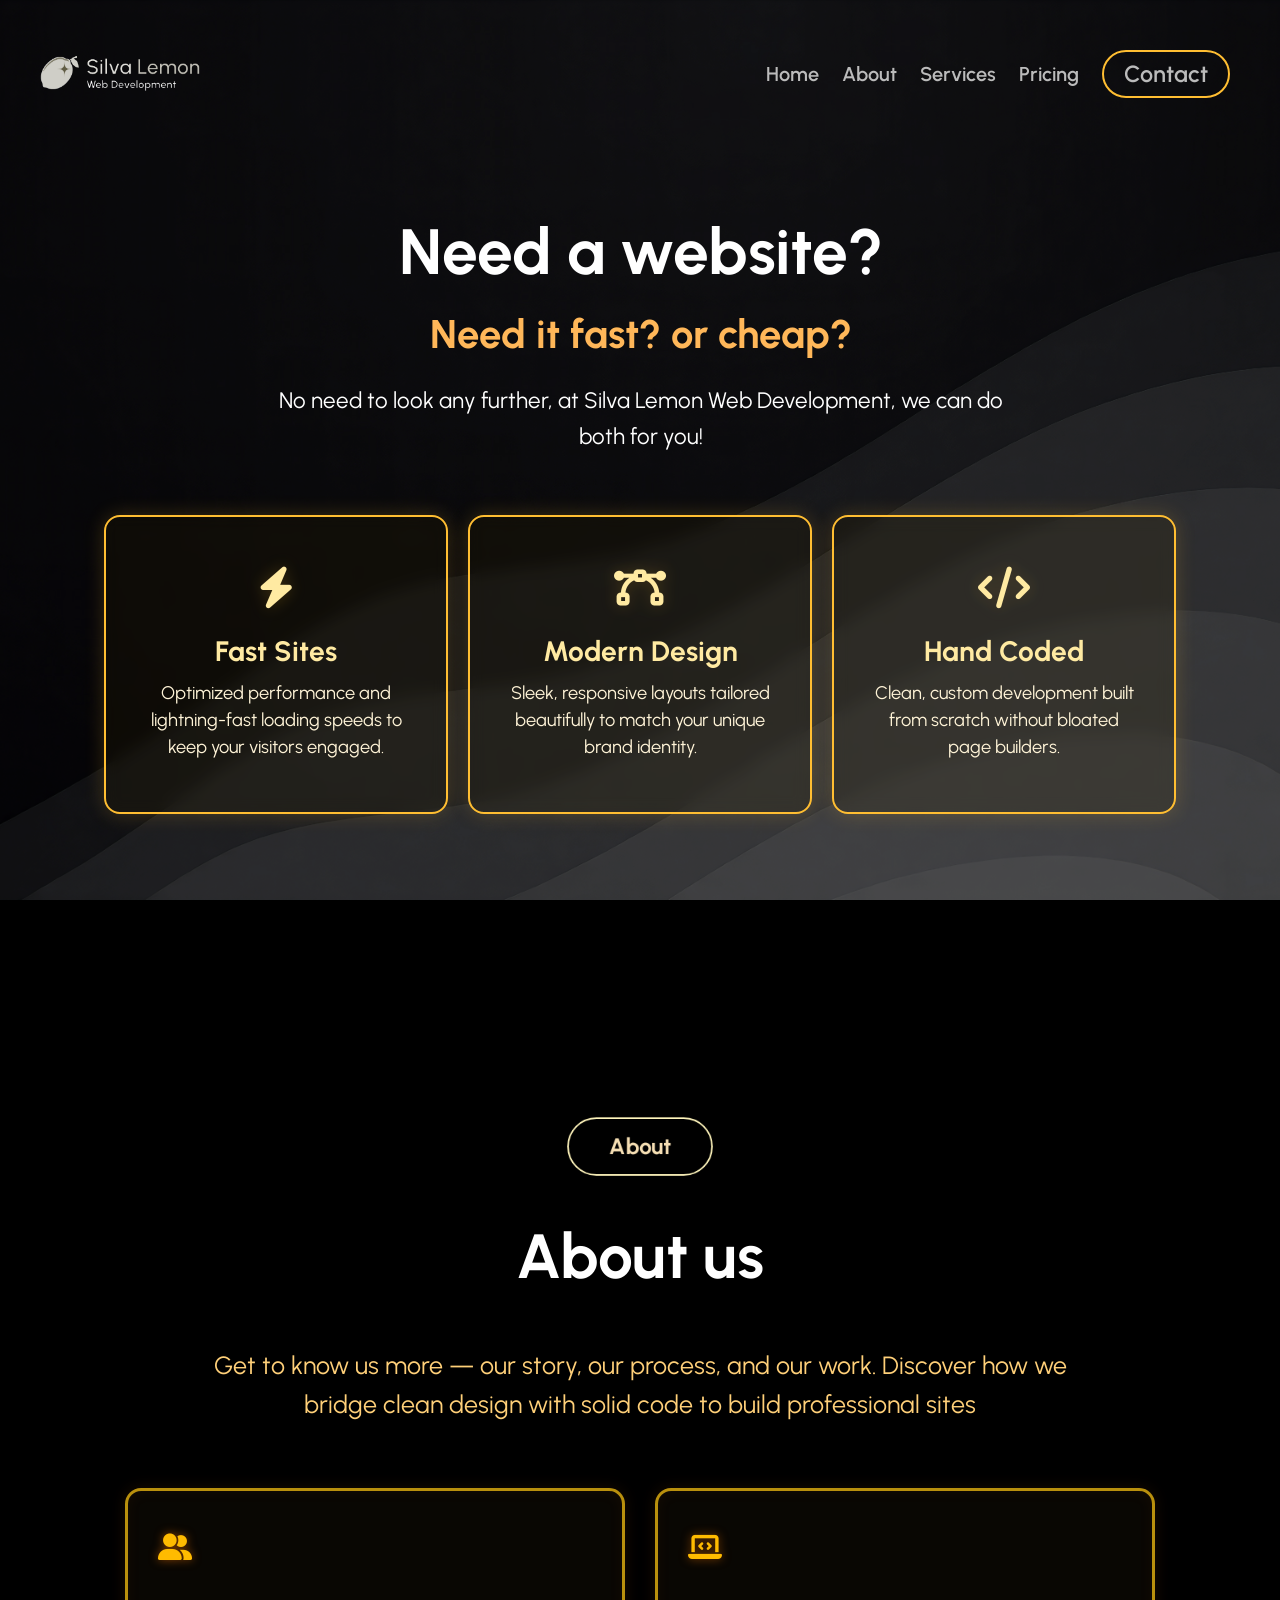
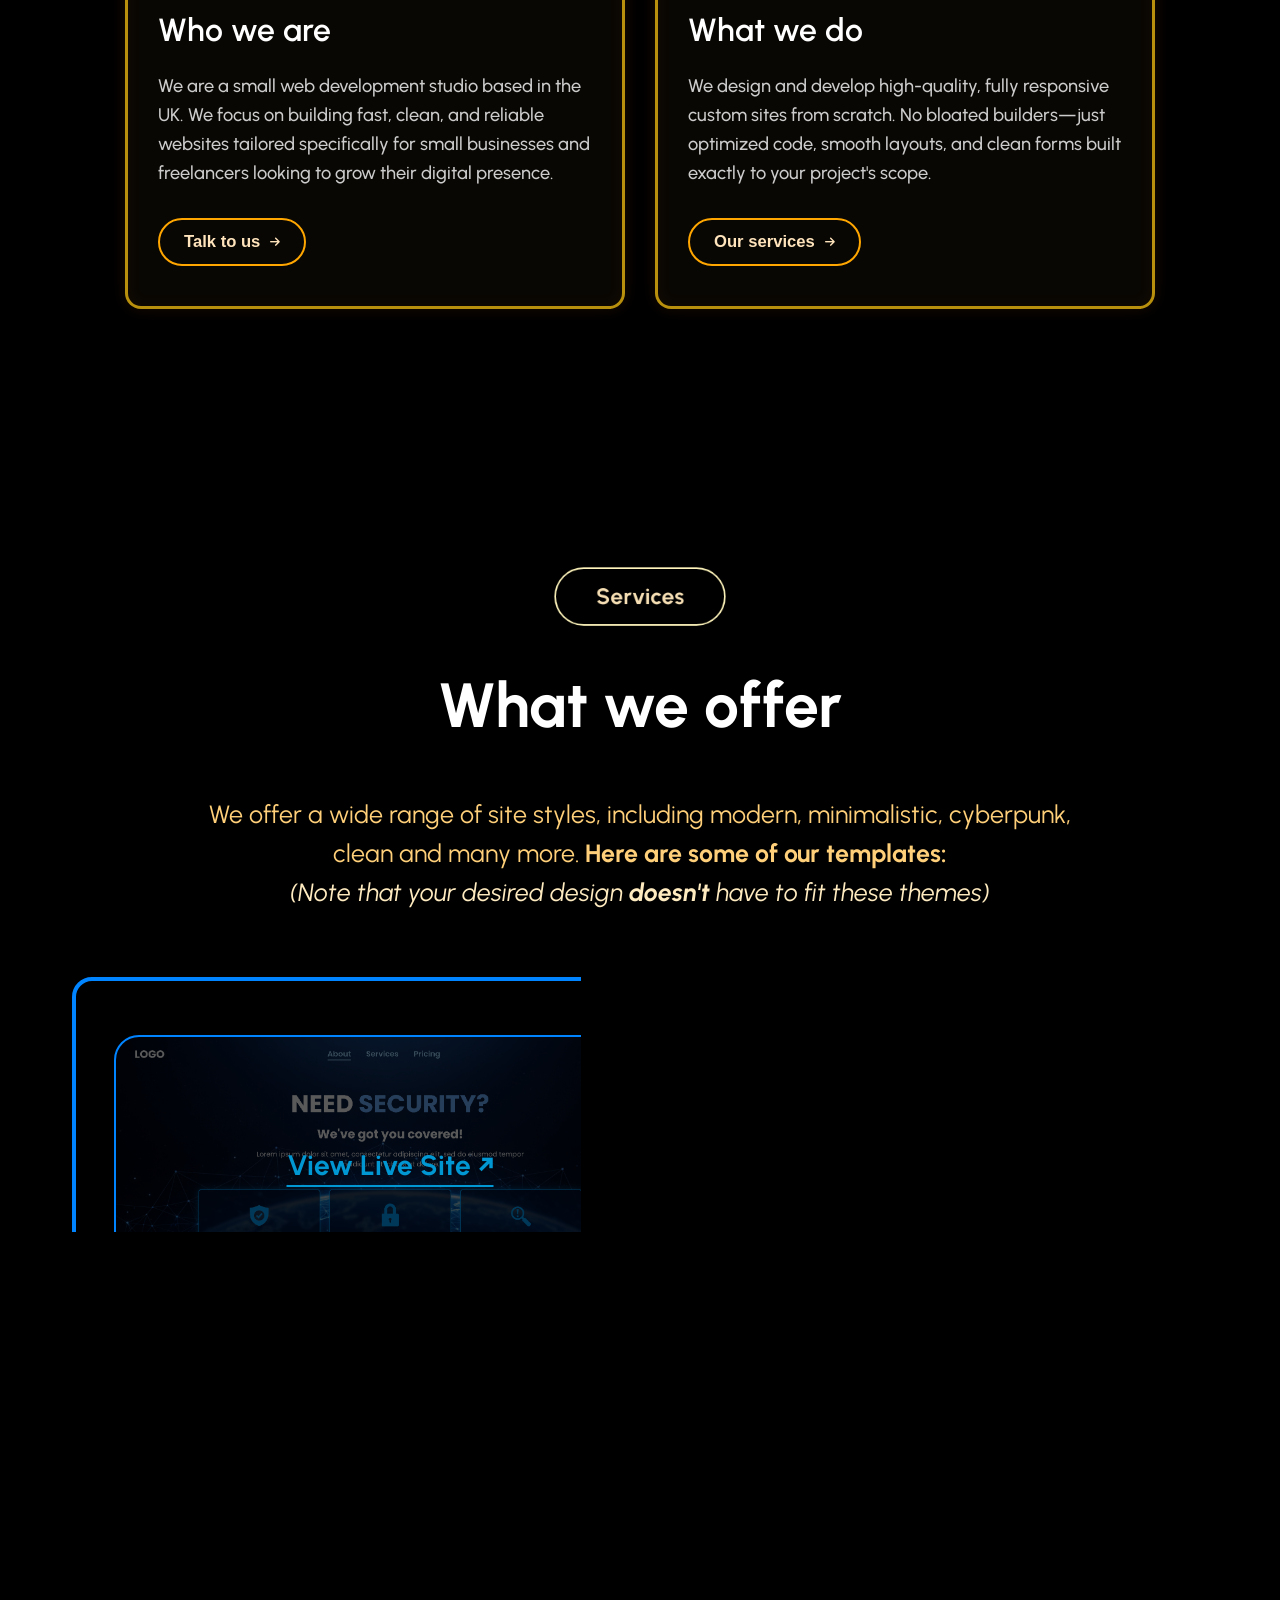
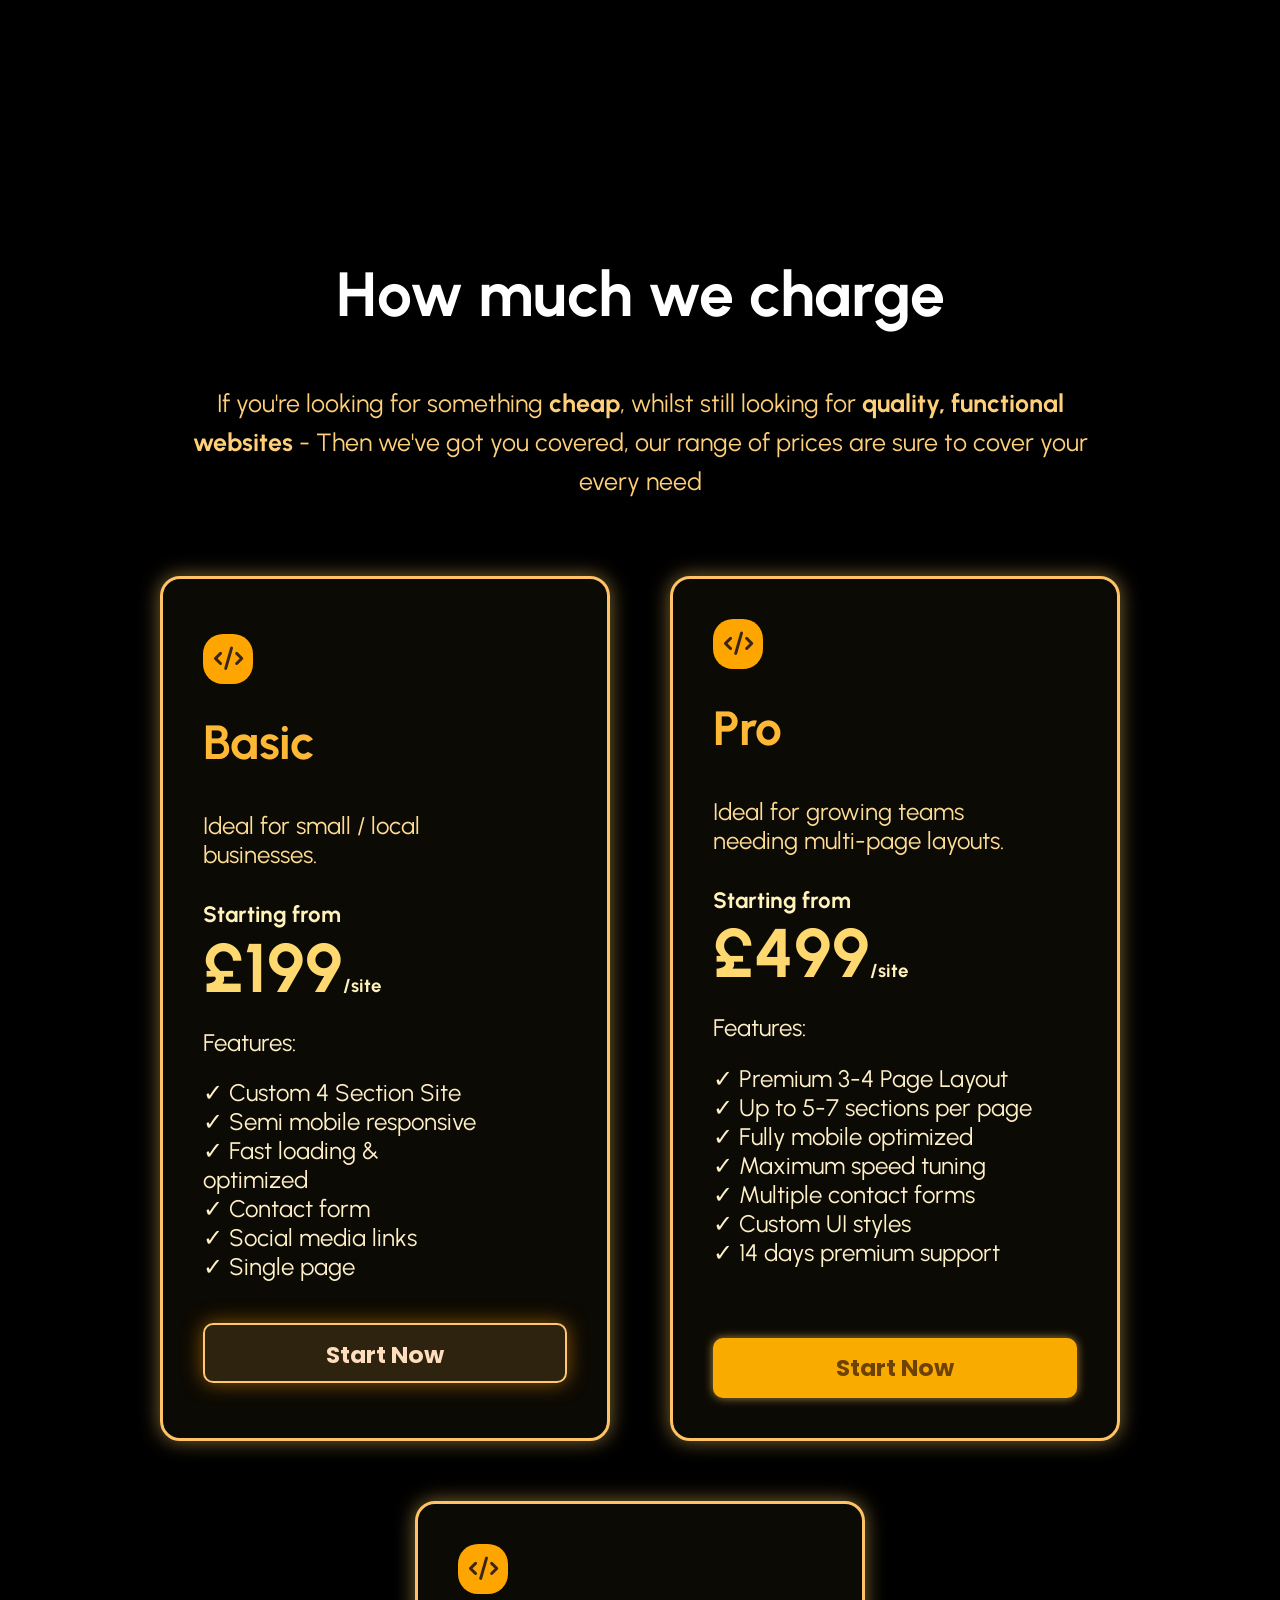
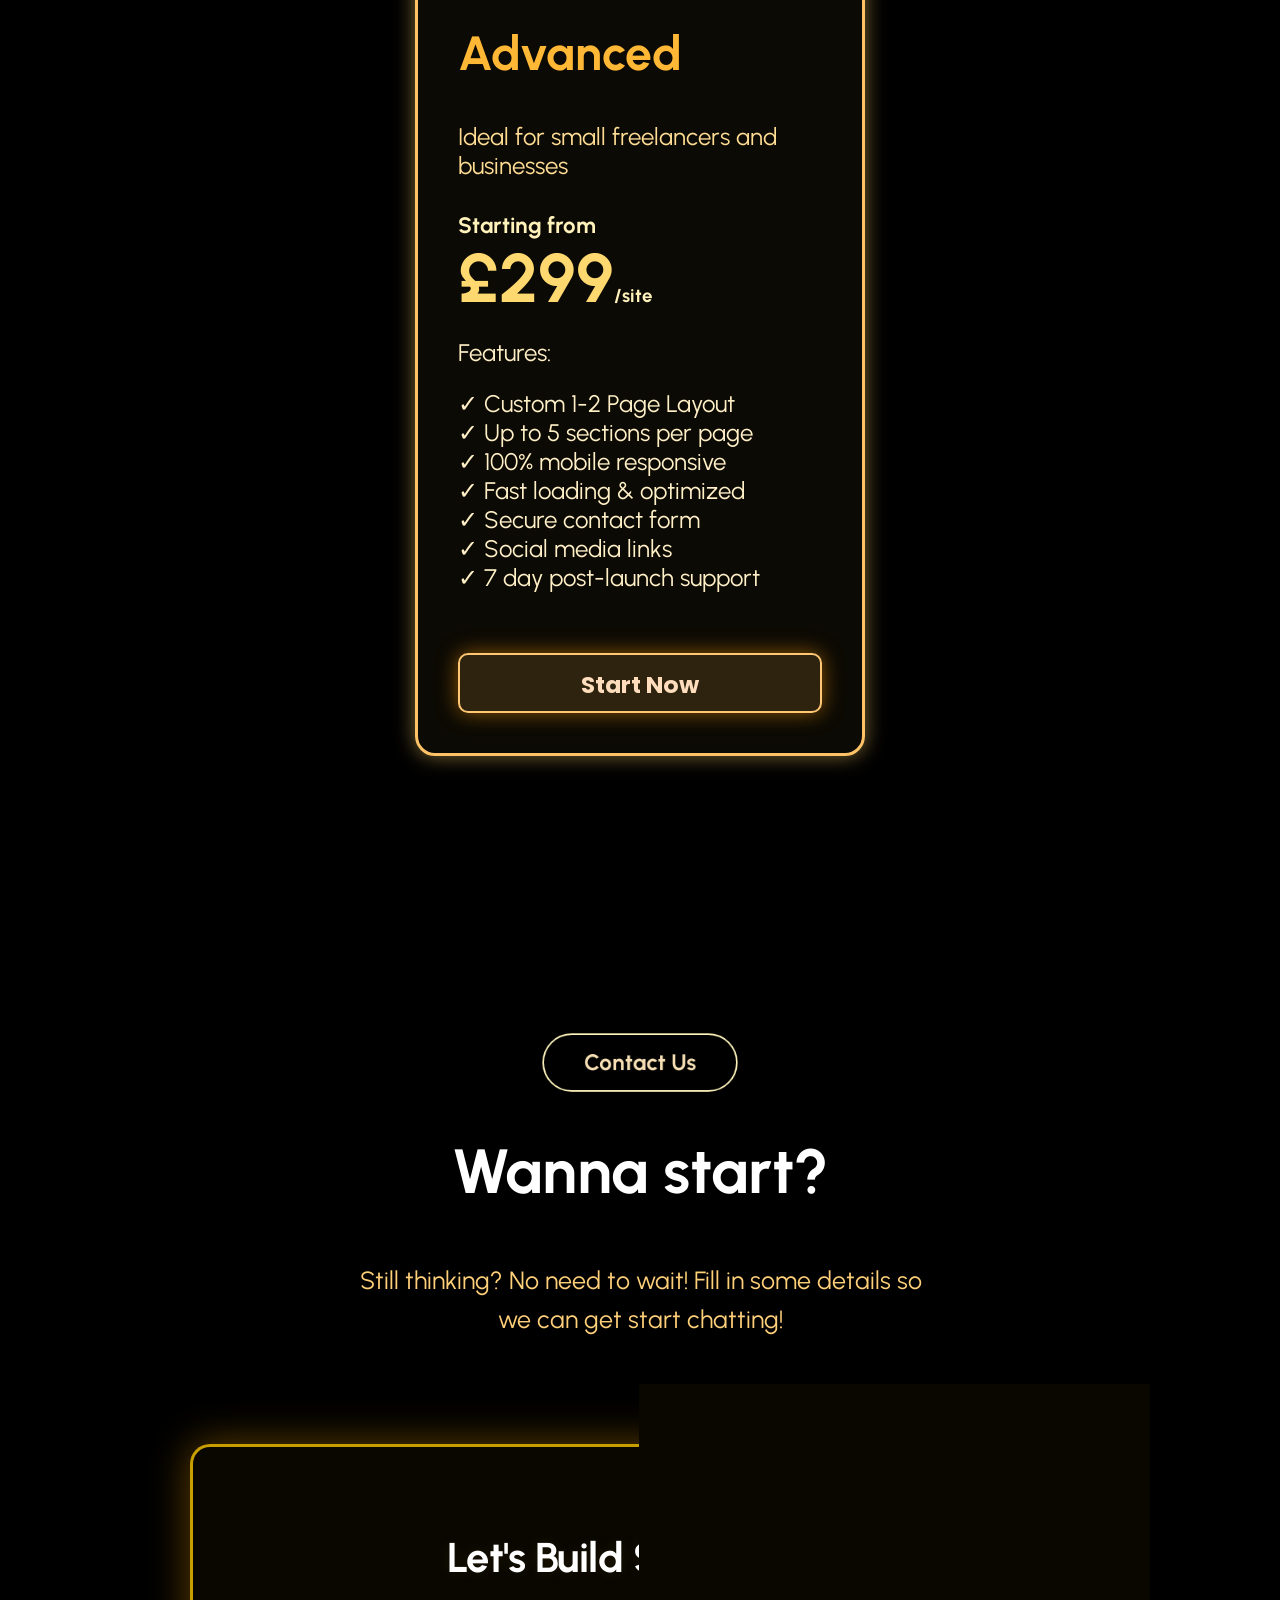
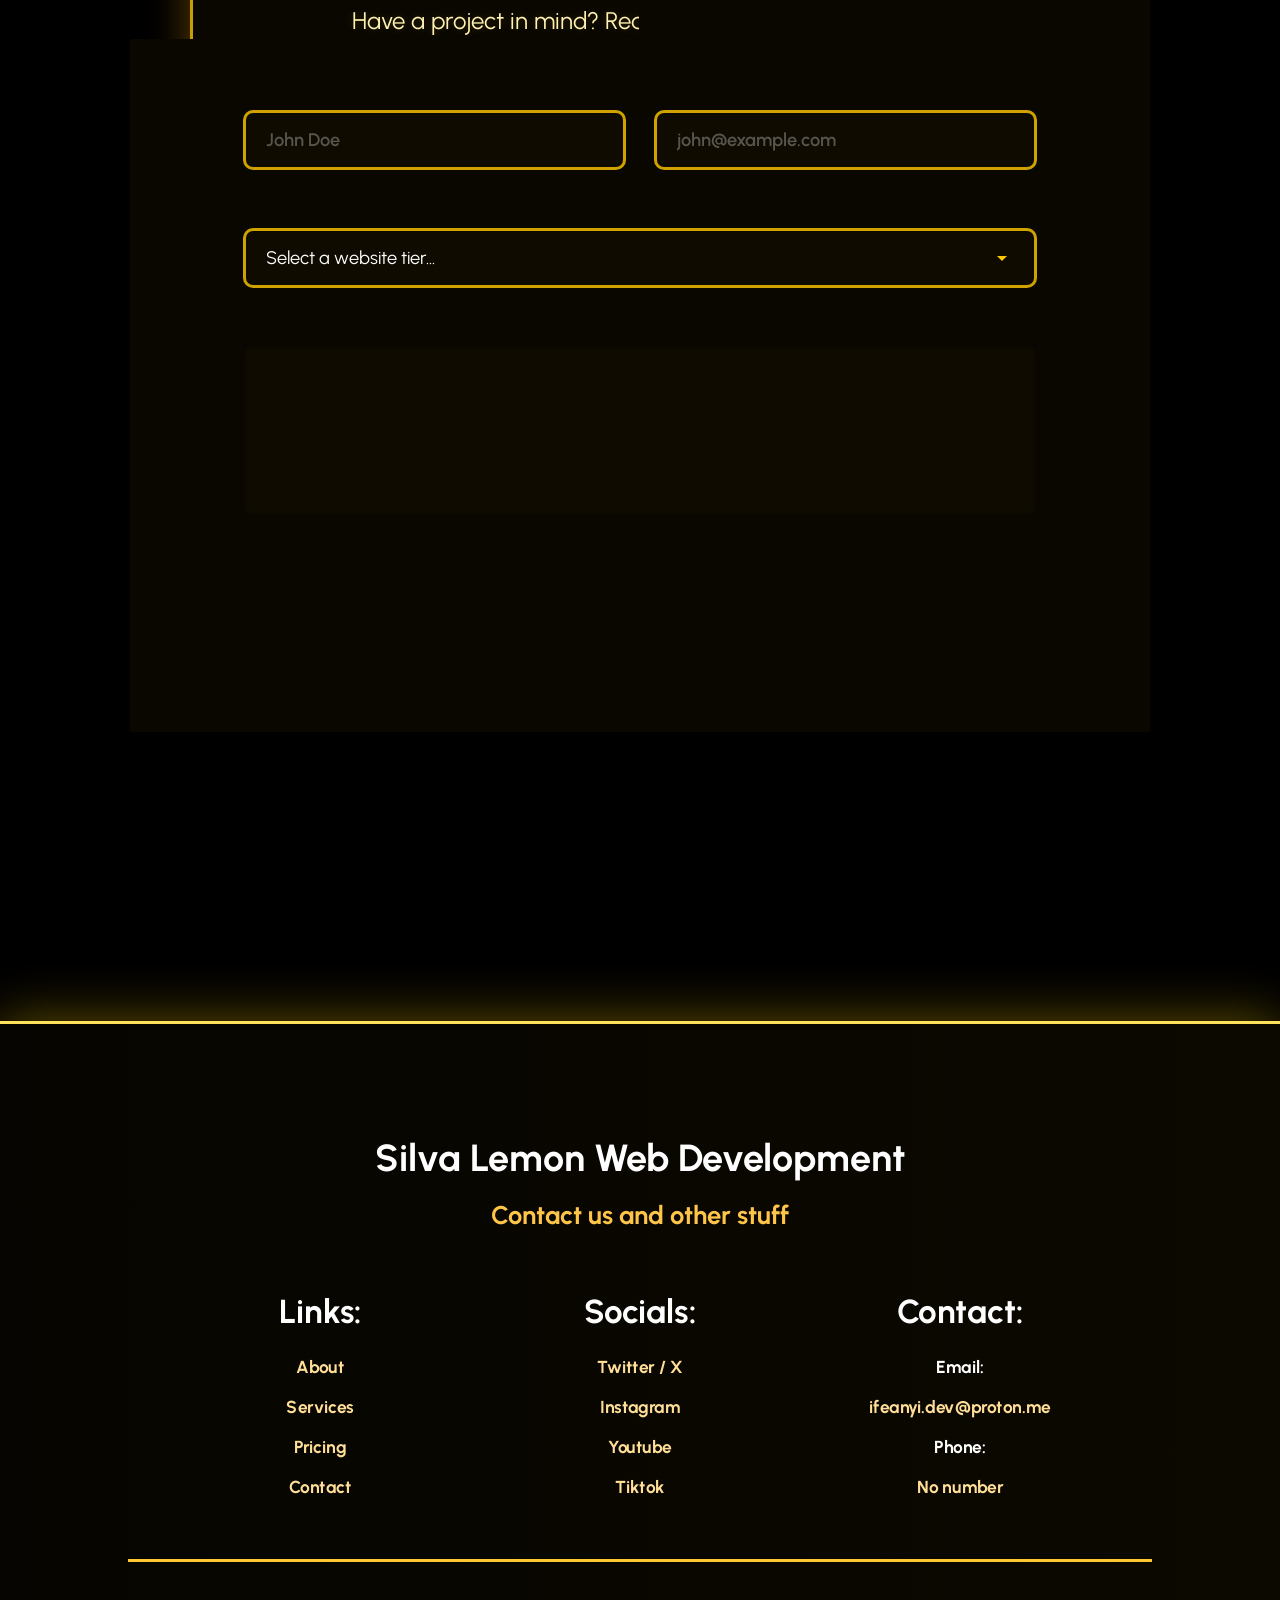
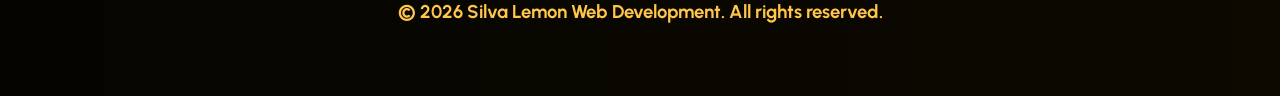
==== index.html @ b6ac13fd "Add files via upload" ====
<!DOCTYPE html>
<html>

<head>
    <meta charset="utf-8">
    <meta http-equiv="X-UA-Compatible" content="IE=edge">
    <title>Silva Lemon Web Development</title>
    <meta name="description" content="">
    <meta name="viewport" content="width=device-width, initial-scale=1">
    <link rel="stylesheet" href="styles.css">
    <link rel="stylesheet" href="https://cdnjs.cloudflare.com/ajax/libs/font-awesome/6.5.1/css/all.min.css">
        <!-- Light Mode Favicon -->
    <link rel="icon" href="icon.png" media="(prefers-color-scheme: light)">
    <!-- Dark Mode Favicon -->
    <link rel="icon" href="icondark.png" media="(prefers-color-scheme: dark)">



    <meta property="og:title" content="Silva Lemon Web Development | Professional Website Developers" />
<meta property="og:description" content="Converting Ideas into high quality, hand coded sites" />
<meta property="og:image" content="portfolio.png" />
<meta property="og:url" content="https://ifenti.github.io/silva-lemon-web-development-website/" />
</head>

<body>
    <section class="header" id="hero">
        <div class="navbar">
            <nav>
                <div class="Logo animate slide-right">
                    <img src="logowhite.png" class="logo">
                </div>
                <ul class="animate slide-left">
                    <li><a href="#hero" class="activeLink">Home</a></li>
                    <li><a href="#about">About</a></li>
                    <li><a href="#services">Services</a></li>
                    <li><a href="#prices">Pricing</a></li>
                    <div class="contactButton">
                        <a href="#contact" class="contact">Contact</a>
                    </div>
                </ul>

            </nav>
        </div>

        <div class="title">
            <div class="titleTextContent animate slide-up">
                <h1 class="mainTitle">Need a website?</h1>
                <h3 class="tagline">Need it fast? or cheap?</h3>
                <p class="description">No need to look any further, at Silva Lemon Web Development, we can do both for
                    you!</p>
            </div>

            <div class="boxes">
                <div class="box animate slide-up">
                    <i class="fa-solid fa-bolt shield"></i>
                    <h2>Fast Sites</h2>
                    <p>Optimized performance and lightning-fast loading speeds to keep your visitors engaged.</p>
                </div>
                <div class="box animate slide-up delay-1">
                    <i class="fa-solid fa-bezier-curve shield"></i>
                    <h2>Modern Design</h2>
                    <p>Sleek, responsive layouts tailored beautifully to match your unique brand identity.</p>
                </div>
                <div class="box animate slide-up delay-1">
                    <i class="fa-solid fa-code shield"></i>
                    <h2>Hand Coded</h2>
                    <p>Clean, custom development built from scratch without bloated page builders.</p>
                </div>
            </div>
        </div>
    </section>

    <section class="about" id="about">
        <div class="smallTitle animate fade-in">
            <p>About</p>
        </div>
        <div class="servicesTitle animate slide-up">
            <h1>About us</h1>
            <p>Get to know us more — our story, our process, and our work. Discover how we bridge clean design with
                solid code to build professional sites</p>
        </div>
        <div class="aboutBoxes">
            <!-- Box 1: Who We Are -->
            <div class="aboutBox animate slide-left">
                <div class="iconContainer">
                    <i class="fa-solid fa-user-group"></i>
                </div>
                <h1>Who we are</h1>
                <p>We are a small web development studio based in the UK. We focus on building fast, clean, and reliable
                    websites tailored specifically for small businesses and freelancers looking to grow their digital
                    presence.</p>
                <button class="aboutButton" onclick="document.location.href = '#contact'">Talk to us <i class="fa-solid fa-arrow-right"></i></button>
            </div>

            <!-- Box 2: What We Do -->
            <div class="aboutBox animate slide-right delay-1">
                <div class="iconContainer">
                    <i class="fa-solid fa-laptop-code"></i>
                </div>
                <h1>What we do</h1>
                <p>We design and develop high-quality, fully responsive custom sites from scratch. No bloated
                    builders—just optimized code, smooth layouts, and clean forms built exactly to your project's scope.
                </p>
                <button class="aboutButton" onclick="document.location.href='#services'">Our services <i class="fa-solid fa-arrow-right"></i></button>
            </div>
        </div>

    </section>


    <section class="services" id="services">
        <div class="smallTitle animate fade-in">
            <p>Services</p>
        </div>
        <div class="servicesTitle animate slide-up">
            <h1>What we offer</h1>
            <p>We offer a wide range of site styles, including modern, minimalistic, cyberpunk, clean and many more.
                <b>Here are some of our templates:</b> <br><span class="lighter">(Note that your desired design
                    <b>doesn't</b> have to fit these themes)</b></span></p>
        </div>

        <div class="slideshow-container animate scale-in">

            <div class="mySlides fade techTheme">
                <!--<div class="numbertext">1 / 3</div> -->
                <div class="slide-content">
                    <div class="slide-image">
                        <img src="cyberImage.png" alt="Template One" class="Tech">

                        <div class="projectOverlay">
                            <a href="techsite-template/index.html" class="viewButton">View Live Site ↗</a>
                        </div>
                    </div>
                    <div class="slide-info">
                        <h2>Tech Company Template</h2>
                        <p>A razor-sharp, high-voltage landing page design featuring neon terminal accents and dark-mode
                            styling built for advertising modern security platforms.</p>

                        <div class="slideButtons">
                            <button class="see-site-btn"
                                onclick="document.location.href = 'techsite-template/index.html';">View</button>
                            <button class="see-next-btn" onclick="plusSlides(1)">Next ></button>
                        </div>
                    </div>
                </div>
            </div>

            <div class="mySlides fade medicalTheme">
                <!--<div class="numbertext">2 / 3</div> -->
                <div class="slide-content">
                    <div class="slide-image">
                        <img src="healthCare.png" alt="Template Two" class="med">
                        <div class="projectOverlay2">
                            <a href="medical-template/index.html" class="viewButton">View Live Site ↗</a>
                        </div>
                    </div>
                    <div class="slide-info">
                        <h2>Medical Site Template</h2>
                        <p>A clean, modern medical website template designed to inspire trust and professionalism,
                            perfect for GP practices, clinics, and healthcare providers.</p>
                        <div class="slideButtons">
                            <button class="see-site-btn"
                                onclick="document.location.href = 'medical-template/index.html';">View</button>
                            <button class="see-next-btn" onclick="plusSlides(1)">Next ></button>
                        </div>
                    </div>
                </div>
            </div>

            <div class="mySlides fade handyTheme">
                <div class="numbertext">3 / 3</div>
                <div class="slide-content">
                    <div class="slide-image">
                        <img src="handyMan.png" alt="Template Three" class="med">
                        <div class="projectOverlay">
                            <a href="localfreelancer/index.html" class="viewButton">View Live Site ↗</a>
                        </div>
                    </div>
                    <div class="slide-info">
                        <h2 class="handiman">Local Handyman Template</h2>
                        <p class="handimanp">A modern design with vibrant showcases and an easy-to-navigate layout. It features a services section, perfect for a contractor trying to showcase their skills.</p>
                        <div class="slideButtons">
                            <button class="see-site-btn handy"
                                onclick="document.location.href = 'localfreelancer/index.html';">View</button>
                            <button class="see-next-btn handy" onclick="plusSlides(1)">Next ></button>
                        </div>
                    </div>
                </div>
            </div>


        </div>

        <br>

        <div style="text-align:center" class="animate fade-in delay-2">
            <span class="dot techDot" onclick="currentSlide(1)"></span>
            <span class="dot mediDot" onclick="currentSlide(2)"></span>
            <span class="dot handyDot" onclick="currentSlide(3)"></span>
        </div>

    </section>



    <section class="pricing" id="prices">
        <div class="smallTitle animate fade-in">
            <p>Pricing</p>
        </div>
        <div class="servicesTitle animate slide-up">
            <h1>How much we charge</h1>
            <p>If you're looking for something <b>cheap</b>, whilst still looking for <b>quality, functional
                    websites</b> - Then we've got you covered, our range of prices are sure to cover your every
                need</b></span></p>
        </div>

        <div class="pricingContainer animate-on-scroll pop-in">

            <!-- Basic Plan -->
            <div class="priceBox animate scale-in">
                <div class="textStuff">
                    <div class="icon-price">
                        <i class="fa-solid fa-code"></i>
                    </div>
                    <h1 class="priceTitle">Basic</h1>
                    <h4 class="describe">Ideal for small / local businesses.</h4>
                    <h3 class="starting">Starting from</h3>
                    <h3 class="price"><span class="boldPrice">£199</span>/site</h3>
                    <h4 class="feautures">Features:</h4>
                    <div class="linebreak"></div>
                    <h4 class="priceInfo">
                        ✓ Custom 4 Section Site<br>
                        ✓ Semi mobile responsive<br>
                        ✓ Fast loading & optimized<br>
                        ✓ Contact form<br>
                        ✓ Social media links<br>
                        ✓ Single page<br>
                    </h4>
                </div>
                <button class="priceButton" onclick="document.location.href='#contact'">Start Now</button>
            </div>

            <!-- Pro Plan (Best Value - Middle) -->
            <div class="priceBox animate scale-in delay-1">
                <div class="textStuff">
                    <div class="icon-price">
                        <i class="fa-solid fa-code"></i>
                    </div>
                    <h1 class="priceTitle">Pro</h1>
                    <h4 class="describe">Ideal for growing teams needing multi-page layouts.</h4>
                    <h3 class="starting">Starting from</h3>
                    <h3 class="price"><span class="boldPrice">£499</span>/site</h3>
                    <h4 class="feautures">Features:</h4>
                    <div class="linebreak"></div>
                    <h4 class="priceInfo">
                        ✓ Premium 3-4 Page Layout<br>
                        ✓ Up to 5-7 sections per page<br>
                        ✓ Fully mobile optimized<br>
                        ✓ Maximum speed tuning<br>
                        ✓ Multiple contact forms<br>
                        ✓ Custom UI styles<br>
                        ✓ 14 days premium support
                        <br>
                        <br>
                    </h4>
                </div>
                <button class="priceButtonSpecial" onclick="document.location.href='#contact'">Start Now</button>
            </div>

            <!-- Enterprise Plan -->
            <div class="priceBox animate scale-in delay-2">
                <div class="textStuff">
                    <div class="icon-price">
                        <i class="fa-solid fa-code"></i>
                    </div>
                    <h1 class="priceTitle">Advanced</h1>
                    <h4 class="describe">Ideal for small freelancers and businesses</h4>
                    <h3 class="starting">Starting from</h3>
                    <h3 class="price"><span class="boldPrice">£299</span>/site</h3>
                    <h4 class="feautures">Features:</h4>
                    <div class="linebreak"></div>
                    <h4 class="priceInfo">
                        ✓ Custom 1-2 Page Layout<br>
                        ✓ Up to 5 sections per page<br>
                        ✓ 100% mobile responsive<br>
                        ✓ Fast loading & optimized<br>
                        ✓ Secure contact form<br>
                        ✓ Social media links<br>
                        ✓ 7 day post-launch support
                    </h4>
                    <br>
                </div>
                <button class="priceButton" onclick="document.location.href='#contact'">Start Now</button>
            </div>

        </div>
    </section>

    <section class="contactParent" id="contact">
        <div class="smallTitle animate fade-in">
            <p>Contact Us</p>
        </div>
        <div class="servicesTitle animate slide-up">
            <h1>Wanna start?</h1>
            <p>Still thinking? No need to wait! Fill in some details so we can get start chatting!</p>
        </div>
        <div class="contactSection animate scale-in">
            <div class="contactContainer">
                <div class="contactHeader">
                    <h2>Let's Build Something</h2>
                    <p>Have a project in mind? Reach out and let's get started.</p>
                </div>

                <form class="contactForm" autocomplete="off" action="https://formspree.io/f/mykqeden" method="POST">
                    <div class="inputRow">
                        <div class="inputGroup">
                            <label for="name">Name</label>
                            <input type="text" id="name" name="name" required placeholder="John Doe">
                        </div>
                        <div class="inputGroup">
                            <label for="email">Email</label>
                            <input type="email" id="email" name="email" required placeholder="john@example.com">
                        </div>
                    </div>

                    <div class="inputGroup">
                        <label for="subject">Project Type</label>
                        <select id="subject" name="subject" required>
                            <option value="" disabled selected hidden>Select a website tier...</option>
                            <option value="basic">Basic (Single Page)</option>
                            <option value="advanced">Advanced (1-2 Pages)</option>
                            <option value="pro">Pro (3-4 Pages)</option>
                        </select>
                    </div>

                    <div class="inputGroup">
                        <label for="message">Message</label>
                        <textarea id="message" name="message" rows="6" required
                            placeholder="Tell us a bit about your project goals..."></textarea>
                    </div>

                    <button type="submit" class="submitButton">
                        Send Message <i class="fa-solid fa-paper-plane"></i>
                    </button>
                </form>
            </div>
        </div>
    </section>
    <footer id="footer" class="animate fade-in">

        <div class="footerHead">
            <h1 class="footerTitle">Silva Lemon Web Development</h>
                <h3 class="footerSubtitle">Contact us and other stuff</h3>
        </div>

        <div class="contentFooter">
            <div class="footerPart">
                <h2 class="linksTitle">Links:</h>
                    <div class="links">
                        <h3 class="linksAbout"><a href="#about">About</a></h>
                            <h3 class="linksServices"><a href="#services">Services</a></h>
                                <h3 class="linksPricing"><a href="#pricing">Pricing</a></h>
                                    <h3 class="linksContact"><a href="#footer">Contact</a></h>
                    </div>
            </div>

            <div class="footerPart">
                <h2 class="linksTitle">Socials:</h>
                    <div class="links">
                        <h3 class="linksTwitter"><a href="https://www.x.com">Twitter / X</a></h>
                            <h3 class="linksInstagram"><a href="https://www.instagram.com">Instagram</a></h>
                                <h3 class="linksYoutube"><a href="https://www.youtube.com">Youtube</a></h>
                                    <h3 class="linksTiktok"><a href="https://www.tiktok.com">Tiktok</a></h>
                    </div>
            </div>

            <div class="footerPart">
                <h2 class="linksTitle">Contact:</h>
                    <div class="links">
                        <h3 class="linksEmailTitle">Email:</h>
                            <h3 class="linksEmail"><a href=mailto:>ifeanyi.dev@proton.me</a></h>
                                <h3 class="linksPhoneTitle">Phone:</h>
                                    <h3 class="linksPhone"><a href=mailto:>No number</a></h>
                    </div>
            </div>
        </div>
        <div class="line">
            <h6>line</h6>
        </div>


        <div class="footerCopyright">
            <h3 class="copyright">© 2026 Silva Lemon Web Development. All rights reserved.</h>
        </div>
    </footer>




<script>
document.addEventListener("DOMContentLoaded", () => {

    let slideIndex = 1;

    window.plusSlides = function(n) {
        showSlides(slideIndex += n);
    }

    window.currentSlide = function(n) {
        showSlides(slideIndex = n);
    }

    function showSlides(n) {

        let i;
        let slides = document.getElementsByClassName("mySlides");
        let dots = document.getElementsByClassName("dot");

        if (n > slides.length) {
            slideIndex = 1;
        }

        if (n < 1) {
            slideIndex = slides.length;
        }

        for (i = 0; i < slides.length; i++) {
            slides[i].style.display = "none";
        }

        for (i = 0; i < dots.length; i++) {
            dots[i].classList.remove(
                "active",
                "activeTech",
                "activeMedical",
                "activeHandy"
            );
        }

        slides[slideIndex - 1].style.display = "block";

        if (dots.length >= 3) {

            if (slideIndex === 1) {
                dots[0].classList.add("active", "activeTech");
            }

            if (slideIndex === 2) {
                dots[1].classList.add("active", "activeMedical");
            }

            if (slideIndex === 3) {
                dots[2].classList.add("active", "activeHandy");
            }

        }
    }

    showSlides(slideIndex);

});
</script>
    <script src="script.js"></script>
</body>

</html>
---- styles.css ----
@import url('https://fonts.googleapis.com/css2?family=Poppins:wght@400;500;600;700;900&family=Urbanist:wght@400;600;700;900&display=swap');

* {
  box-sizing: border-box;
}

html {
  scroll-behavior: smooth;
}

:root {
  --navbar-height: 12vh;
}

body {
  font-family: 'Urbanist', sans-serif;
  margin: 0;
  padding: 0;
  min-height: 100vh;
  background-color: black;
}

body::before {
  content: "";
  position: fixed;
  top: 0;
  left: 0;
  width: 100%;
  height: 100%;
  background-image: url("hqbgimg.jpg");
  background-size: cover;
  background-position: center;
  background-repeat: no-repeat;
  opacity: 0.7;
  z-index: -1;
  pointer-events: none;
}

.navbar {
  width: 100%;
  display: flex;
  align-items: center; 
  height: var(--navbar-height);
  position: absolute;
  top: 0;
  left: 0;
  z-index: 10; 
  margin-top: 20px;
}

nav {
  display: flex;
  justify-content: space-between;
  align-items: center; 
  width: 100%; 
  padding: 0 50px;
}

.Logo, .contactButton {
  flex: 1; 
}

.logo {
  display: block;
  width: 250px;
}

.contactButton {
  display: flex;
  justify-content: flex-end;
  margin-right: 30px;
}

.contact {
  text-decoration: none;
  color: rgb(187, 187, 187);
  font-weight: 600;
  font-size: clamp(1.1rem, 1.2vw + 0.8rem, 2rem);
  transition: scale 0.3s ease-in-out, color 0.3s ease-in-out;
  border: #ffbe32 solid 2px;
  padding: 10px 30px;
  border-radius: 100px;
}

.contact:hover {
  scale: 1.05;
  color: #ffffff;
  text-decoration: none;
}

nav ul {
  display: flex;
  gap: 60px;
  font-size: clamp(1.1rem, 1vw + 0.8rem, 1.4rem);
  list-style: none;
  padding-left: 0px;
  margin: 0;
  flex: 0 0 auto; 
}

nav ul li {
  display: flex;
  align-items: center;
  justify-content: center;
}

nav ul a {
  text-decoration: none;
  color: rgb(187, 187, 187);
  font-weight: 600;
  display: inline-block;
  transition: scale 0.3s ease-in-out, color 0.3s ease-in-out, text-decoration 0.3s ease-in-out;
}

nav ul a:hover {
  scale: 1.1;
  color: #fffebb;
  text-decoration: underline;
  text-underline-offset: 10px;
}

.title {
  display: flex;
  flex-direction: column;
  align-items: center;
  justify-content: center;
  height: 100vh;
  width: 100%;
  max-width: 1400px; 
  margin-left: auto;
  margin-right: auto;
  padding-top: calc(var(--navbar-height) + 2vh); 
  text-align: center;
  gap: 60px;
}

.titleTextContent {
  display: flex;
  flex-direction: column;
  align-items: center;
  justify-content: center;
}

.mainTitle {
  font-size: clamp(3rem, 5vw + 1rem, 5rem);
  color: white;
  margin: 0 0 20px 0 !important;
  max-width: 100%; 
}

.tagline {
  font-size: clamp(1.5rem, 2vw + 1rem, 3rem);
  color: #ffb759;
  font-weight: bold;
  margin: 0 0 25px 0;
  max-width: 90%; 
}

.description {
  font-size: clamp(1rem, 1vw + 0.6rem, 1.5rem);
  max-width: 895px; 
  width: 90%;      
  color: white;
  margin: 0 0 0 0;
  line-height: 1.6;
}

.learnmore {
  padding: 15px 45px;
  font-size: clamp(1rem, 1vw + 0.6rem, 1.5rem);
  font-weight: bold;
  font-family: 'Urbanist', sans-serif;
  color: white;
  background: rgba(255, 187, 0, 0.2);
  border: 2px solid #ffc400;
  border-radius: 50px;
  cursor: pointer;
  box-shadow: 0 0 15px rgba(255, 230, 0, 0.4);
  transition: transform 0.3s ease, background 0.3s ease, box-shadow 0.3s ease;
}

.learnmore:hover {
  transform: scale(1.05);
  background: #ffae00;
  box-shadow: 0 0 25px rgba(255, 153, 0, 0.8);
}

.active {
  text-decoration: underline;
  text-underline-offset: 10px;
  color: #ffcb5b;
}

.boxes {
  display: flex;
  flex-direction: row;
  align-items: stretch;
  justify-content: center;
  gap: 3vw;
  width: 100%;
  max-width: 1200px;
  padding: 0 5%;
  margin-top: 0;
  margin-bottom: 0;
}

.box {
  background-color: rgba(48, 35, 0, 0.2);
  border-radius: 16px;
  border: #ffbe32 2px solid;
  box-shadow: 0 0 20px rgba(255, 190, 50, 0.2);
  -webkit-backdrop-filter: blur(8px);
  backdrop-filter: blur(8px);
  display: flex;
  flex-direction: column;
  align-items: center;
  justify-content: center;
  padding: 50px 35px;
  flex: 1;
  min-width: calc(70vw / 3);
  max-width: 360px;
  transition: transform 0.3s ease, box-shadow 0.3s ease !important;
}

.box:hover {
  transform: translateY(-5px);
  box-shadow: 0 0 30px rgba(255, 190, 50, 0.26);
}

.shield {
  font-size: clamp(1.5rem, 2vw + 1rem, 3rem);
  color: #ffeaa2;
  margin-bottom: 25px;
  display: inline-block;
  filter: drop-shadow(0 0 8px rgba(255, 190, 50, 0.2));
}

.box h2 {
  font-size: clamp(1.2rem, 1.2vw + 0.8rem, 2rem);
  color: #ffeaa2;
  margin: 0 0 12px 0;
  font-weight: 700;
  text-align: center;
}

.box p {
  font-size: clamp(0.875rem, 0.8vw + 0.5rem, 1.25rem);
  line-height: 1.5;
  color: #fff4d7;
  margin: 0;
  text-align: center;
}

.services {
  min-height: 100vh;
  margin-top: 20vh;
  display: flex;
  flex-direction: column;
  align-items: center;
  justify-content: center;
}

.smallTitle {
  font-size: clamp(1.1rem, 1.2vw + 0.8rem, 2rem);
  color: wheat;
  border: #fff5bc 2px solid;
  padding: 0px 50px;
  line-height: 13px;
  border-radius: 100px;
  font-weight: bold;
  scale: 0.8;
}

.servicesTitle h1 {
  margin-top: 35px;
  color: rgb(255, 255, 255);
  font-size: clamp(2rem, 3vw + 1.5rem, 4.5rem);
}

.servicesTitle p {
  color: rgb(255, 208, 121);
  font-size: clamp(0.9rem, 1.2vw + 0.6rem, 1.7rem);
  line-height: 39px;
  max-width: 70%;
  margin-left: auto;
  margin-right: auto;
}

.servicesTitle {
  text-align: center;
}

.slideshow-container {
  max-width: 1200px;
  position: relative;
  margin: 40px auto 40px auto;
  padding: 0 60px;
}

.mySlides {
  display: none;
}

.slide-content, .slide-info-row {
  display: flex;
  align-items: center;
  gap: 40px;
  background: rgba(0, 0, 0, 0.1);
  border: 3px solid rgba(255, 190, 50, 0.9);
  border-radius: 20px;
  padding: 60px 50px;
  backdrop-filter: blur(8px);
  -webkit-backdrop-filter: blur(8px);
  min-height: 400px;
}

.slide-image {
  flex: 1.2;
  position: relative;
  overflow: hidden;
}

.slide-image img {
  width: 100%;
  height: auto;
  display: block;
  object-fit: cover;
  border-radius: 25px;
}

.projectOverlay {
  position: absolute;
  inset: 0;
  background: rgba(0, 0, 0, 0.65);
  display: flex;
  justify-content: center;
  align-items: center;
  opacity: 1;
  transition: opacity 0.3s ease;
  border-radius: 25px;
}

.projectOverlay2 {
  position: absolute;
  inset: 0;
  background: rgba(0, 0, 0, 0.75);
  display: flex;
  justify-content: center;
  align-items: center;
  opacity: 1;
  transition: opacity 0.3s ease;
  border-radius: 25px;
}

.projectOverlay2 a, .projectOverlay a {
  color: #ffc400;
  font-weight: bold;
  text-underline-offset: 10px;
  font-size: clamp(1.1rem, 1.2vw + 0.8rem, 2rem);
}

.slide-info {
  flex: 1;
  display: flex;
  flex-direction: column;
  align-items: center;
  justify-content: center;
  text-align: center;
  gap: 20px;
  height: 100%;
  width: 90%;
  margin-right: 2vh;
  margin-top: 1vh;
  margin-bottom: 1vh;
}

.slide-image{
  margin-left: 2vh;
}

.slide-info h2 {
  font-size: clamp(1.2rem, 2vw + 0.6rem, 2.2rem);
  color: #ffeaa2;
  margin: 0 !important;
  font-weight: 700;
}

.slide-info p {
  font-size: clamp(0.75rem, 0.8vw + 0.3rem, 1.1rem);
  line-height: 1.6;
  color: #fff4d7;
  margin: 0 !important;
}

.slideButtons {
  display: flex;
  justify-content: center;
  align-items: center;
  gap: 20px;
  margin: 0 !important;
}

.see-site-btn {
  padding: 12px 35px;
  font-size: clamp(1rem, 1vw + 0.5rem, 1.5rem);
  font-weight: bold;
  font-family: inherit;
  color: white;
  background: rgba(255, 187, 0, 0.2);
  border: 2px solid #ffc400;
  border-radius: 50px;
  cursor: pointer;
  box-shadow: 0 0 15px rgba(255, 230, 0, 0.3);
  transition: transform 0.3s ease, background 0.3s ease, box-shadow 0.3s ease;
}

.see-site-btn:hover {
  transform: scale(1.05);
  background: #442f009d;
  box-shadow: 0 0 15px rgba(255, 153, 0, 0.2);
}

.see-next-btn {
  padding: 12px 35px;
  font-size: clamp(0.9rem, 1vw + 0.3rem, 1.2rem);
  font-weight: bold;
  font-family: inherit;
  color: white;
  background: rgba(255, 187, 0, 0.1);
  border: 2px solid #ac8400;
  border-radius: 50px;
  cursor: pointer;
  box-shadow: 0 0 15px rgba(255, 230, 0, 0.3);
  transition: transform 0.3s ease, background 0.3s ease, box-shadow 0.3s ease;
}

.lighter {
  color: #ffebc0;
  font-style: italic;
}

.see-next-btn:hover {
  transform: scale(1.05);
  background: #442f009d;
  box-shadow: 0 0 15px rgba(255, 153, 0, 0.2);
}

.numbertext {
  color: #717171;
  font-size: clamp(0.75rem, 0.5vw + 0.5rem, 1rem);
  padding: 8px 12px;
  position: absolute;
  top: 10px;
  left: 70px;
}

.dot {
  cursor: pointer;
  height: 12px;
  width: 12px;
  margin: 0 5px;
  background-color: #444;
  border-radius: 50%;
  display: inline-block;
  transition: background-color 0.4s ease;
  margin-bottom: 50px;
}

.active, .dot:hover {
  background-color: #ffbe32;
  box-shadow: 0 0 10px rgba(255, 190, 50, 0.6);
}

.fade {
  animation-name: fade;
  animation-duration: 1s;
}

.techTheme .slide-content {
  border: 4px solid rgb(0, 132, 255);
}

.techTheme h2 {
  color: #0084ff;
}

.techTheme .projectOverlay {
  border: hsl(209, 100%, 50%) 2px solid;
  z-index: 2;
}

.medicalTheme .projectOverlay2 {
  border: hsl(172, 100%, 50%) 2px solid;
  border-radius: 20px;
  z-index: 2;
}

.handyTheme .projectOverlay {
  border: hsl(41, 100%, 50%) 2px solid;
  border-radius: 20px;
  z-index: 2;
}

.techTheme .see-site-btn,
.techTheme .see-next-btn {
  background: #002a5a73;
  border-color: rgb(166, 202, 255);
  box-shadow: #00b7ff20 0 0 20px;
}

.techTheme .viewButton {
  color: #0097d3;
}

.techTheme .numbertext {
  color: #00638a;
  font-weight: bold;
}

.medicalTheme .slide-content {
  border: 4px solid rgba(76, 209, 164, 1);
}

.medicalTheme h2 {
  color: #4cd1a4;
}

.medicalTheme .see-site-btn,
.medicalTheme .see-next-btn {
  background: #28866760;
  border: 2px solid #00bd9d;
  box-shadow: #00bd9d20 0 0 20px;
}

.medicalTheme .viewButton {
  color: #4cd1a4;
}

.medicalTheme .numbertext {
  color: #4cd1a4;
}

.handyTheme .slide-content {
  border: 4px solid rgb(255, 149, 0);
}

.handyTheme h2 {
  color: #ff9500;
}

.handyTheme .see-site-btn,
.handyTheme .see-next-btn {
  background: #ff950046;
  border: 2px solid #ff9500;
  box-shadow: #ff950030 0 0 20px;
}

.handyTheme .viewButton {
  color: #ff9500;
}

.handyTheme .numbertext {
  color: #ff9500;
}

.activeTech {
  background: #00b7ff;
  box-shadow: 0 0 15px rgba(0,183,255,.6);
}

.activeMedical {
  background: #4cd1a4;
  box-shadow: 0 0 15px rgba(76,209,164,.6);
}

.activeHandy {
  background: #ff9500;
  box-shadow: 0 0 15px rgba(255,149,0,.6);
}

@keyframes fade {
  from {opacity: .4} 
  to {opacity: 1}
}

@media only screen and (max-width: 850px) {
  .slide-content, .slide-info-row {
    flex-direction: column;
    gap: 20px;
    padding: 20px;
  }
  .slide-info {
    align-items: center;
    text-align: center;
    margin-right: 0px;
  }
  .prev, .next {
    font-size: clamp(1rem, 1.2vw + 0.5rem, 1.5rem);
  }

  .slide-image{
    margin-left: 0px;
    width: 80%;
    margin-top: 1.5vh;
  }
}

.about {
  min-height: 100vh;
  margin-top: 20vh;
  display: flex;
  flex-direction: column;
  align-items: center;
  justify-content: center;
}

.aboutBoxes {
  display: flex;
  gap: 50px;
  justify-content: center;
  align-items: stretch;
  flex-wrap: wrap;
  padding: 40px 20px;
  max-width: 1200px;
  margin: 0 auto;
}

.aboutBox {
  flex: 1;
  min-width: 300px;
  max-width: 500px;
  background-color: rgba(255, 187, 86, 0.034);
  backdrop-filter: blur(6px);
  -webkit-backdrop-filter: blur(6px);
  border: 3px solid rgba(255, 199, 17, 0.712);
  box-shadow: 0 0 15px rgba(255, 122, 0, 0.1), inset 0 0 15px rgba(255, 122, 0, 0.05);
  border-radius: 16px;
  padding: 40px 30px;
  display: flex;
  flex-direction: column;
  align-items: flex-start;
  text-align: left;
  transition: all 0.4s ease-in-out;
}

.aboutBox:hover {
  transform: translateY(-5px);
  border-color: rgba(255, 217, 0, 0.9);
  box-shadow: 0 0 25px rgba(255, 122, 0, 0.2), inset 0 0 20px rgba(255, 122, 0, 0.15);
}

.iconContainer {
  color: #ffbb00;
  font-size: clamp(1.2rem, 1.5vw + 0.5rem, 2rem);
  margin-bottom: 20px;
  text-shadow: 0 0 10px rgba(255, 122, 0, 0.5);
}

.aboutBox h1 {
  color: #ffffff;
  font-size: clamp(1.4rem, 1.5vw + 0.8rem, 2.2rem);
  margin-bottom: 5px;
  font-weight: 600;
}

.aboutBox p {
  color: #cccccc;
  font-size: clamp(0.9rem, 0.8vw + 0.5rem, 1.2rem);
  line-height: 1.6;
  margin-bottom: 30px;
  flex-grow: 1;
  font-weight: 500;
}

.aboutButton {
  background: transparent;
  color: #ffe4bc;
  border: 2px solid #ffa600;
  padding: 12px 24px;
  font-size: clamp(0.875rem, 0.8vw + 0.4rem, 1.2rem);
  font-weight: 500;
  border-radius: 100px;
  cursor: pointer;
  display: inline-flex;
  align-items: center;
  gap: 10px;
  transition: all 0.3s ease;
  font-weight: 600;
}

.aboutButton:hover {
  color: #ffe4d5;
  box-shadow: 0 0 15px rgba(255, 123, 0, 0.274);
  font-weight: 600;
}

.aboutButton i {
  font-size: clamp(0.6rem, 0.5vw + 0.3rem, 0.9rem);
  transition: transform 0.2s ease;
}

.aboutButton:hover i {
  transform: translateX(4px);
}

.pricing {
  min-height: 100vh;
  margin-top: 30vh;
  display: flex;
  flex-direction: column;
  align-items: center;
  justify-content: center;
}

.pricingContainer {
  width: 100%;              
  max-width: 90%;
  display: flex;
  gap: 60px;               
  margin: 50px auto 0 auto;
  padding: 0 20px;         
  box-sizing: border-box;
  flex-wrap: wrap;         
  justify-content: center;
}

.priceBox {
  background-color: #ffd45d0c;
  align-items: baseline;
  display: flex;
  flex-direction: column;
  justify-content: center;
  padding: 20px;
  width: 450px;
  max-width: 100%;
  backdrop-filter: blur(5px);
  -webkit-backdrop-filter: blur(5px);
  box-sizing: border-box;
  border-radius: 20px;
  border: solid 3px #ffc266;
  box-shadow: #ffcf6681 0 0 20px;
}

.priceMain {
  background-color: #ffd35a0a;
  align-items: center;
  display: flex;
  flex-direction: column;
  justify-content: center;
  padding: 20px;
  width: 450px;
  max-width: 100%;
  min-height: 700px;
  scale: 1;
  border: solid 3px #ffd000;
  box-shadow: #ffd000a4 0 0 20px;
  box-sizing: border-box;
  border-radius: 20px;
}

@media (max-width: 900px) {
  .pricingContainer {
    flex-direction: column;
    align-items: center;
    gap: 30px;
  }

  .priceBox, .priceMain {
    width: 100%;
    max-width: 400px;
    min-height: auto;
  }
}

.textStuff {
  padding-left: 20px
}

.iconPic {
  width: 70px;
  border-radius: 20px;
}

.icon-price {
  margin-top: 20px;
  margin-bottom: -10px;
  background-color: #FFA500;
  color: #3b2517;
  width: 50px;
  height: 50px;
  display: flex;
  align-items: center;
  justify-content: center;
  border-radius: 20px;
  font-size: clamp(1rem, 1.2vw + 0.5rem, 1.5rem);
  font-weight: bold;
}

.priceBox h1, .priceMain h1 {
  font-size: clamp(1.8rem, 2.5vw + 1rem, 3.5rem);
}

.priceBox h4, .priceMain h4 {
  text-align: left;
  font-size: clamp(1rem, 1.2vw + 0.6rem, 1.5rem);
  max-width: 85%;
  color: #fff0c7;
  font-weight: normal;
}

.priceTitle{
  color: rgb(255, 184, 53);
}

.starting, .price{
  color: rgb(255, 242, 186);
}
.priceInfo {
  font-weight: normal;
  margin-top: -10px;
}

.boldPriceMain {
  color: #ffd000;
  font-size: clamp(1.8rem, 2.5vw + 1rem, 3.5rem);
}

.priceButton, .priceButtonSpecial {
  display: block;       
  width: 90%;
  height: 60px;
  margin-left: auto;  
  margin-right: auto;
  margin-top: 10px;
  margin-bottom: 20px;
  border-radius: 10px;
  font-size: clamp(0.8rem, 1.2vw + 0.5rem, 1.5rem);
  font-weight: bold;
  text-align: center;    
  box-sizing: border-box; 
  padding: 0px 20px;       
  line-height: 60px;   
  font-family: 'Poppins', sans-serif;
  transition: all 0.3s ease-in-out;
}

.priceButtonSpecial {
  background-color: #faab00;
  color: #6e4200;
  font-weight: bold;
  box-shadow: #ffc966a2 0 0 10px;
  border-width: 0px;
}

.priceButton:hover,
.priceButtonSpecial:hover {
  transform: translateY(-5px);
  cursor: pointer;
}

.priceButtonSpecial:hover {
  box-shadow: 0 0 15px rgba(255, 201, 102, 0.5);
  filter: brightness(1.01);
}

.priceMain h1 {
  color: #ffec95;
  text-shadow: #ffe6779a 0 0 20px;
}

.boldPrice {
  color: rgb(255, 217, 111);
  font-size: clamp(2.5rem, 3.5vw + 1.5rem, 5rem);
  margin-bottom: 0px;
}

.priceButton {
  background-color: rgba(255, 187, 86, 0.137);
  color: rgb(255, 221, 189);
  box-shadow: #ff990085 0 0 20px;
  border-width: 0px;
  border: 2px solid #ffc774;
}

.describe {
  font-size: clamp(1rem, 1vw + 0.6rem, 1.5rem);
  color: rgb(255, 221, 148) !important;
  margin-top: 0px;
}

.feautures {
  margin-top: 10px;
}

.starting {
  font-size: clamp(1rem, 1vw + 0.6rem, 1.5rem);
  margin-bottom: -20px;
}

.contactParent {
  min-height: 100vh;
  margin-top: 30vh;
  display: flex;
  flex-direction: column;
  align-items: center;
  justify-content: center;
}

.contactSection {
  padding: 80px 20px;
  display: flex;
  justify-content: center;
  align-items: center;
  width: 100%;
}

.contactContainer {
  width: 100%;
  max-width: 900px;
  background-color: rgba(255, 200, 0, 0.035);
  backdrop-filter: blur(6px);
  -webkit-backdrop-filter: blur(6px);
  border: 3px solid #ffc800c7;
  box-shadow:  rgba(255, 166, 0, 0.384) 0 0 40px;
  border-radius: 20px;
  padding: 50px;
}

.contactHeader {
  text-align: center;
  margin-bottom: 45px;
}

.contactHeader h2 {
  color: #ffffff;
  font-size: clamp(1.8rem, 2vw + 1rem, 3rem);
  margin-bottom: 12px;
  font-weight: 700;
  letter-spacing: -0.5px;
  text-shadow: 0 0 15px rgba(255, 200, 0, 0.103);
}

.contactHeader p {
  color: #fff1b1;
  font-size: clamp(1rem, 1.2vw + 0.6rem, 1.5rem);
  text-shadow: 0 0 10px rgba(255, 200, 0, 0.2);
}

.contactForm {
  display: flex;
  flex-direction: column;
  gap: 28px;
}

.inputRow {
  display: flex;
  gap: 28px;
}

.inputGroup {
  flex: 1;
  display: flex;
  flex-direction: column;
  gap: 10px;
}

.inputGroup label {
  color: #ffc800;
  font-size: clamp(0.875rem, 0.8vw + 0.4rem, 1.2rem);
  font-weight: 600;
  text-transform: uppercase;
  letter-spacing: 1.5px;
  text-shadow: 0 0 8px rgba(255, 200, 0, 0.3);
}

.contactForm input,
.contactForm select,
.contactForm textarea {
  background-color: rgba(0, 0, 0, 0.11);
  backdrop-filter: blur(4px);
  -webkit-backdrop-filter: blur(4px);
  border: 3px solid rgba(255, 200, 0, 0.808);
  border-radius: 10px;
  padding: 16px 20px;
  color: #ffffff;
  font-size: clamp(0.9rem, 0.8vw + 0.5rem, 1.2rem);
  outline: none;
  font-family: inherit;
  transition: all 0.3s ease;
}

.contactForm select {
  appearance: none;
  -webkit-appearance: none;
  background-image: url("data:image/svg+xml;utf8,<svg fill='%23ffc800' height='24' viewBox='0 0 24 24' width='24' xmlns='http://www.w3.org/2000/svg'><path d='M7 10l5 5 5-5z'/><path d='M0 0h24v24H0z' fill='none'/></svg>");
  background-repeat: no-repeat;
  background-position: right 20px center;
  padding-right: 50px;
}

.contactForm select option {
  background-color: #423400;
  color: #ffffff;
  padding: 10px;
}

.contactForm input:focus,
.contactForm select:focus,
.contactForm textarea:focus {
  border-color: #ffc800;
  box-shadow: 0 0 20px rgba(255, 200, 0, 0.1);
  background-color: rgba(255, 200, 0, 0.12);
}

.contactForm input::placeholder,
.contactForm textarea::placeholder
{
  color: #ffffff;
  opacity: 0.3;
  font-weight: 600;
}

.contactForm input:-webkit-autofill,
.contactForm input:-webkit-autofill:hover, 
.contactForm input:-webkit-autofill:focus,
.contactForm select:-webkit-autofill,
.contactForm select:-webkit-autofill:hover,
.contactForm select:-webkit-autofill:focus,
.contactForm textarea:-webkit-autofill,
.contactForm textarea:-webkit-autofill:hover,
.contactForm textarea:-webkit-autofill:focus {
  -webkit-text-fill-color: #ffffff;
  box-shadow: 0 0 0px 1000px #1a1500 inset, 0 0 20px rgba(255, 200, 0, 0.4);
  border-color: #ffc800;
  transition: background-color 5000s ease-in-out 0s;
}

.contactForm textarea {
  resize: vertical;
}

.submitButton {
  background: transparent;
  color: #ffffff;
  border: 2px solid #ffc800;
  padding: 16px 36px;
  font-size: clamp(1rem, 1vw + 0.5rem, 1.5rem);
  font-weight: 700;
  border-radius: 10px;
  cursor: pointer;
  display: inline-flex;
  align-items: center;
  justify-content: center;
  gap: 12px;
  margin-top: 15px;
  letter-spacing: 0.5px;
  transition: all 0.3s ease;
}

.submitButton:hover {
  color: #fff6d3;
  box-shadow: 0 0 10px #ffc80031;
  scale: 1.05;
}

.submitButton i {
  font-size: clamp(0.875rem, 0.8vw + 0.4rem, 1.2rem);
  transition: transform 0.3s ease;
}

.submitButton:hover i {
  transform: translate(4px, -4px);
}

footer {
  background: linear-gradient(90deg, #ffc50706, #c28e0010);
  display: flex;
  flex-direction: column;
  justify-content: center;
  position: relative;
  overflow: hidden;
  min-height: 75vh; 
  margin-top: 30vh;   
  backdrop-filter: blur(5px);
  -webkit-backdrop-filter: blur(5px);
  border-top: rgb(255, 225, 90) 3px solid;
  box-shadow: rgba(255, 208, 0, 0.39) 0 0 50px;
}

footer > * {
  position: relative;
  z-index: 2;
}

footer h1 {
  font-size: clamp(1.8rem, 1.7vw + 1rem, 2.5rem);
  text-align: center;
  margin-top: 40px;
  color: white;
  margin-bottom: 7px;
  margin-top: 3rem;
}

.footerSubtitle {
  font-size: clamp(1.4rem, 1vw + 0.8rem, 2.5rem);
  text-align: center;
  margin-top: 20px;
  color: rgb(255, 197, 73);
  margin-bottom: 0px;
}

.contentFooter {
  display: flex;
  width: 100%;
  justify-content: center;
  gap: 200px;
  scale: 0.8;
}

.footerPart {
  width: 200px;
  display: flex;
  flex-direction: column;
  align-items: center;
  justify-content: center;
}

.footerPart h2 {
  color: white;
  font-size: clamp(1.8rem, 2vw + 1rem, 3.5rem);
  text-align: center;
}

.footerPart h3 {
  font-size: clamp(1rem, 0.7vw + 0.8rem, 2rem);
  margin: 12px;
}

.links {
  display: flex;
  flex-direction: column;
  justify-content: center;
  align-items: center;
  margin-top: 20px;
  margin-bottom: -10px;
}

footer a, footer a:active, footer a:visited {
  color: rgb(255, 222, 151);
  text-decoration: none;
}

.line {
  width: 80%;
  background-color: #ffc830;
  height: 3px;
  margin-right: auto;
  margin-left: auto;
  margin-top: 0px;
  margin-bottom: 20px;
}

.line h6 {
  font-size: 0;
}

.pricetextMain {
  color: rgb(255, 220, 123) !important;
}

.copyright {
  text-align: center;
  margin-bottom: 10px;
}

.footerCopyright h3 {
  font-size: clamp(0.9rem, 0.7vw + 0.6rem, 1.3rem);
  color: #ffc64a;
}

footer a {
  display: inline-block;
  text-decoration: none; 
  transition: transform 0.3s ease-in-out; 
}

footer a:hover {
  transform: scale(1.1);
}

.animate {
  opacity: 0;
  transition: opacity 0.8s ease, transform 0.8s ease;
  will-change: opacity, transform;
}

.animate.show {
  opacity: 1;
  transform: translate(0,0) scale(1);
}

.slide-up {
  transform: translateY(80px);
}

.slide-down {
  transform: translateY(-80px);
}

.slide-left {
  transform: translateX(-80px);
}

.slide-right {
  transform: translateX(80px);
}

.scale-in {
  transform: scale(0.8);
}

.fade-in {
  transform: translateY(0);
}

.delay-1 {
  transition-delay: 0.1s;
}

.delay-2 {
  transition-delay: 0.2s;
}

.delay-3 {
  transition-delay: 0.3s;
}

.delay-4 {
  transition-delay: 0.4s;
}

.delay-5 {
  transition-delay: 0.5s;
}

@media screen and (max-width: 1333px) {
  body {
    overflow-x: hidden;
  }

  .mainTitle {
    font-size: clamp(2.5rem, 4vw + 1rem, 4rem);
  }

  .tagline {
    font-size: clamp(1.5rem, 2vw + 1rem, 2.5rem);
  }
  
  nav {
    padding: 0 20px;
  }

  nav ul {
    gap: 23px;
    font-size: clamp(1rem, 1.2vw + 0.5rem, 1.25rem);
  }

  .contact {
    font-size: clamp(1rem, 1.2vw + 0.5rem, 1.5rem);
    padding: 8px 20px;
  }

  .logo {
    width: 200px;
  }

  .slideshow-container {
    max-width: 95%;
    padding: 0 40px;
  }

  .aboutBoxes {
    gap: 30px;
  }

  .slide-content, .slide-info-row {
    min-height: auto;
    padding: 40px 20px;
  }
  
  .boxes {
    flex-wrap: wrap;
    gap: 20px;
  }

  .box {
    max-width: 45%;
  }

  .slide-image{
    margin-top: 1.5vh;
    margin-bottom: 1.5vh;
  }
}

@media screen and (max-width: 768px) {
  nav {
    flex-direction: column;
    gap: 15px;
    padding: 10px;
  }

  nav ul {
    flex-direction: row;
    flex-wrap: wrap;
    justify-content: center;
    gap: 15px;
    font-size: clamp(0.875rem, 1vw + 0.5rem, 1.125rem);
  }

  .contactButton {
    justify-content: center;
    margin-right: 0;
  }

  .contact {
    font-size: clamp(0.875rem, 1vw + 0.5rem, 1.125rem);
    padding: 6px 16px;
  }

  .logo {
    width: 180px;
    margin-top: 50px;
    margin-bottom: 0px;
  }

  .mainTitle {
    font-size: clamp(2rem, 3vw + 0.5rem, 3rem);
    margin-top: 50px !important;
  }

  .tagline {
    font-size: clamp(1.25rem, 1.5vw + 0.5rem, 1.75rem);
  }

  .description {
    font-size: clamp(0.875rem, 1vw + 0.5rem, 1.125rem);
  }

  .title {
    height: auto;
    padding-top: 180px;
    gap: 40px;
  }

  .box {
    max-width: 100%;
    flex: 1 1 100%;
  }

  .slide-content, .slide-info-row {
    flex-direction: column;
    min-height: auto;
    padding: 20px;
    gap: 15px;
  }



  .slide-info {
    align-items: center;
    text-align: center;
  }

  .slide-info h2 {
    font-size: clamp(1.25rem, 1.5vw + 0.5rem, 1.75rem);
  }

  .inputRow {
    flex-direction: column;
    gap: 28px;
  }
    
  .contactContainer {
    padding: 35px 25px;
  }
    
  .contactHeader h2 {
    font-size: clamp(1.5rem, 2vw + 0.8rem, 2rem);
  }

  .contentFooter {
    flex-direction: column;
    gap: 40px;
    align-items: center;
    scale: 1; 
  }

  footer h1 {
    font-size: clamp(1.5rem, 2vw + 0.5rem, 2rem);
  }

  .footerSubtitle {
    font-size: clamp(1rem, 1.2vw + 0.5rem, 1.5rem);
  }
}
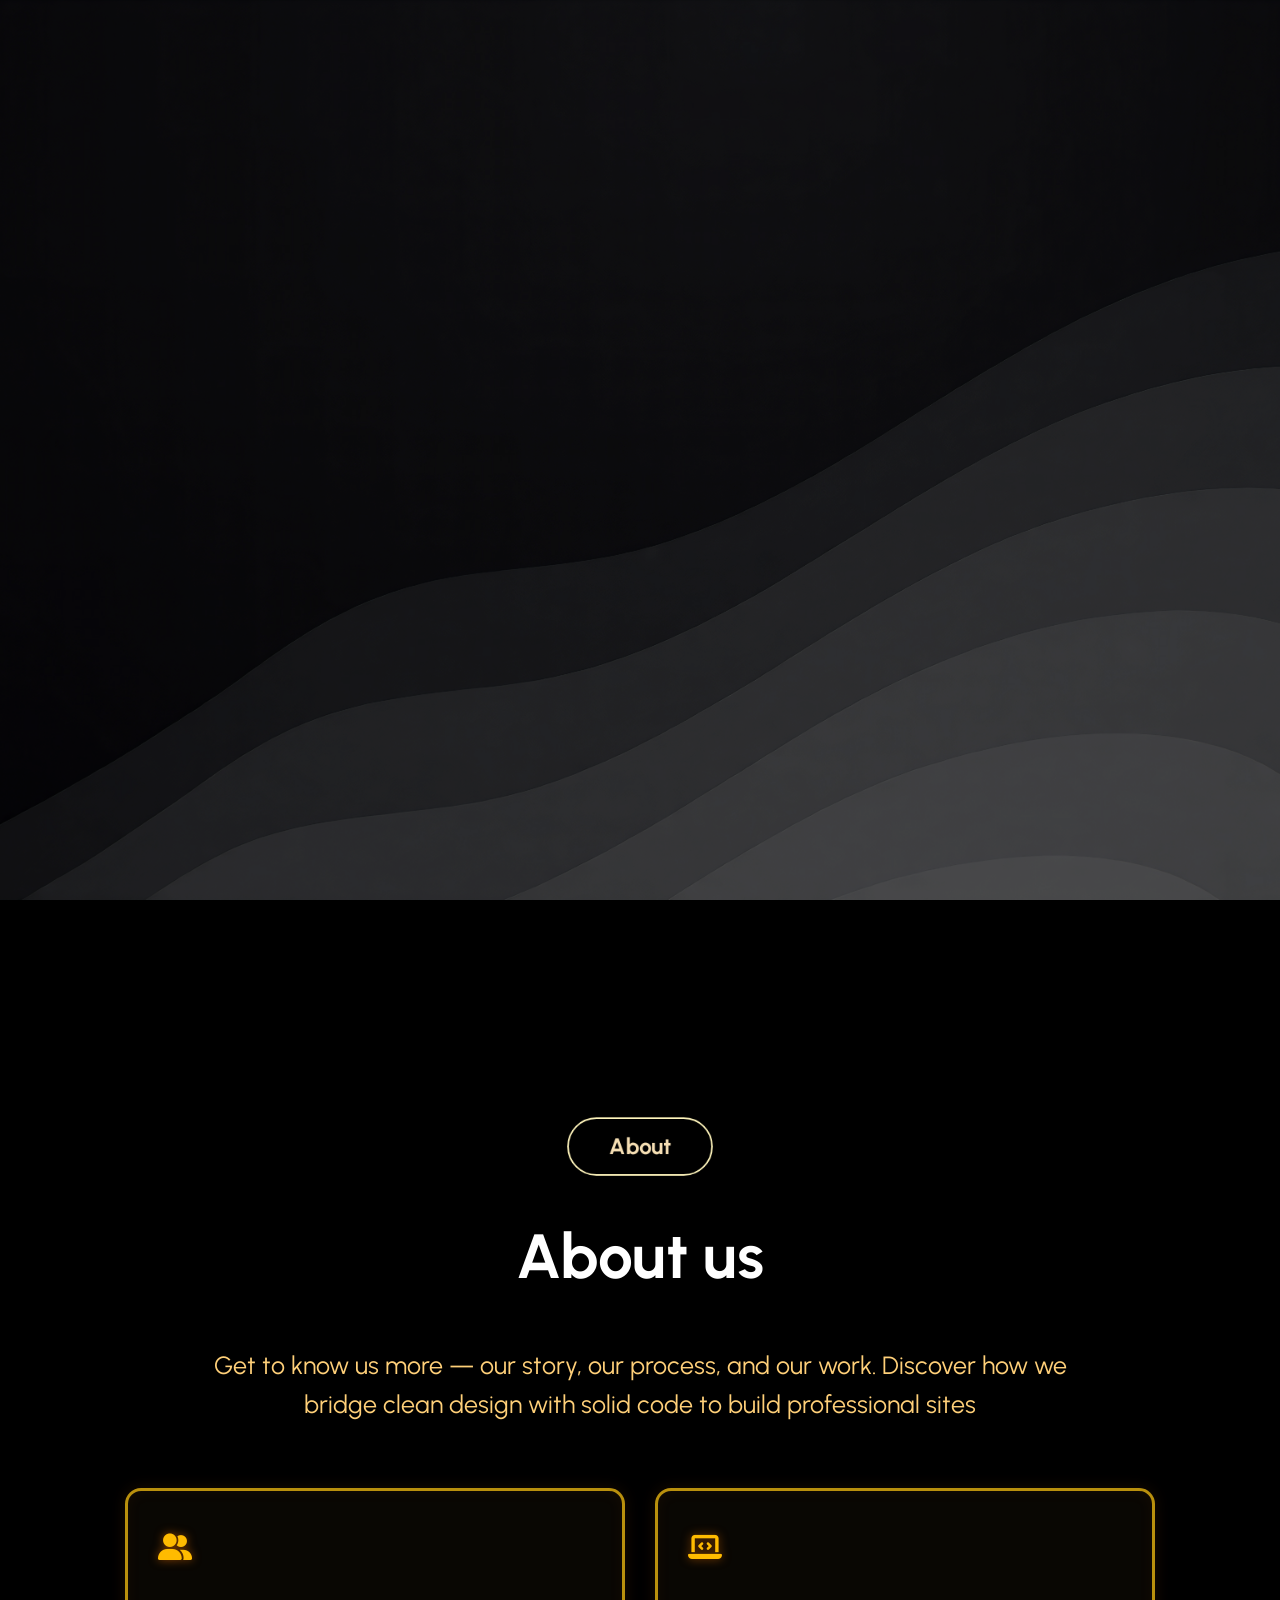
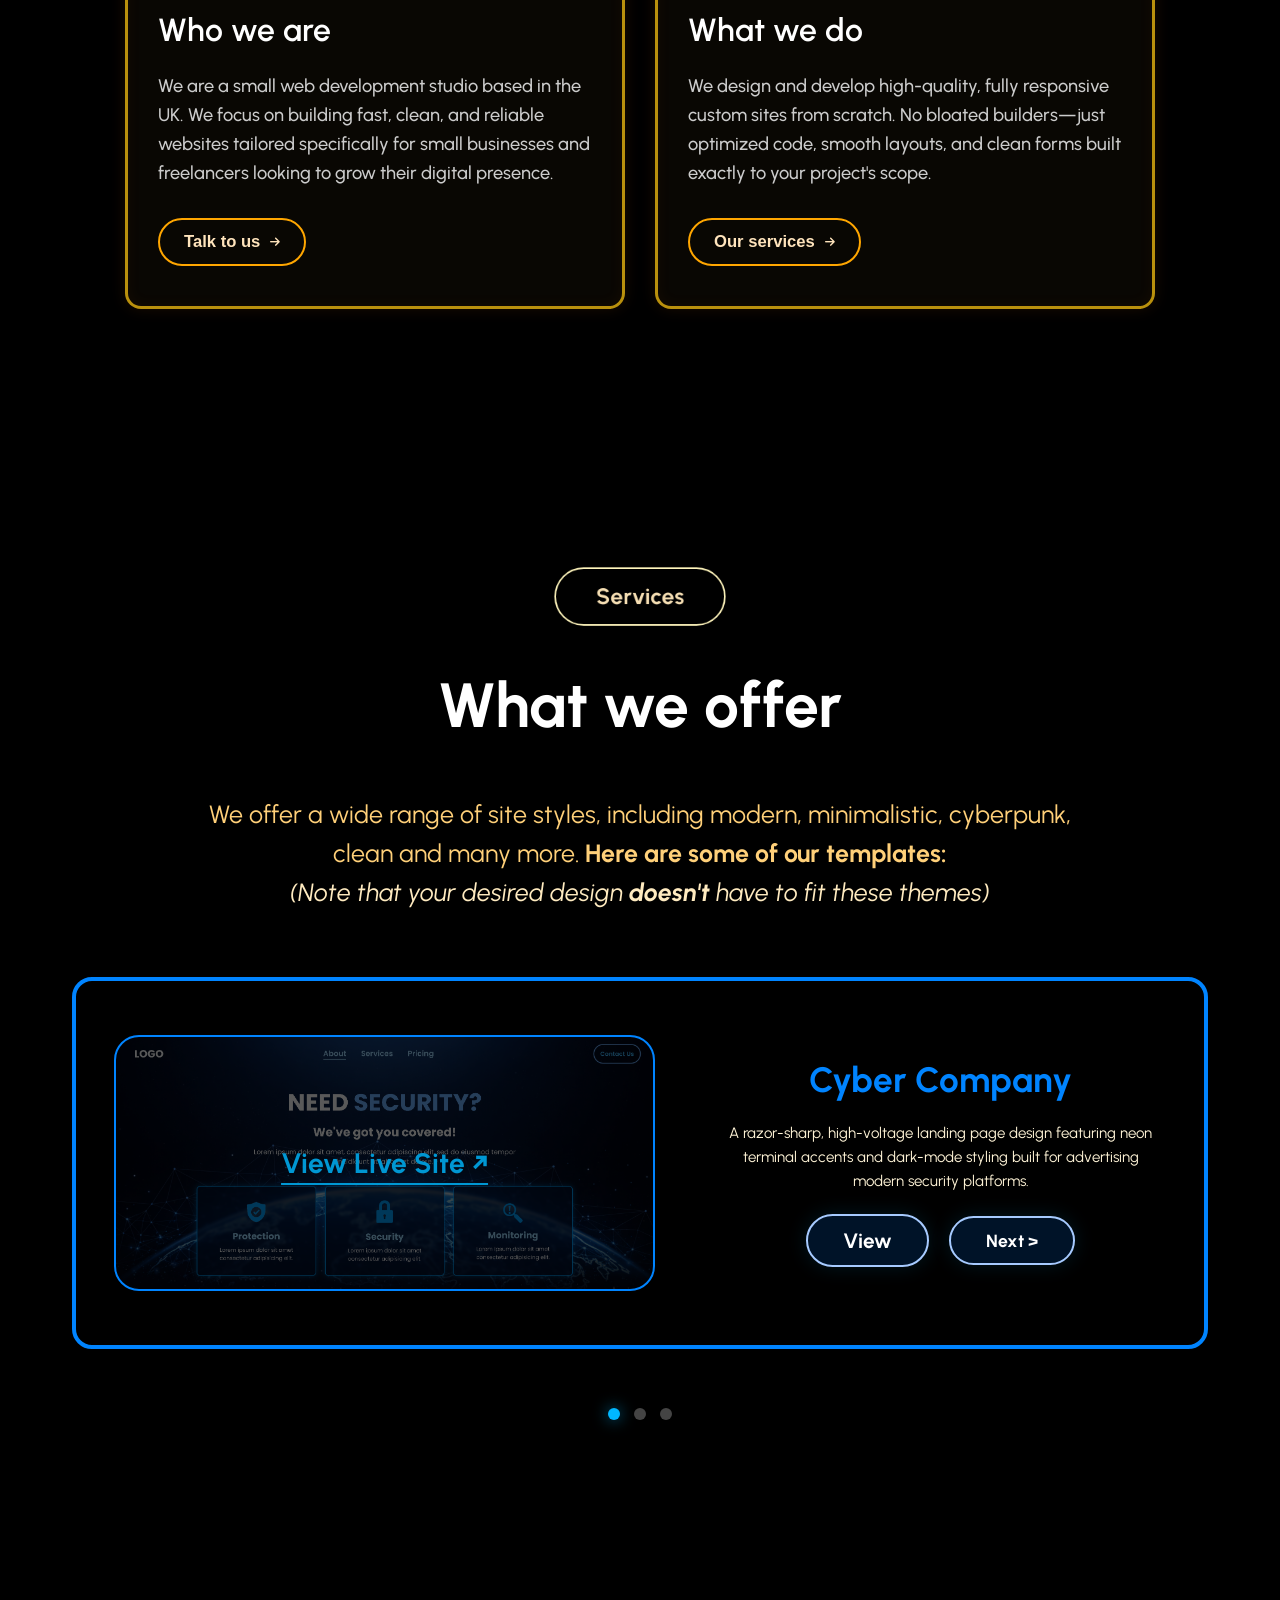
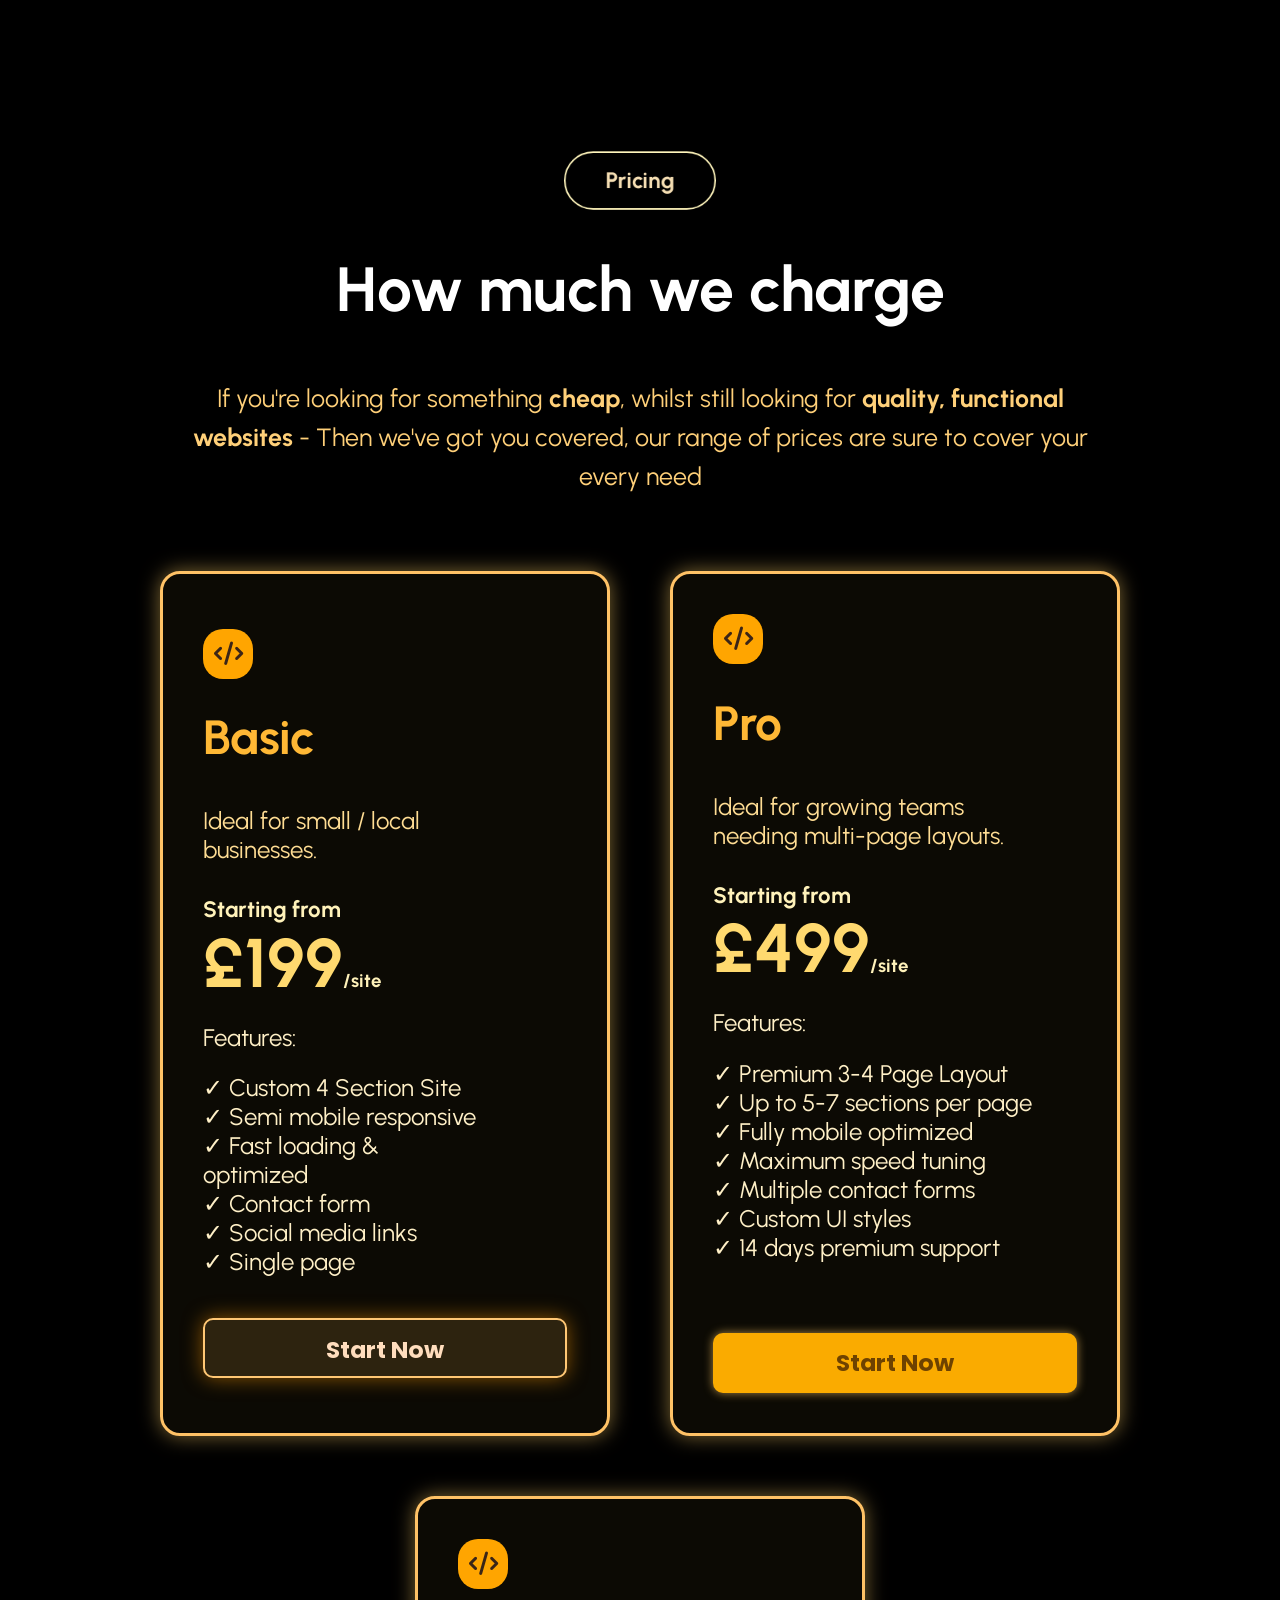
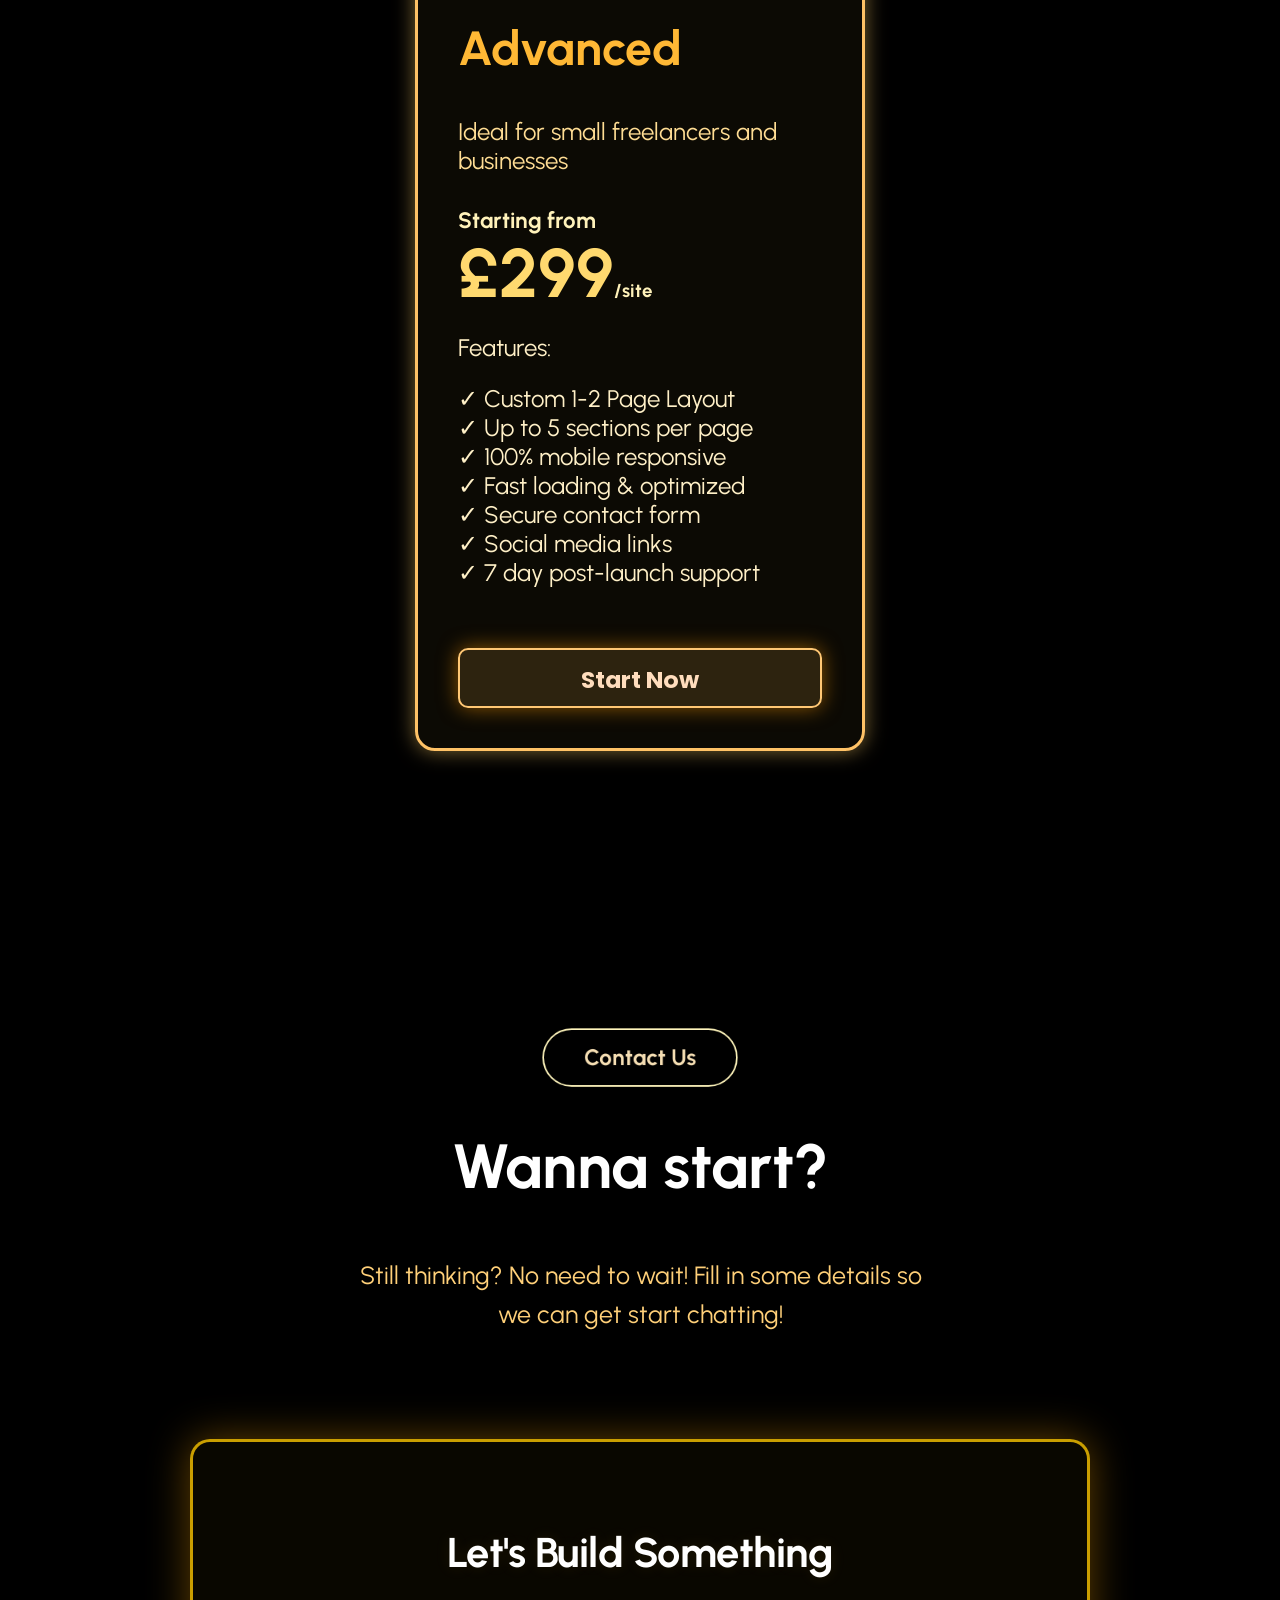
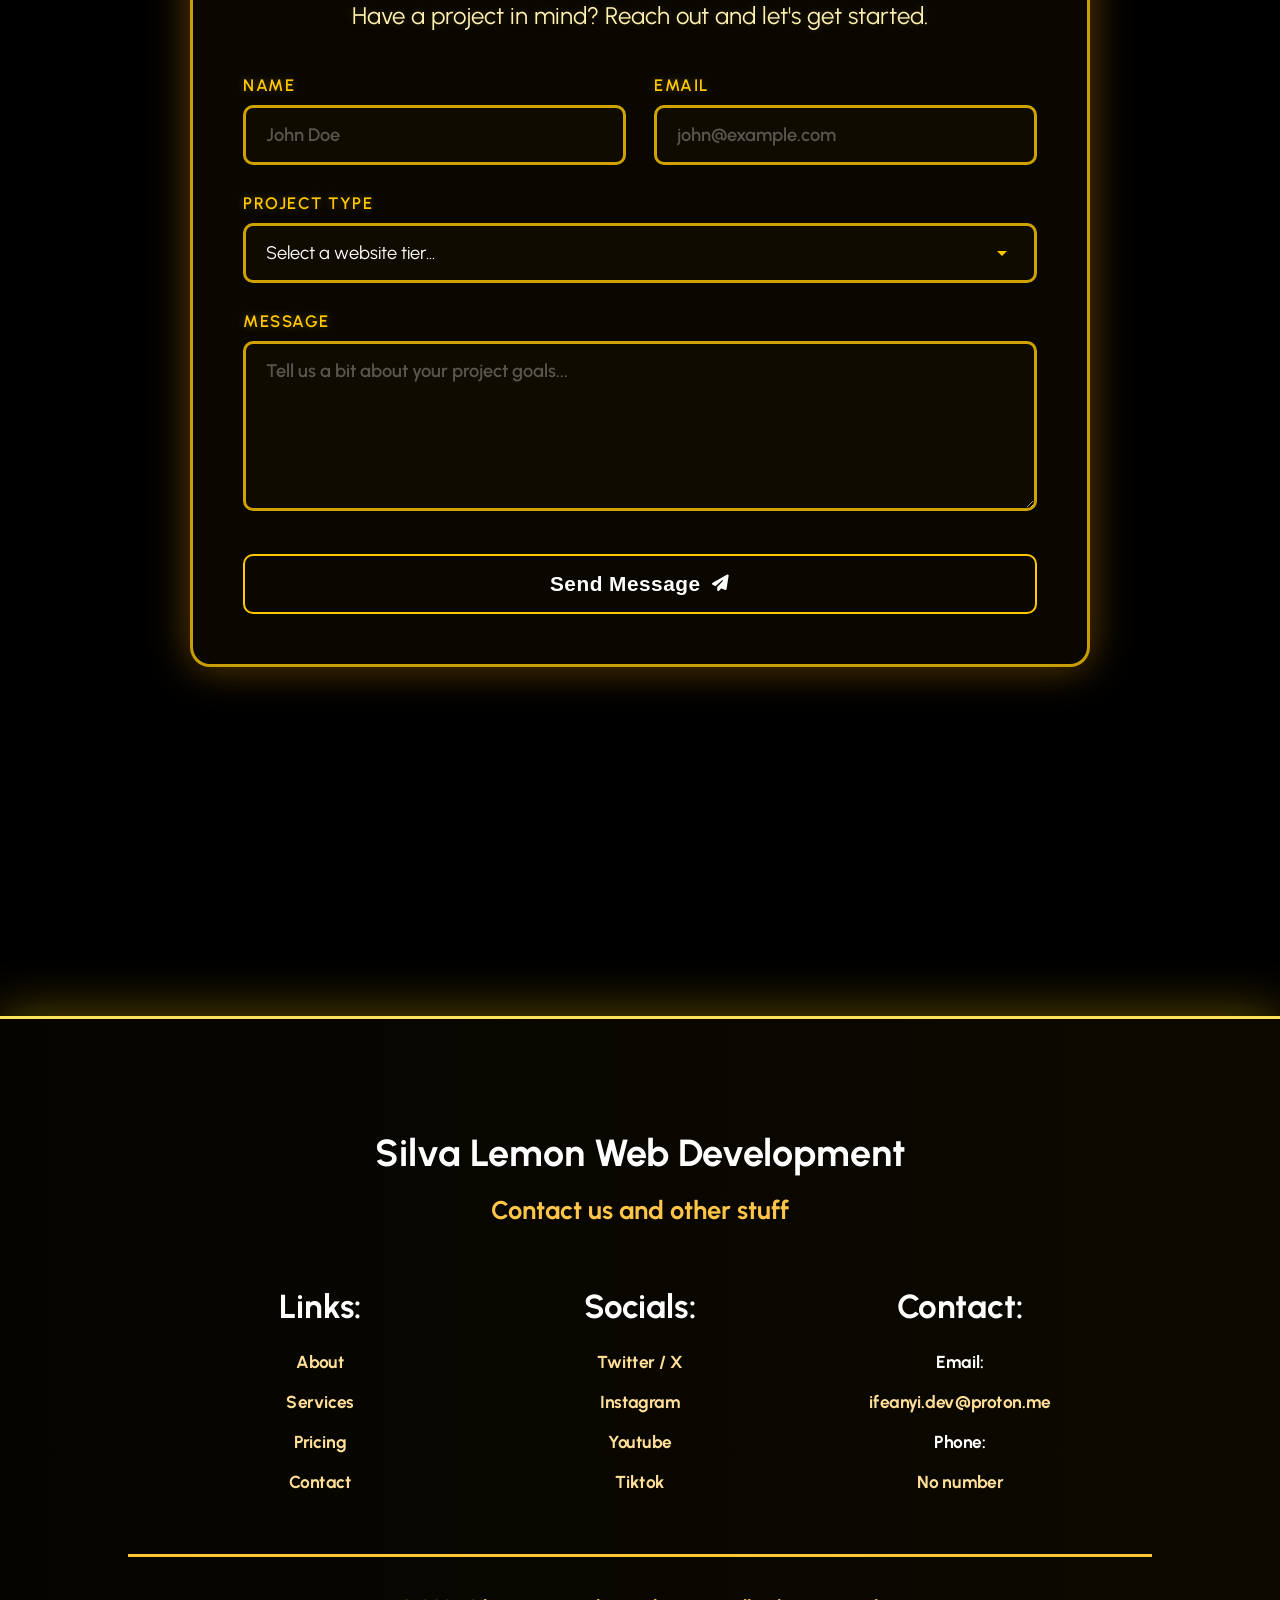
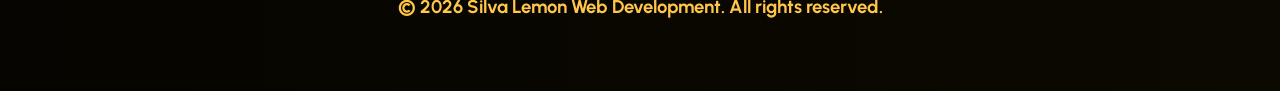
==== commit f83676f9: "Add files via upload" ====
--- a/index.html
+++ b/index.html
@@ -132,7 +132,7 @@
                         </div>
                     </div>
                     <div class="slide-info">
-                        <h2>Tech Company Template</h2>
+                        <h2>Cyber Company</h2>
                         <p>A razor-sharp, high-voltage landing page design featuring neon terminal accents and dark-mode
                             styling built for advertising modern security platforms.</p>
 
@@ -155,7 +155,7 @@
                         </div>
                     </div>
                     <div class="slide-info">
-                        <h2>Medical Site Template</h2>
+                        <h2>Medical Site</h2>
                         <p>A clean, modern medical website template designed to inspire trust and professionalism,
                             perfect for GP practices, clinics, and healthcare providers.</p>
                         <div class="slideButtons">
@@ -177,7 +177,7 @@
                         </div>
                     </div>
                     <div class="slide-info">
-                        <h2 class="handiman">Local Handyman Template</h2>
+                        <h2 class="handiman">Handyman Site</h2>
                         <p class="handimanp">A modern design with vibrant showcases and an easy-to-navigate layout. It features a services section, perfect for a contractor trying to showcase their skills.</p>
                         <div class="slideButtons">
                             <button class="see-site-btn handy"
--- a/styles.css
+++ b/styles.css
@@ -304,7 +304,7 @@
 .slide-content, .slide-info-row {
   display: flex;
   align-items: center;
-  gap: 40px;
+  gap: 60px;
   background: rgba(0, 0, 0, 0.1);
   border: 3px solid rgba(255, 190, 50, 0.9);
   border-radius: 20px;
@@ -550,7 +550,7 @@
 
 .handyTheme .see-site-btn,
 .handyTheme .see-next-btn {
-  background: #ff950046;
+  background: #ff950036;
   border: 2px solid #ff9500;
   box-shadow: #ff950030 0 0 20px;
 }
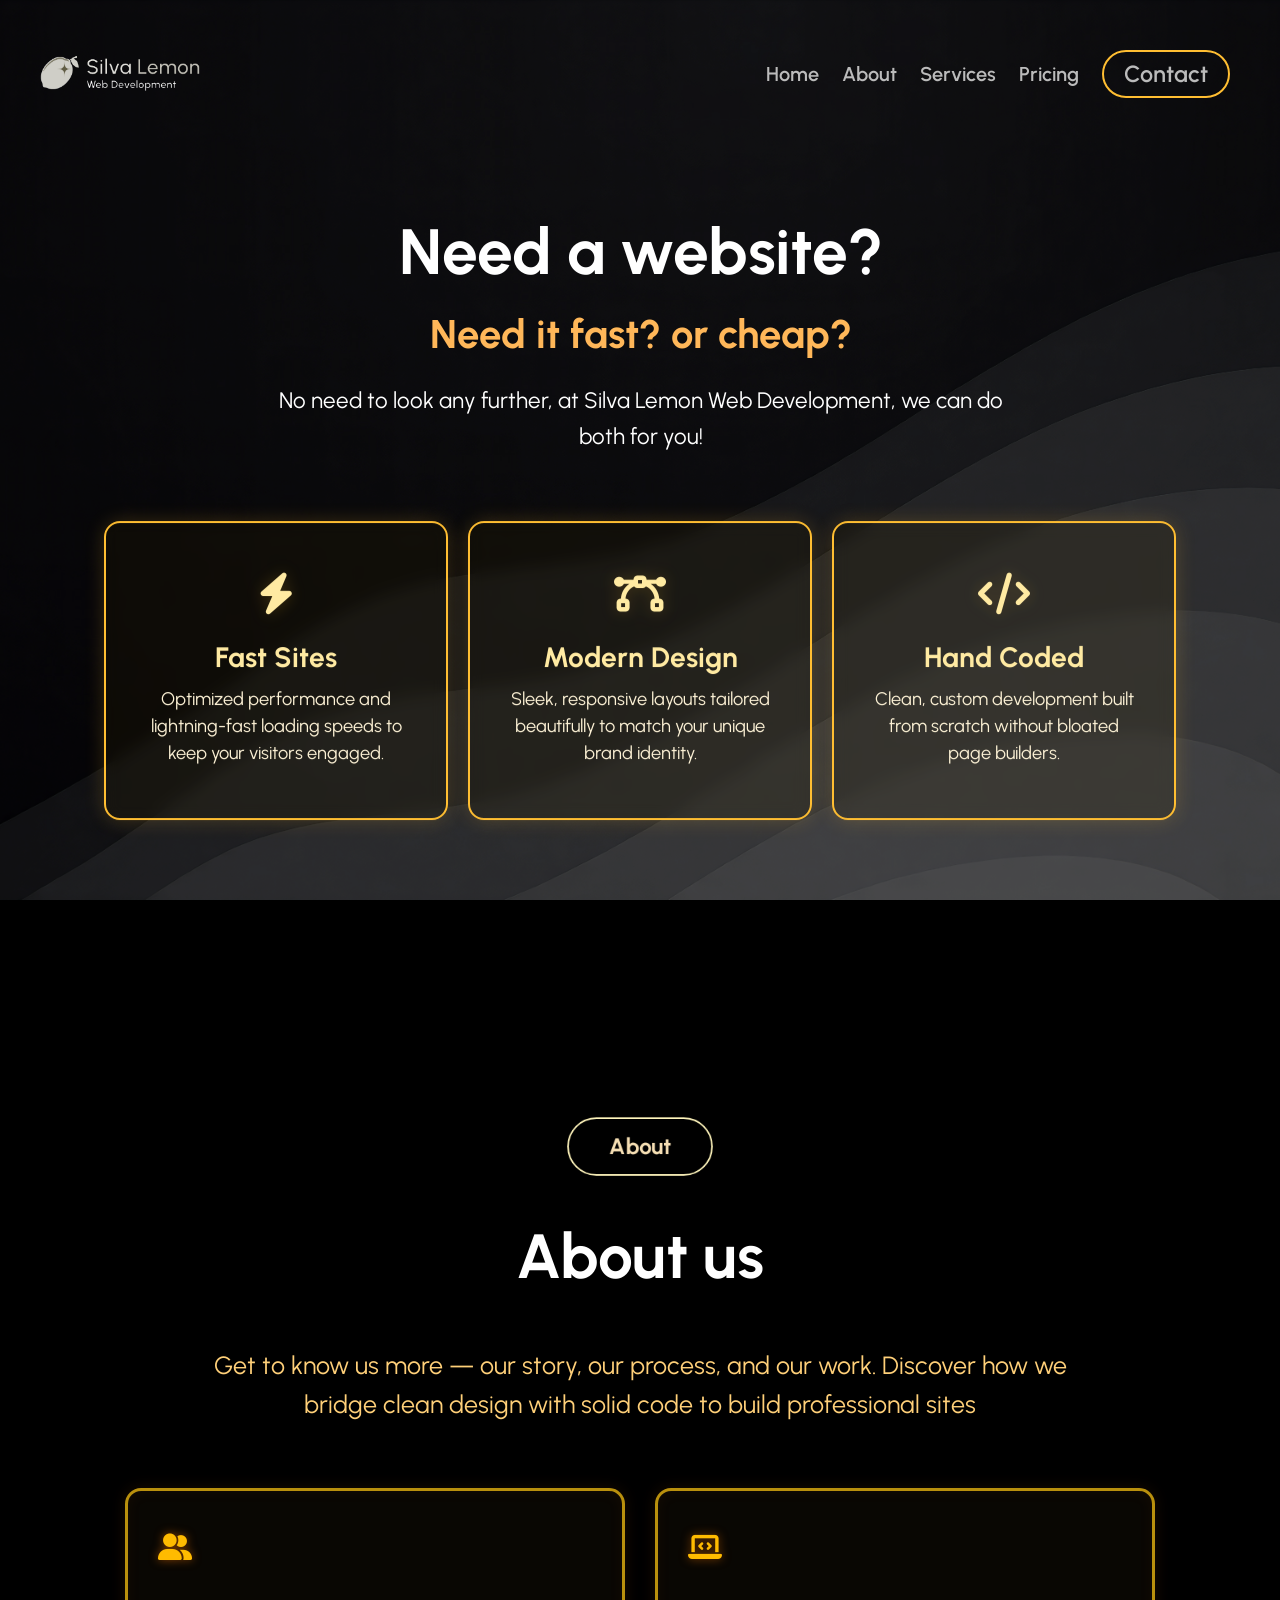
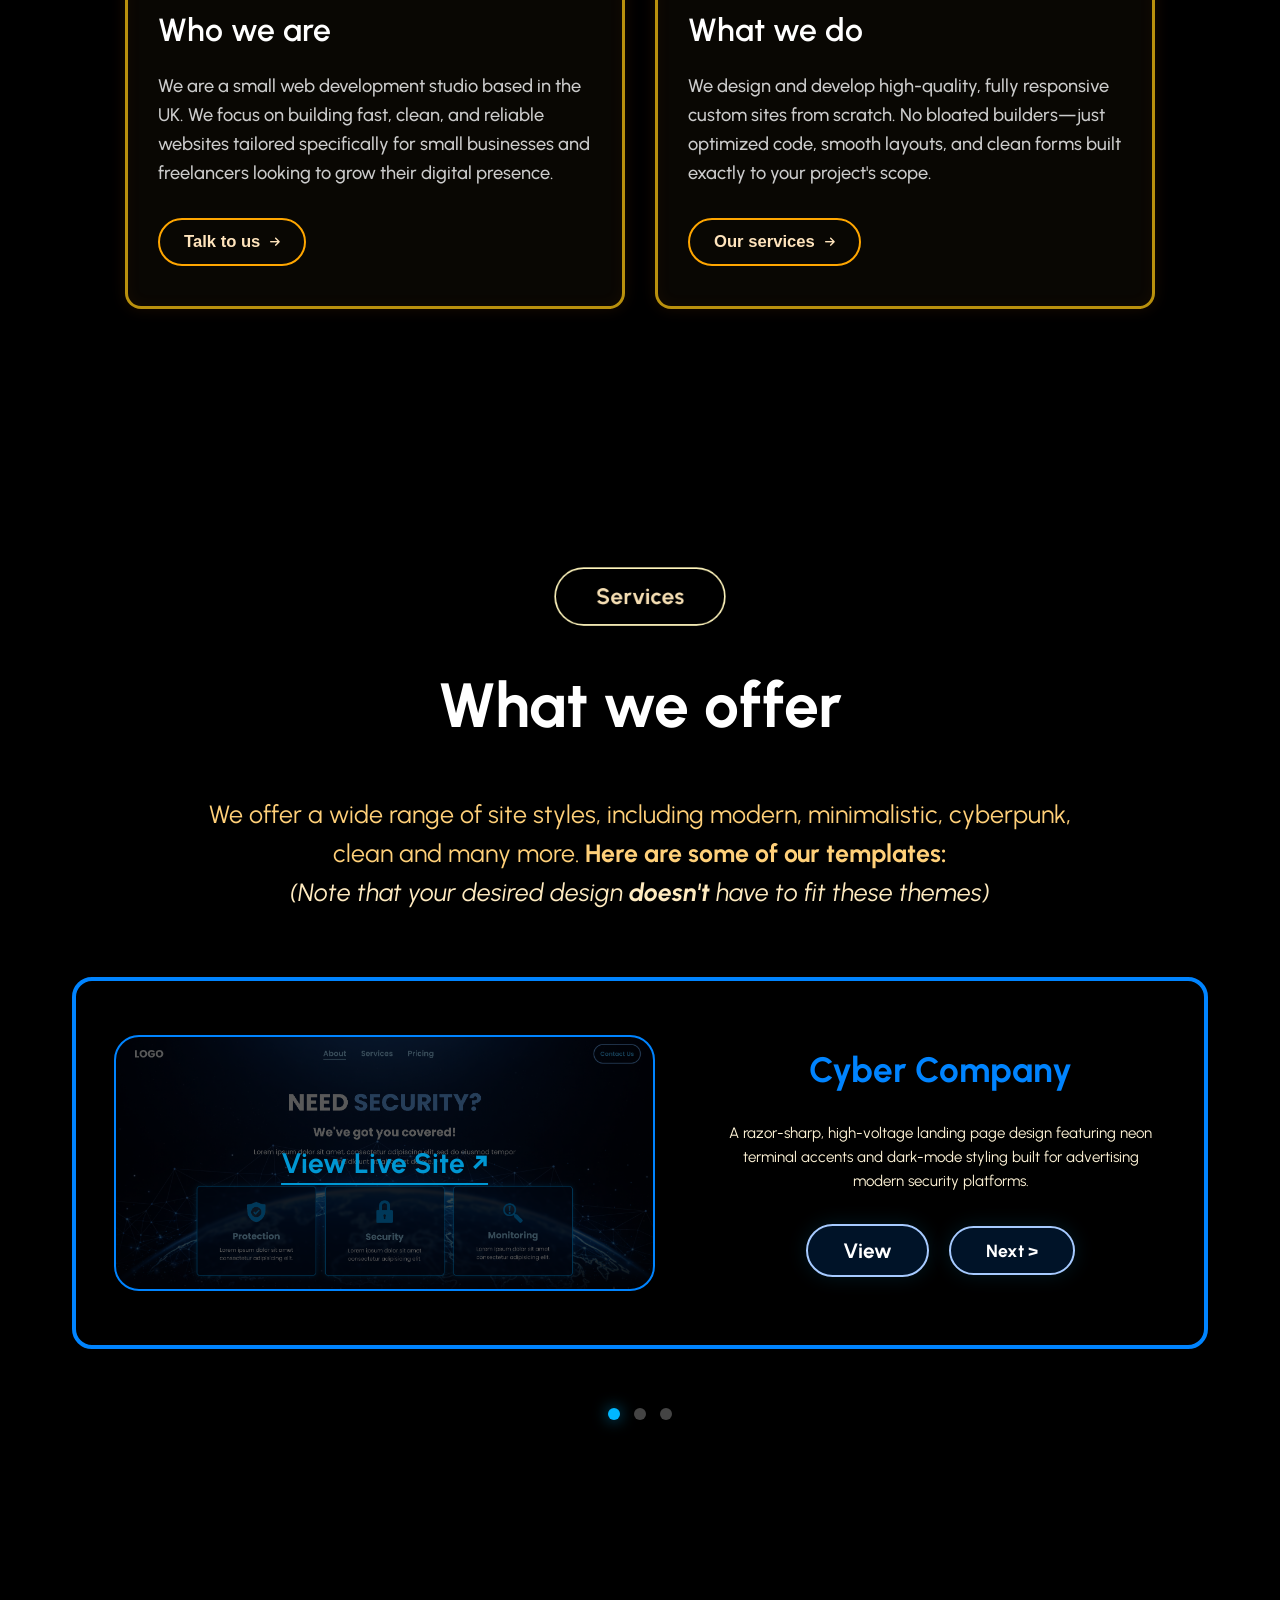
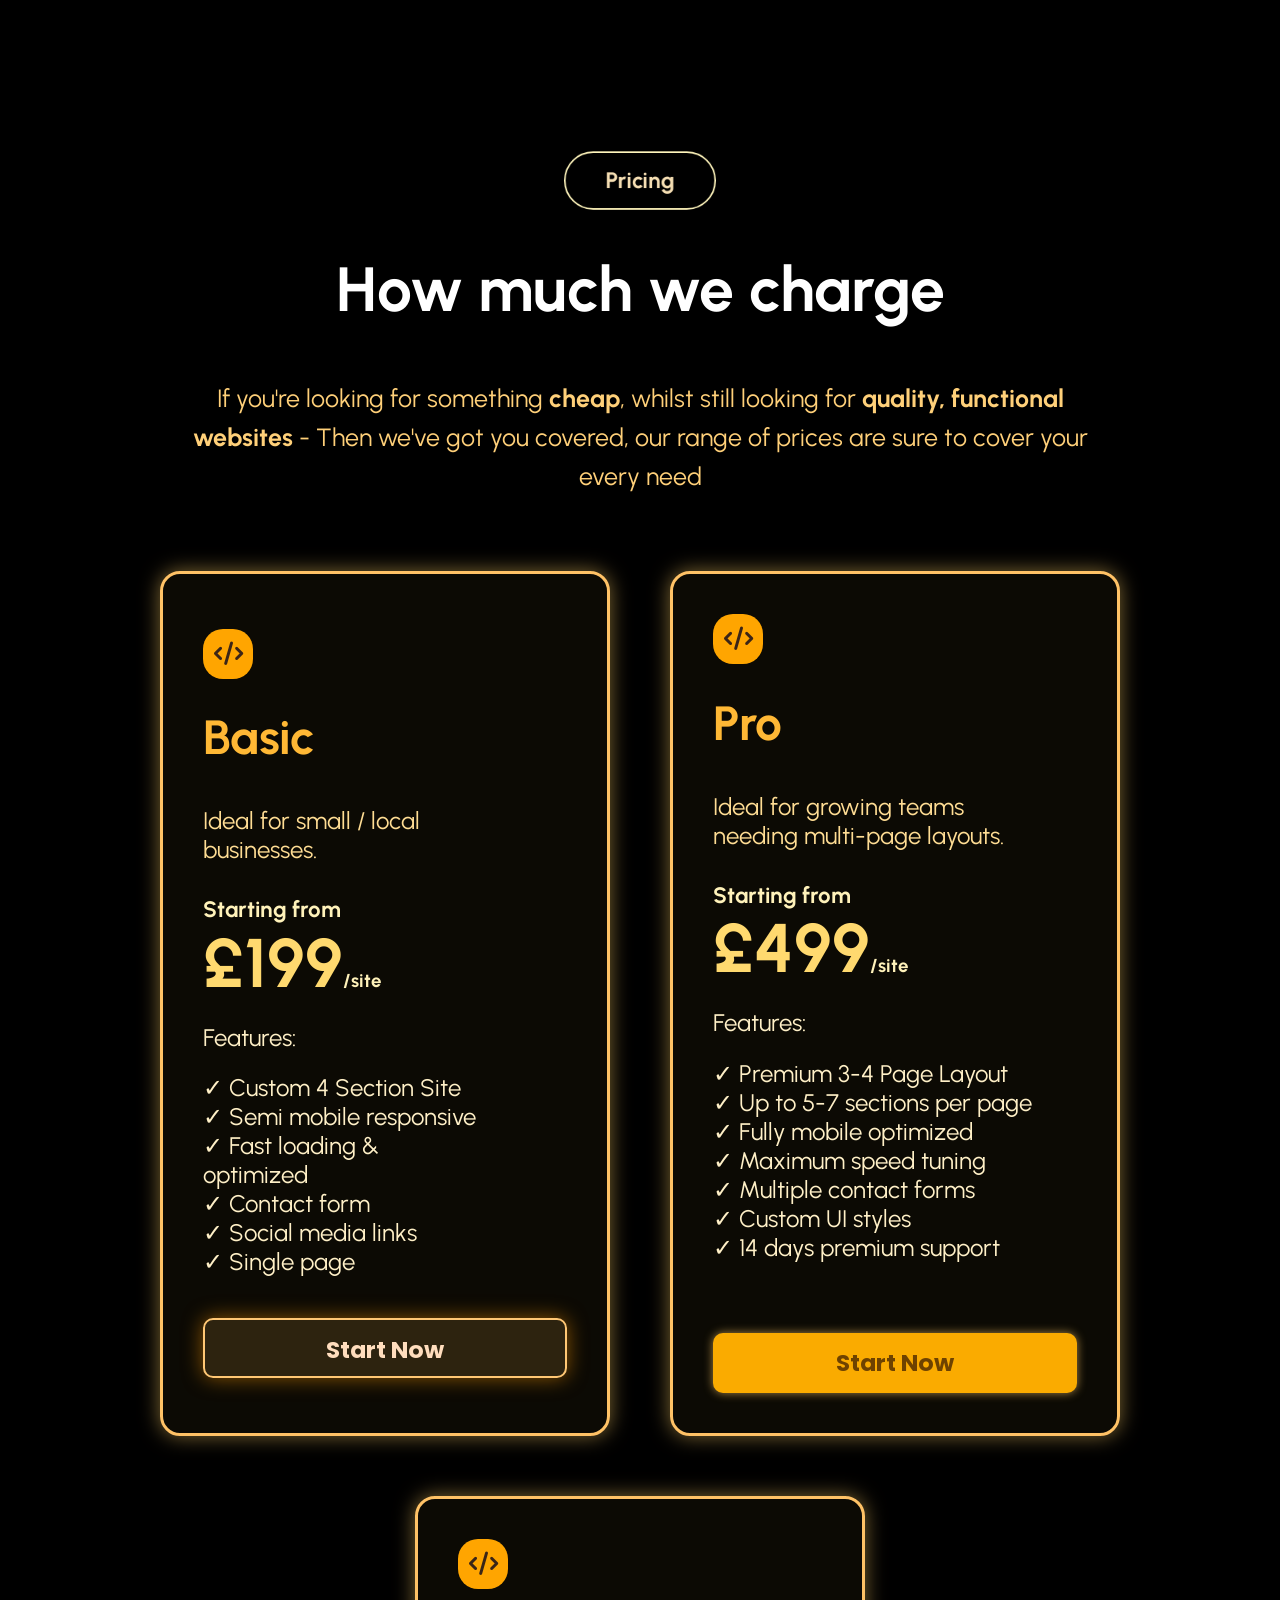
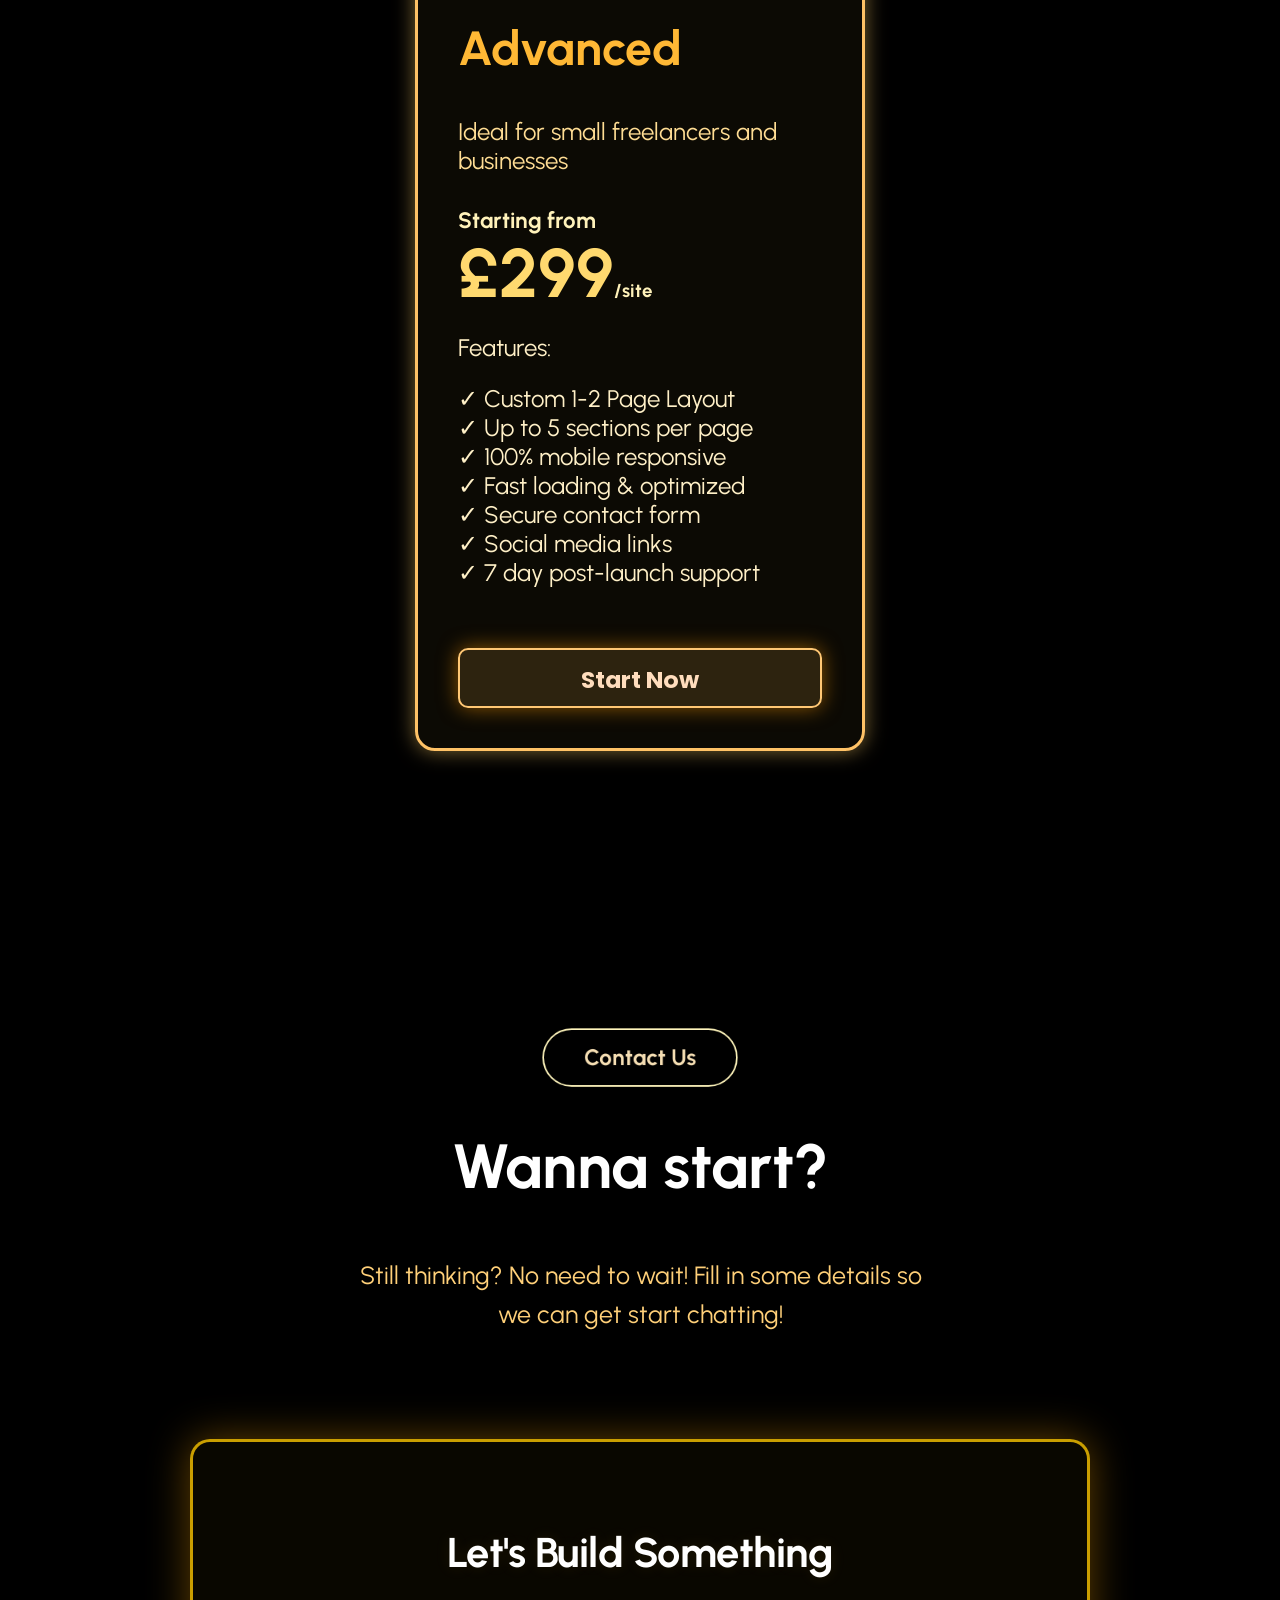
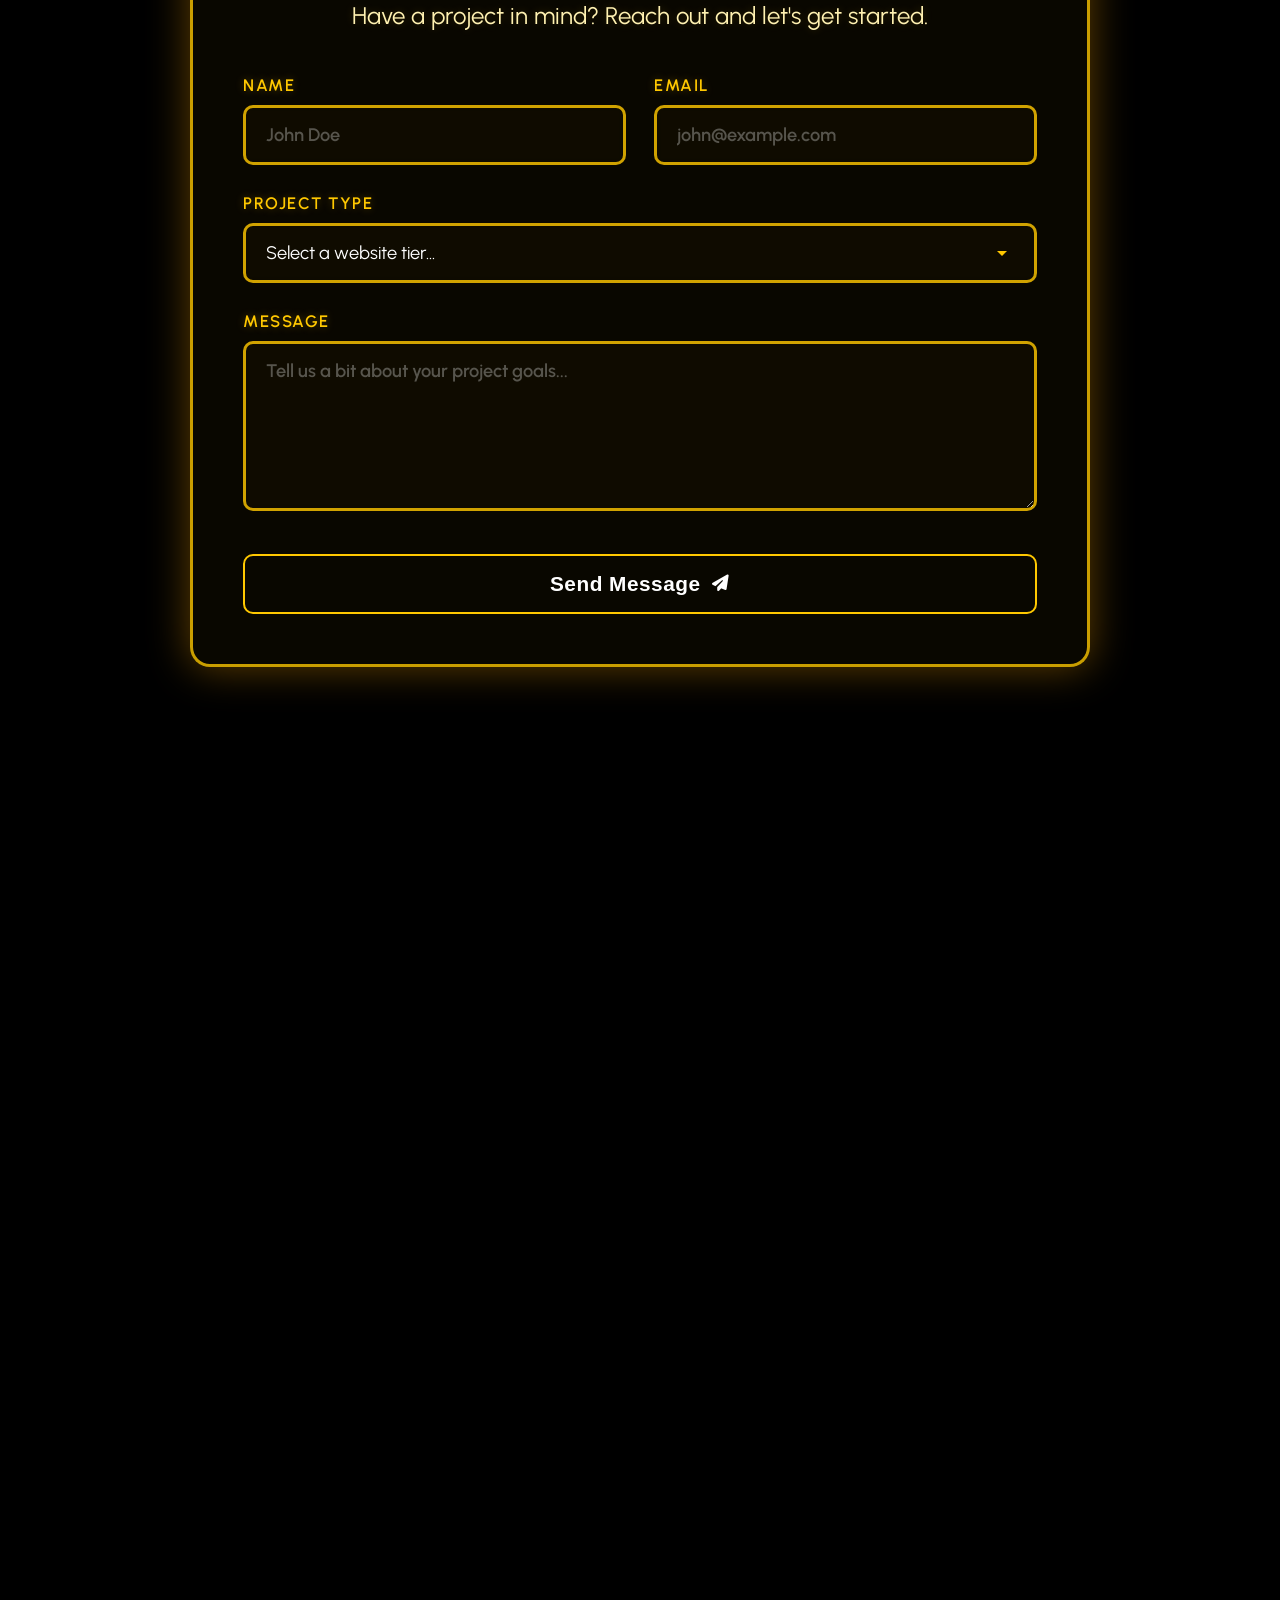
==== commit 1235502c: "Update index.html" ====
--- a/index.html
+++ b/index.html
@@ -168,7 +168,7 @@
             </div>
 
             <div class="mySlides fade handyTheme">
-                <div class="numbertext">3 / 3</div>
+                <!--<div class="numbertext">3 / 3</div> -->
                 <div class="slide-content">
                     <div class="slide-image">
                         <img src="handyMan.png" alt="Template Three" class="med">
@@ -463,4 +463,4 @@
     <script src="script.js"></script>
 </body>
 
-</html>+</html>
--- a/styles.css
+++ b/styles.css
@@ -366,7 +366,7 @@
   align-items: center;
   justify-content: center;
   text-align: center;
-  gap: 20px;
+  gap: 30px;
   height: 100%;
   width: 90%;
   margin-right: 2vh;
@@ -1403,4 +1403,4 @@
   .footerSubtitle {
     font-size: clamp(1rem, 1.2vw + 0.5rem, 1.5rem);
   }
-}+}
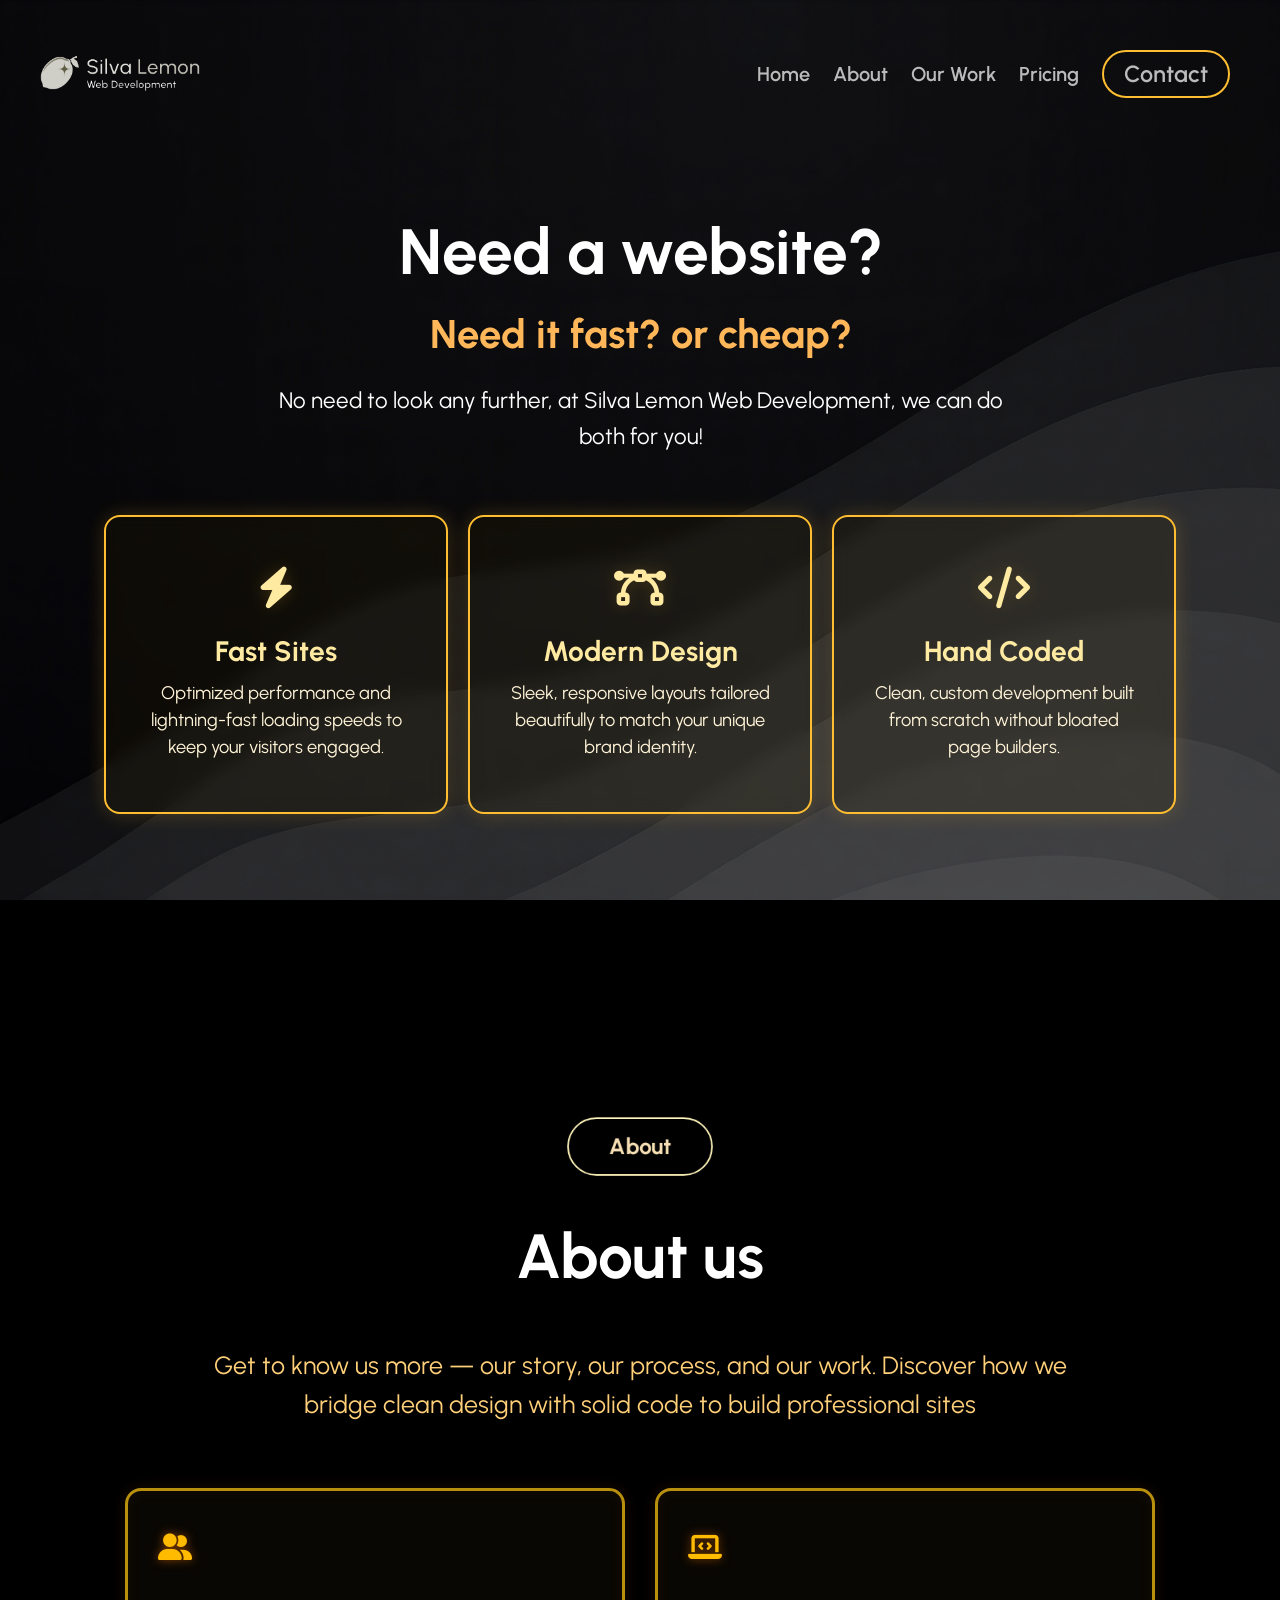
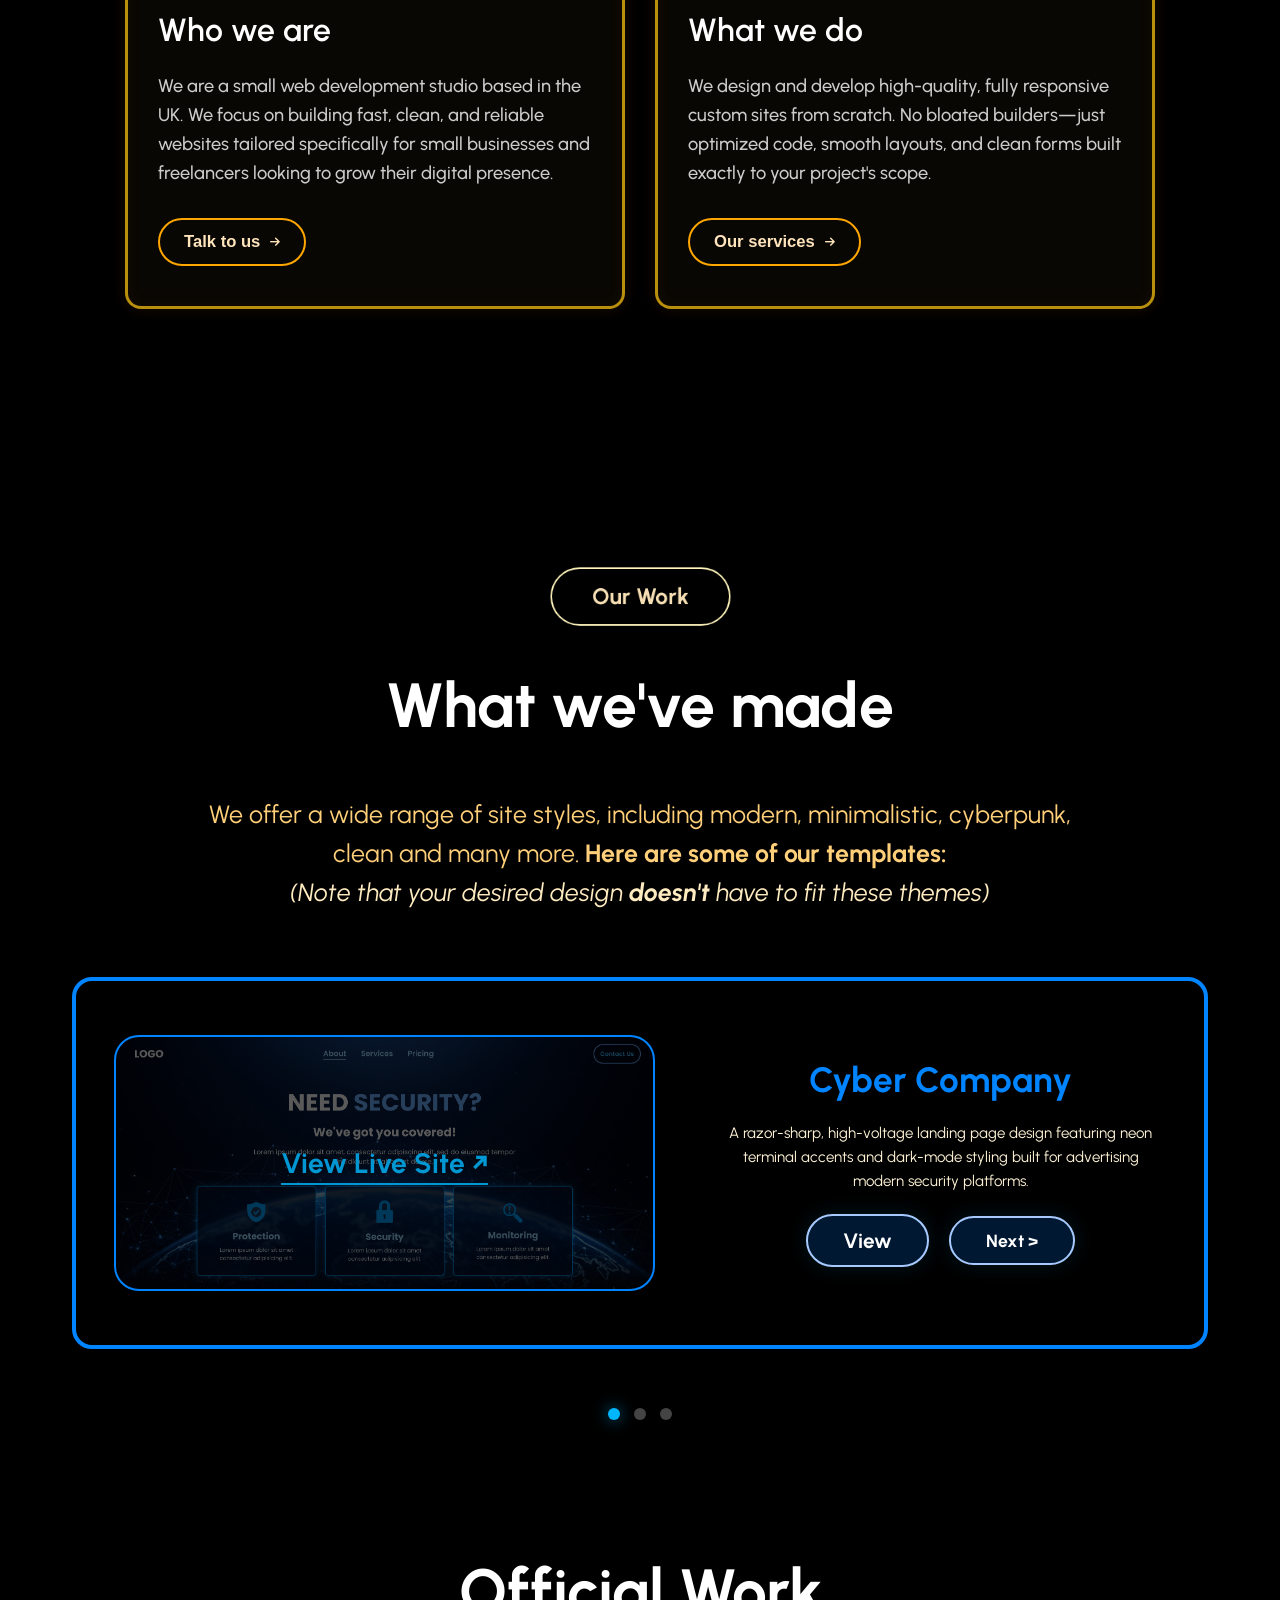
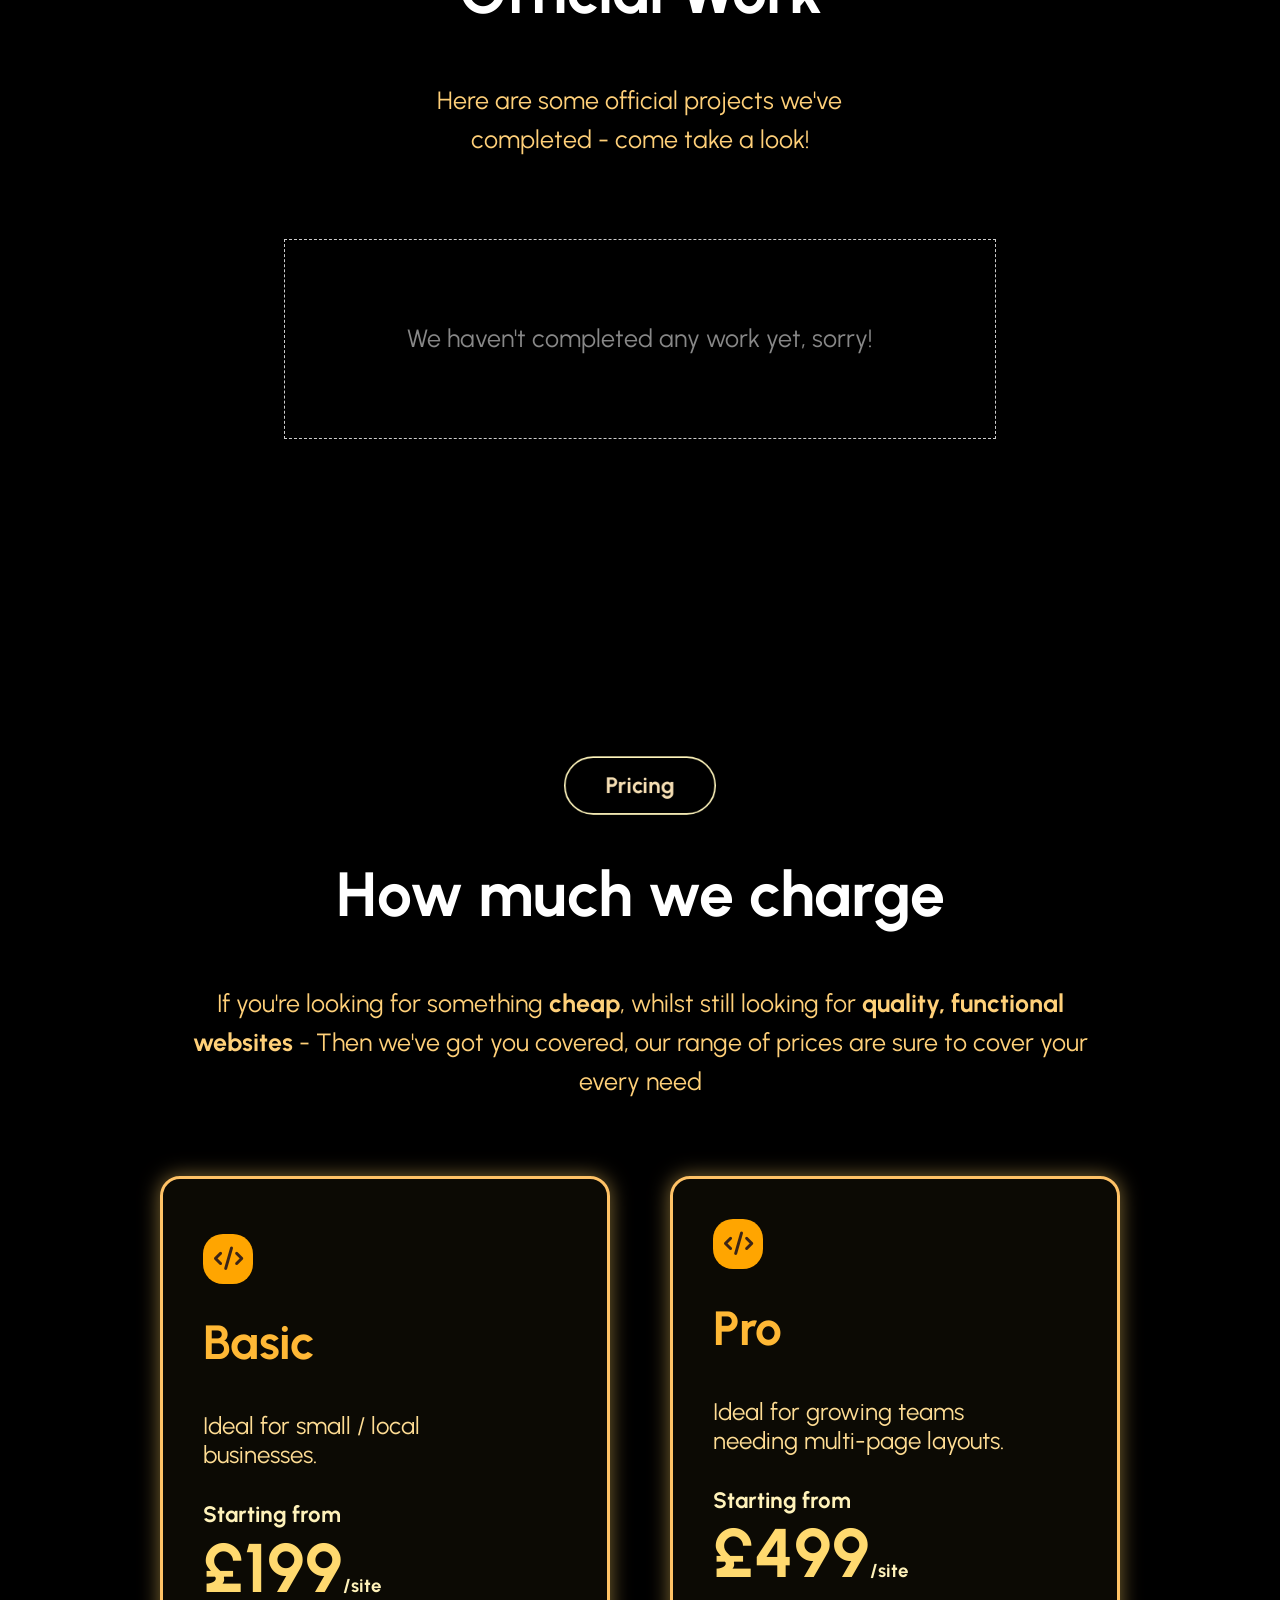
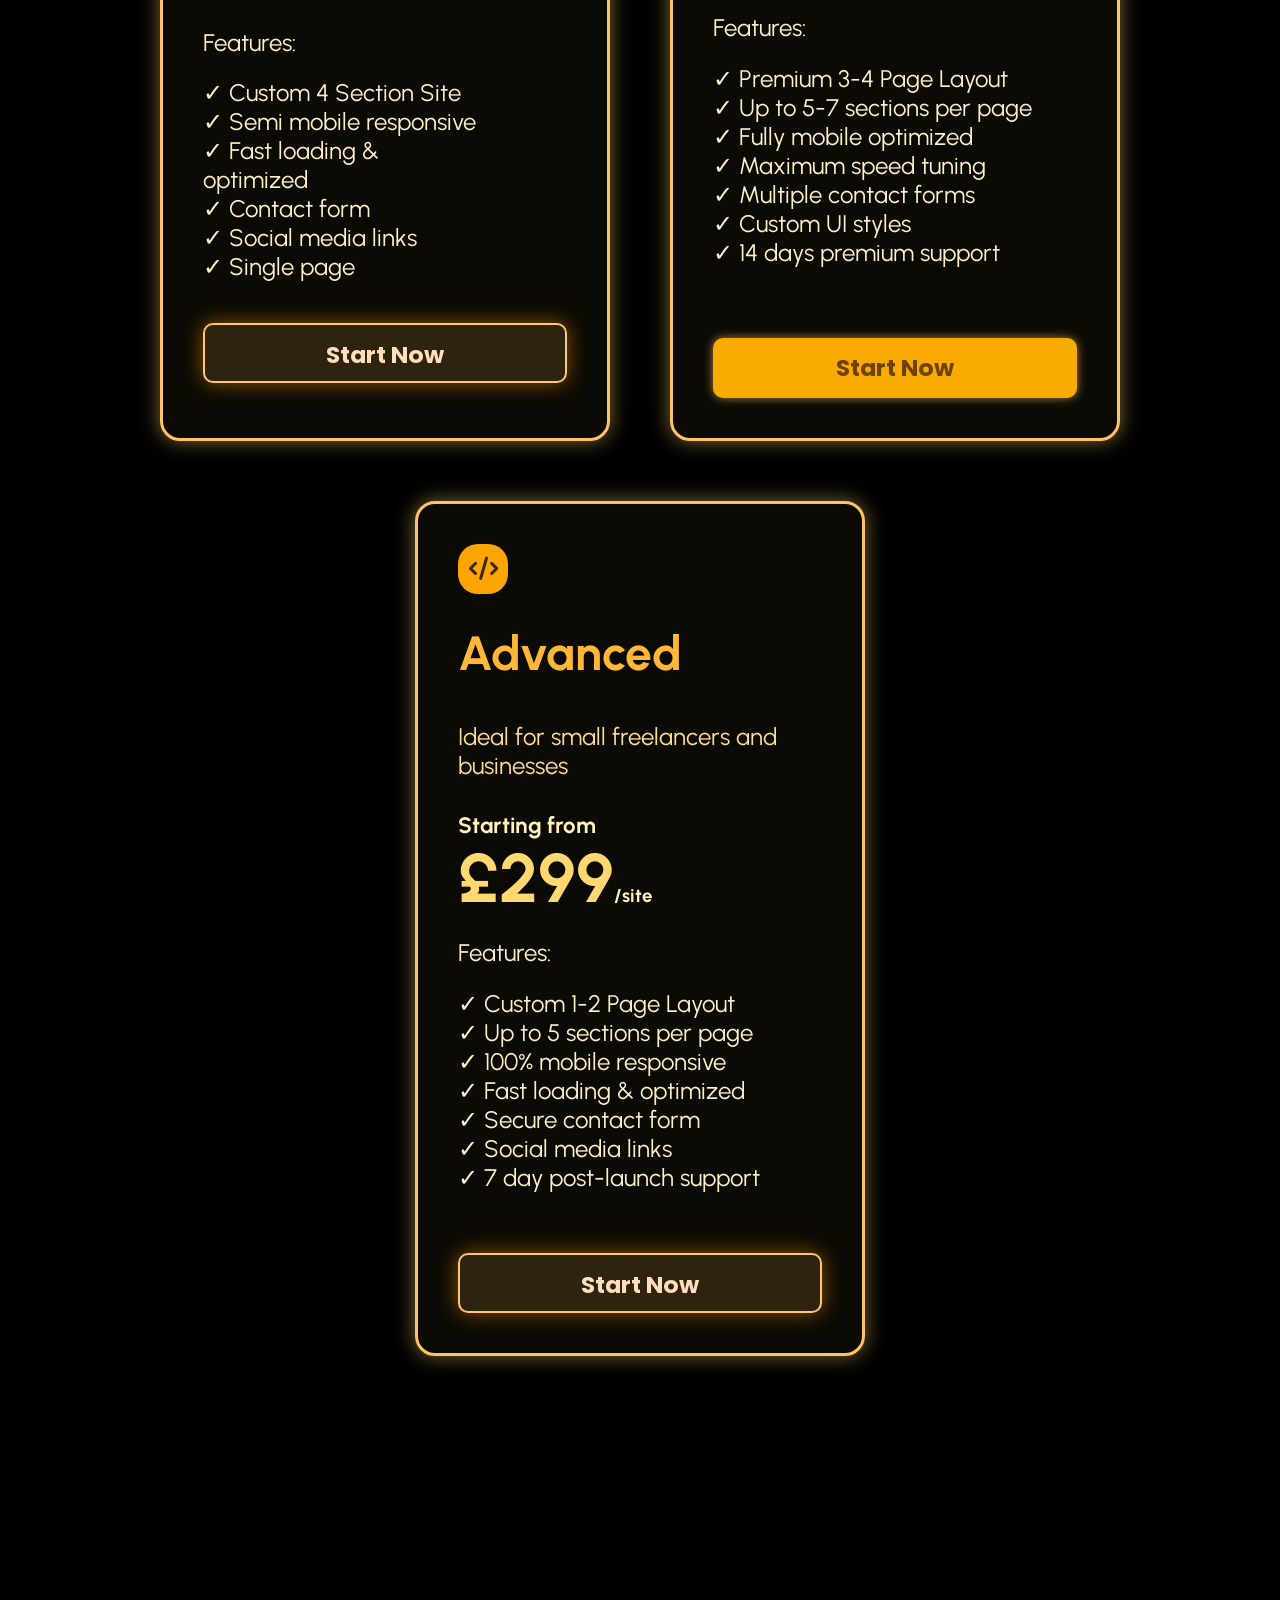
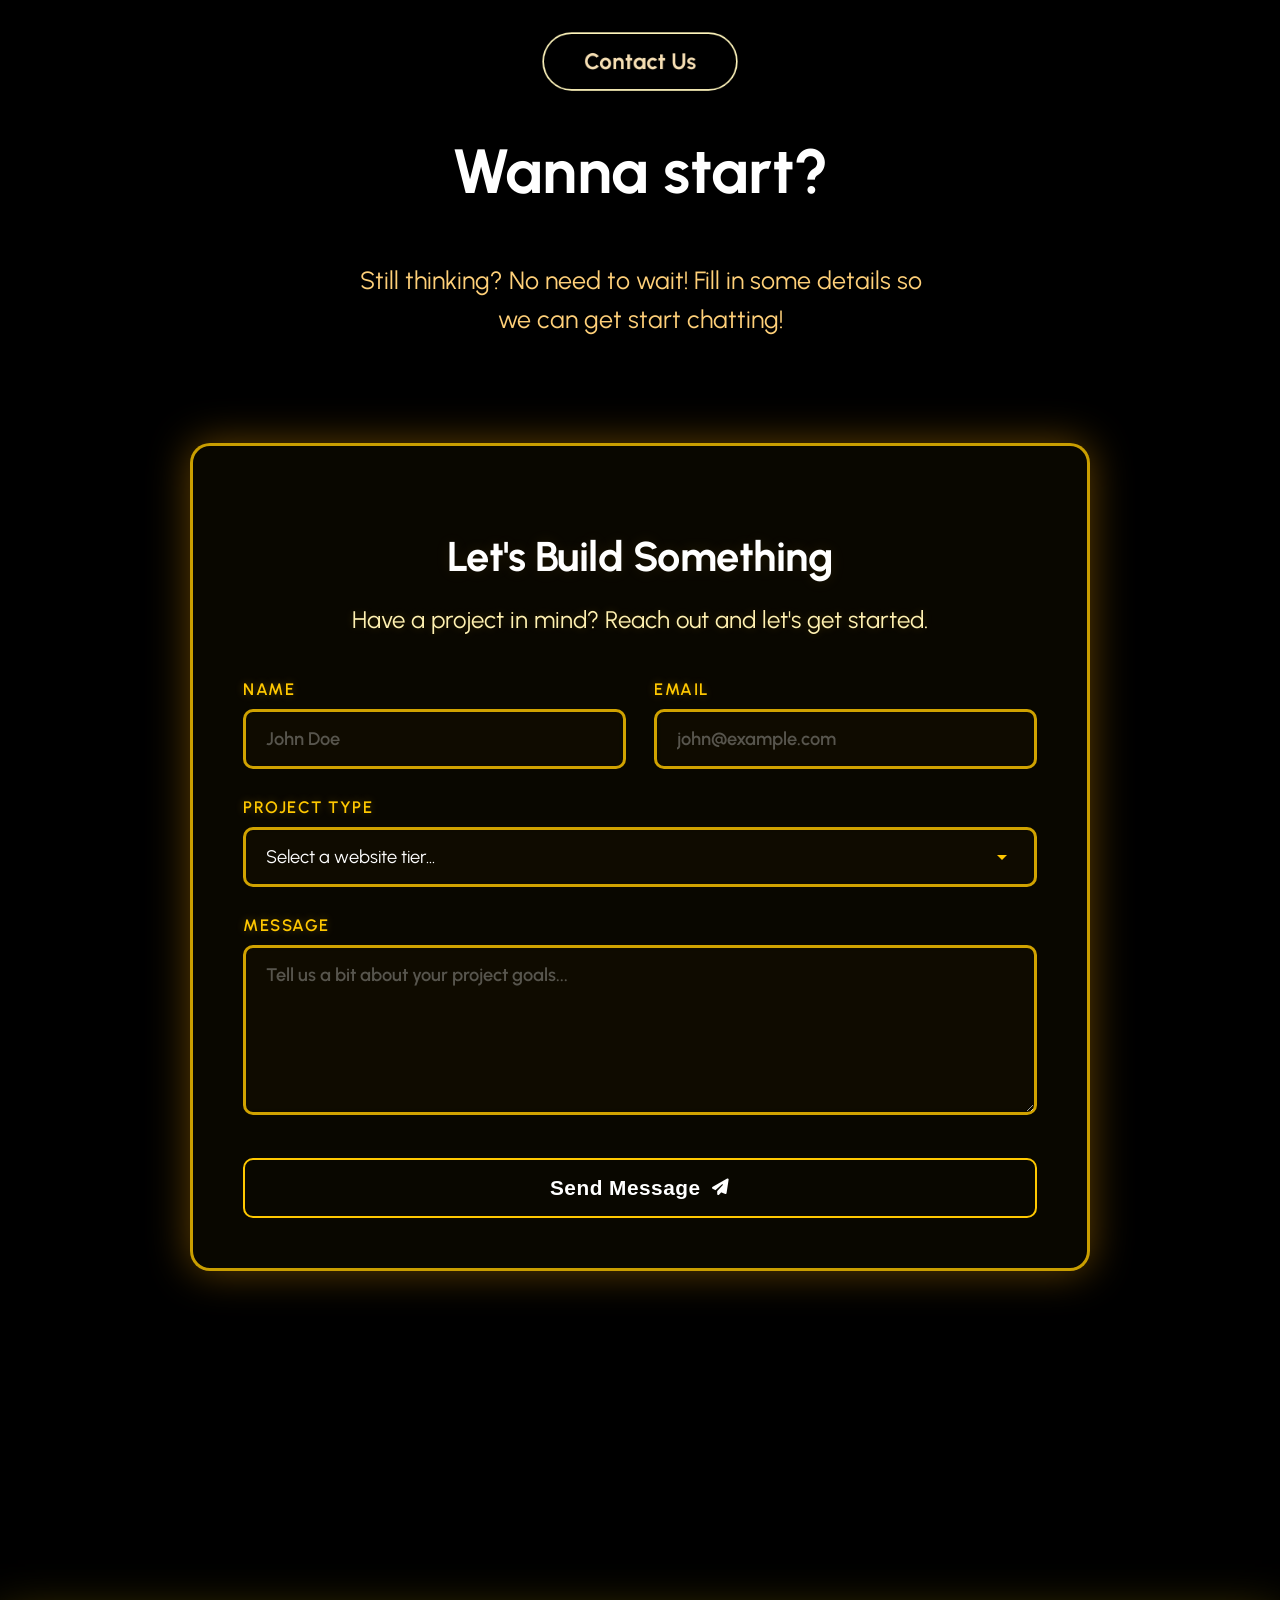
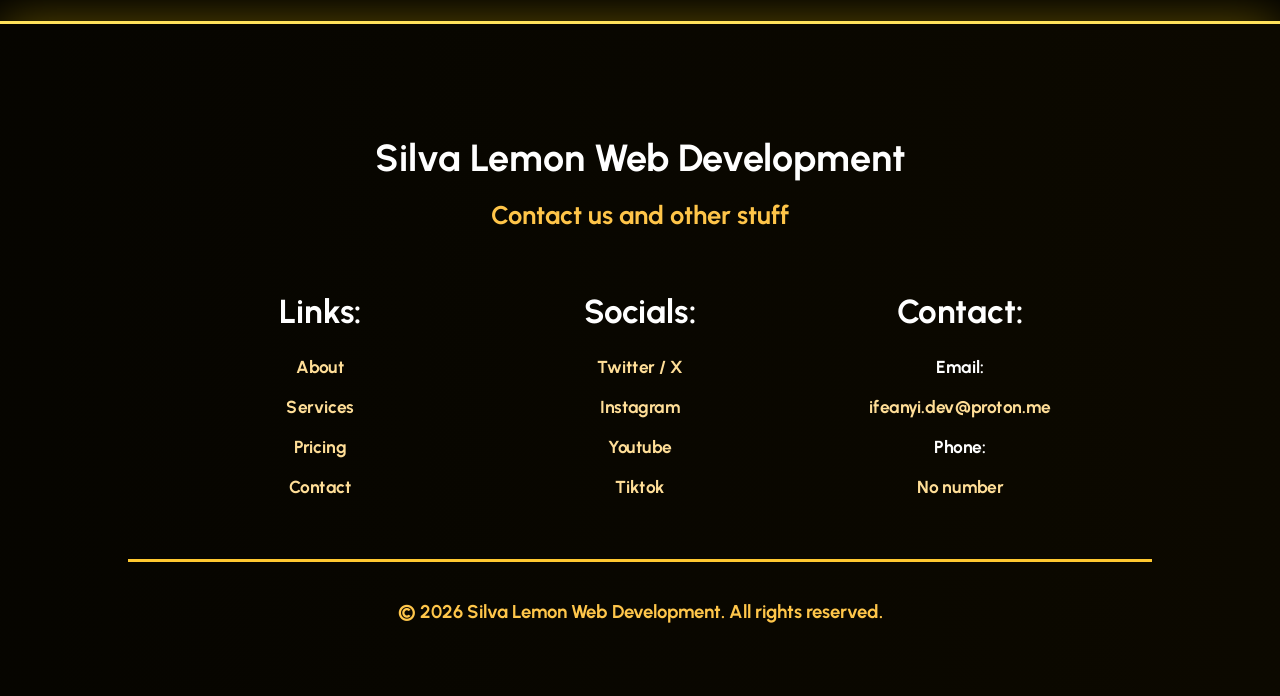
==== commit 11bae1ef: "Add files via upload" ====
--- a/index.html
+++ b/index.html
@@ -9,7 +9,7 @@
     <meta name="viewport" content="width=device-width, initial-scale=1">
     <link rel="stylesheet" href="styles.css">
     <link rel="stylesheet" href="https://cdnjs.cloudflare.com/ajax/libs/font-awesome/6.5.1/css/all.min.css">
-        <!-- Light Mode Favicon -->
+    <!-- Light Mode Favicon -->
     <link rel="icon" href="icon.png" media="(prefers-color-scheme: light)">
     <!-- Dark Mode Favicon -->
     <link rel="icon" href="icondark.png" media="(prefers-color-scheme: dark)">
@@ -17,9 +17,9 @@
 
 
     <meta property="og:title" content="Silva Lemon Web Development | Professional Website Developers" />
-<meta property="og:description" content="Converting Ideas into high quality, hand coded sites" />
-<meta property="og:image" content="portfolio.png" />
-<meta property="og:url" content="https://ifenti.github.io/silva-lemon-web-development-website/" />
+    <meta property="og:description" content="Converting Ideas into high quality, hand coded sites" />
+    <meta property="og:image" content="portfolio.png" />
+    <meta property="og:url" content="https://ifenti.github.io/silva-lemon-web-development-website/" />
 </head>
 
 <body>
@@ -32,7 +32,7 @@
                 <ul class="animate slide-left">
                     <li><a href="#hero" class="activeLink">Home</a></li>
                     <li><a href="#about">About</a></li>
-                    <li><a href="#services">Services</a></li>
+                    <li><a href="#services">Our Work</a></li>
                     <li><a href="#prices">Pricing</a></li>
                     <div class="contactButton">
                         <a href="#contact" class="contact">Contact</a>
@@ -89,7 +89,8 @@
                 <p>We are a small web development studio based in the UK. We focus on building fast, clean, and reliable
                     websites tailored specifically for small businesses and freelancers looking to grow their digital
                     presence.</p>
-                <button class="aboutButton" onclick="document.location.href = '#contact'">Talk to us <i class="fa-solid fa-arrow-right"></i></button>
+                <button class="aboutButton" onclick="document.location.href = '#contact'">Talk to us <i
+                        class="fa-solid fa-arrow-right"></i></button>
             </div>
 
             <!-- Box 2: What We Do -->
@@ -101,105 +102,116 @@
                 <p>We design and develop high-quality, fully responsive custom sites from scratch. No bloated
                     builders—just optimized code, smooth layouts, and clean forms built exactly to your project's scope.
                 </p>
-                <button class="aboutButton" onclick="document.location.href='#services'">Our services <i class="fa-solid fa-arrow-right"></i></button>
+                <button class="aboutButton" onclick="document.location.href='#services'">Our services <i
+                        class="fa-solid fa-arrow-right"></i></button>
             </div>
         </div>
 
     </section>
 
 
-    <section class="services" id="services">
-        <div class="smallTitle animate fade-in">
-            <p>Services</p>
-        </div>
-        <div class="servicesTitle animate slide-up">
-            <h1>What we offer</h1>
-            <p>We offer a wide range of site styles, including modern, minimalistic, cyberpunk, clean and many more.
-                <b>Here are some of our templates:</b> <br><span class="lighter">(Note that your desired design
-                    <b>doesn't</b> have to fit these themes)</b></span></p>
-        </div>
-
-        <div class="slideshow-container animate scale-in">
-
+<section class="services" id="services">
+    <div class="smallTitle animate fade-in">
+        <p>Our Work</p>
+    </div>
+    <div class="servicesTitle animate slide-up">
+        <h1>What we've made</h1>
+        <p>We offer a wide range of site styles, including modern, minimalistic, cyberpunk, clean and many more.
+            <b>Here are some of our templates:</b> <br><span class="lighter">(Note that your desired design
+                <b>doesn't</b> have to fit these themes)</b></span>
+        </p>
+    </div>
+
+    <div class="slideshow-container animate scale-in">
+        <div class="mySlides fade techTheme">
+            <div class="slide-content">
+                <div class="slide-image">
+                    <img src="cyberImage.png" alt="Template One" class="Tech">
+                    <div class="projectOverlay">
+                        <a href="techsite-template/index.html" class="viewButton">View Live Site ↗</a>
+                    </div>
+                </div>
+                <div class="slide-info">
+                    <h2>Cyber Company</h2>
+                    <p>A razor-sharp, high-voltage landing page design featuring neon terminal accents and dark-mode
+                        styling built for advertising modern security platforms.</p>
+                    <div class="slideButtons">
+                        <button class="see-site-btn"
+                            onclick="document.location.href = 'techsite-template/index.html';">View</button>
+                        <button class="see-next-btn" onclick="plusSlides(1)">Next ></button>
+                    </div>
+                </div>
+            </div>
+        </div>
+
+        <div class="mySlides fade medicalTheme">
+            <div class="slide-content">
+                <div class="slide-image">
+                    <img src="healthCare.png" alt="Template Two" class="med">
+                    <div class="projectOverlay2">
+                        <a href="medical-template/index.html" class="viewButton">View Live Site ↗</a>
+                    </div>
+                </div>
+                <div class="slide-info">
+                    <h2>Medical Site</h2>
+                    <p>A clean, modern medical website template designed to inspire trust and professionalism,
+                        perfect for GP practices, clinics, and healthcare providers.</p>
+                    <div class="slideButtons">
+                        <button class="see-site-btn"
+                            onclick="document.location.href = 'medical-template/index.html';">View</button>
+                        <button class="see-next-btn" onclick="plusSlides(1)">Next ></button>
+                    </div>
+                </div>
+            </div>
+        </div>
+
+        <div class="mySlides fade handyTheme">
+            <div class="slide-content">
+                <div class="slide-image">
+                    <img src="handyMan.png" alt="Template Three" class="med">
+                    <div class="projectOverlay">
+                        <a href="localfreelancer/index.html" class="viewButton">View Live Site ↗</a>
+                    </div>
+                </div>
+                <div class="slide-info">
+                    <h2 class="handiman">Handyman Site</h2>
+                    <p class="handimanp">A modern design with vibrant showcases and an easy-to-navigate layout. It
+                        features a services section, perfect for a contractor trying to showcase their skills.</p>
+                    <div class="slideButtons">
+                        <button class="see-site-btn handy"
+                            onclick="document.location.href = 'localfreelancer/index.html';">View</button>
+                        <button class="see-next-btn handy" onclick="plusSlides(1)">Next ></button>
+                    </div>
+                </div>
+            </div>
+        </div>
+    </div>
+
+    <br>
+
+    <div style="text-align:center" class="animate fade-in delay-2">
+        <span class="dot techDot" onclick="currentSlide(1)"></span>
+        <span class="dot mediDot" onclick="currentSlide(2)"></span>
+        <span class="dot handyDot" onclick="currentSlide(3)"></span>
+    </div>
+
+    <div class="ourWork">
+        <h1 class="secondaryTitle">Official Work</h1>
+        <p>Here are some official projects we've completed - come take a look!</p>
+        
+        <div class="slideshow-container" style="display: flex; justify-content: center; align-items: center; min-height: 200px; border: 1px dashed #ccc; padding: 20px; margin-top: 5rem;">
+            <p style="text-align: center; color: #888;">We haven't completed any work yet, sorry!</p>
+            
+            <!--
             <div class="mySlides fade techTheme">
-                <!--<div class="numbertext">1 / 3</div> -->
                 <div class="slide-content">
-                    <div class="slide-image">
-                        <img src="cyberImage.png" alt="Template One" class="Tech">
-
-                        <div class="projectOverlay">
-                            <a href="techsite-template/index.html" class="viewButton">View Live Site ↗</a>
-                        </div>
-                    </div>
-                    <div class="slide-info">
-                        <h2>Cyber Company</h2>
-                        <p>A razor-sharp, high-voltage landing page design featuring neon terminal accents and dark-mode
-                            styling built for advertising modern security platforms.</p>
-
-                        <div class="slideButtons">
-                            <button class="see-site-btn"
-                                onclick="document.location.href = 'techsite-template/index.html';">View</button>
-                            <button class="see-next-btn" onclick="plusSlides(1)">Next ></button>
-                        </div>
-                    </div>
-                </div>
-            </div>
-
-            <div class="mySlides fade medicalTheme">
-                <!--<div class="numbertext">2 / 3</div> -->
-                <div class="slide-content">
-                    <div class="slide-image">
-                        <img src="healthCare.png" alt="Template Two" class="med">
-                        <div class="projectOverlay2">
-                            <a href="medical-template/index.html" class="viewButton">View Live Site ↗</a>
-                        </div>
-                    </div>
-                    <div class="slide-info">
-                        <h2>Medical Site</h2>
-                        <p>A clean, modern medical website template designed to inspire trust and professionalism,
-                            perfect for GP practices, clinics, and healthcare providers.</p>
-                        <div class="slideButtons">
-                            <button class="see-site-btn"
-                                onclick="document.location.href = 'medical-template/index.html';">View</button>
-                            <button class="see-next-btn" onclick="plusSlides(1)">Next ></button>
-                        </div>
-                    </div>
-                </div>
-            </div>
-
-            <div class="mySlides fade handyTheme">
-                <!--<div class="numbertext">3 / 3</div> -->
-                <div class="slide-content">
-                    <div class="slide-image">
-                        <img src="handyMan.png" alt="Template Three" class="med">
-                        <div class="projectOverlay">
-                            <a href="localfreelancer/index.html" class="viewButton">View Live Site ↗</a>
-                        </div>
-                    </div>
-                    <div class="slide-info">
-                        <h2 class="handiman">Handyman Site</h2>
-                        <p class="handimanp">A modern design with vibrant showcases and an easy-to-navigate layout. It features a services section, perfect for a contractor trying to showcase their skills.</p>
-                        <div class="slideButtons">
-                            <button class="see-site-btn handy"
-                                onclick="document.location.href = 'localfreelancer/index.html';">View</button>
-                            <button class="see-next-btn handy" onclick="plusSlides(1)">Next ></button>
-                        </div>
-                    </div>
-                </div>
-            </div>
-
-
-        </div>
-
-        <br>
-
-        <div style="text-align:center" class="animate fade-in delay-2">
-            <span class="dot techDot" onclick="currentSlide(1)"></span>
-            <span class="dot mediDot" onclick="currentSlide(2)"></span>
-            <span class="dot handyDot" onclick="currentSlide(3)"></span>
-        </div>
-
-    </section>
+                    ... (your future project code)
+                </div>
+            </div>
+            -->
+        </div>
+    </div>
+</section>
 
 
 
@@ -397,70 +409,70 @@
 
 
 
-<script>
-document.addEventListener("DOMContentLoaded", () => {
-
-    let slideIndex = 1;
-
-    window.plusSlides = function(n) {
-        showSlides(slideIndex += n);
-    }
-
-    window.currentSlide = function(n) {
-        showSlides(slideIndex = n);
-    }
-
-    function showSlides(n) {
-
-        let i;
-        let slides = document.getElementsByClassName("mySlides");
-        let dots = document.getElementsByClassName("dot");
-
-        if (n > slides.length) {
-            slideIndex = 1;
-        }
-
-        if (n < 1) {
-            slideIndex = slides.length;
-        }
-
-        for (i = 0; i < slides.length; i++) {
-            slides[i].style.display = "none";
-        }
-
-        for (i = 0; i < dots.length; i++) {
-            dots[i].classList.remove(
-                "active",
-                "activeTech",
-                "activeMedical",
-                "activeHandy"
-            );
-        }
-
-        slides[slideIndex - 1].style.display = "block";
-
-        if (dots.length >= 3) {
-
-            if (slideIndex === 1) {
-                dots[0].classList.add("active", "activeTech");
+    <script>
+        document.addEventListener("DOMContentLoaded", () => {
+
+            let slideIndex = 1;
+
+            window.plusSlides = function (n) {
+                showSlides(slideIndex += n);
             }
 
-            if (slideIndex === 2) {
-                dots[1].classList.add("active", "activeMedical");
+            window.currentSlide = function (n) {
+                showSlides(slideIndex = n);
             }
 
-            if (slideIndex === 3) {
-                dots[2].classList.add("active", "activeHandy");
+            function showSlides(n) {
+
+                let i;
+                let slides = document.getElementsByClassName("mySlides");
+                let dots = document.getElementsByClassName("dot");
+
+                if (n > slides.length) {
+                    slideIndex = 1;
+                }
+
+                if (n < 1) {
+                    slideIndex = slides.length;
+                }
+
+                for (i = 0; i < slides.length; i++) {
+                    slides[i].style.display = "none";
+                }
+
+                for (i = 0; i < dots.length; i++) {
+                    dots[i].classList.remove(
+                        "active",
+                        "activeTech",
+                        "activeMedical",
+                        "activeHandy"
+                    );
+                }
+
+                slides[slideIndex - 1].style.display = "block";
+
+                if (dots.length >= 3) {
+
+                    if (slideIndex === 1) {
+                        dots[0].classList.add("active", "activeTech");
+                    }
+
+                    if (slideIndex === 2) {
+                        dots[1].classList.add("active", "activeMedical");
+                    }
+
+                    if (slideIndex === 3) {
+                        dots[2].classList.add("active", "activeHandy");
+                    }
+
+                }
             }
 
-        }
-    }
-
-    showSlides(slideIndex);
-
-});
-</script>
+            showSlides(slideIndex);
+
+        });
+    </script>
     <script src="script.js"></script>
 </body>
 
-</html>
+</html>
--- a/styles.css
+++ b/styles.css
@@ -75,7 +75,7 @@
   text-decoration: none;
   color: rgb(187, 187, 187);
   font-weight: 600;
-  font-size: clamp(1.1rem, 1.2vw + 0.8rem, 2rem);
+  font-size: clamp(0.7rem, 1.2vw + 0.6rem, 1.4rem);
   transition: scale 0.3s ease-in-out, color 0.3s ease-in-out;
   border: #ffbe32 solid 2px;
   padding: 10px 30px;
@@ -271,19 +271,25 @@
   scale: 0.8;
 }
 
-.servicesTitle h1 {
+.servicesTitle h1, .ourWork h1{
   margin-top: 35px;
   color: rgb(255, 255, 255);
   font-size: clamp(2rem, 3vw + 1.5rem, 4.5rem);
-}
-
-.servicesTitle p {
+  text-align: center;
+}
+
+.servicesTitle p, .ourWork p{
   color: rgb(255, 208, 121);
   font-size: clamp(0.9rem, 1.2vw + 0.6rem, 1.7rem);
   line-height: 39px;
   max-width: 70%;
   margin-left: auto;
   margin-right: auto;
+  text-align: center;
+}
+
+.ourWork h1{
+  margin-top: 5rem;
 }
 
 .servicesTitle {
@@ -294,7 +300,7 @@
   max-width: 1200px;
   position: relative;
   margin: 40px auto 40px auto;
-  padding: 0 60px;
+  padding: 0 40px;
 }
 
 .mySlides {
@@ -308,10 +314,10 @@
   background: rgba(0, 0, 0, 0.1);
   border: 3px solid rgba(255, 190, 50, 0.9);
   border-radius: 20px;
-  padding: 60px 50px;
+  padding: 40px 20px;
   backdrop-filter: blur(8px);
   -webkit-backdrop-filter: blur(8px);
-  min-height: 400px;
+  min-height: 300px;
 }
 
 .slide-image {
@@ -366,7 +372,7 @@
   align-items: center;
   justify-content: center;
   text-align: center;
-  gap: 30px;
+  gap: 20px;
   height: 100%;
   width: 90%;
   margin-right: 2vh;
@@ -503,7 +509,7 @@
 
 .techTheme .see-site-btn,
 .techTheme .see-next-btn {
-  background: #002a5a73;
+  background: #087bff33;
   border-color: rgb(166, 202, 255);
   box-shadow: #00b7ff20 0 0 20px;
 }
@@ -1403,4 +1409,4 @@
   .footerSubtitle {
     font-size: clamp(1rem, 1.2vw + 0.5rem, 1.5rem);
   }
-}
+}
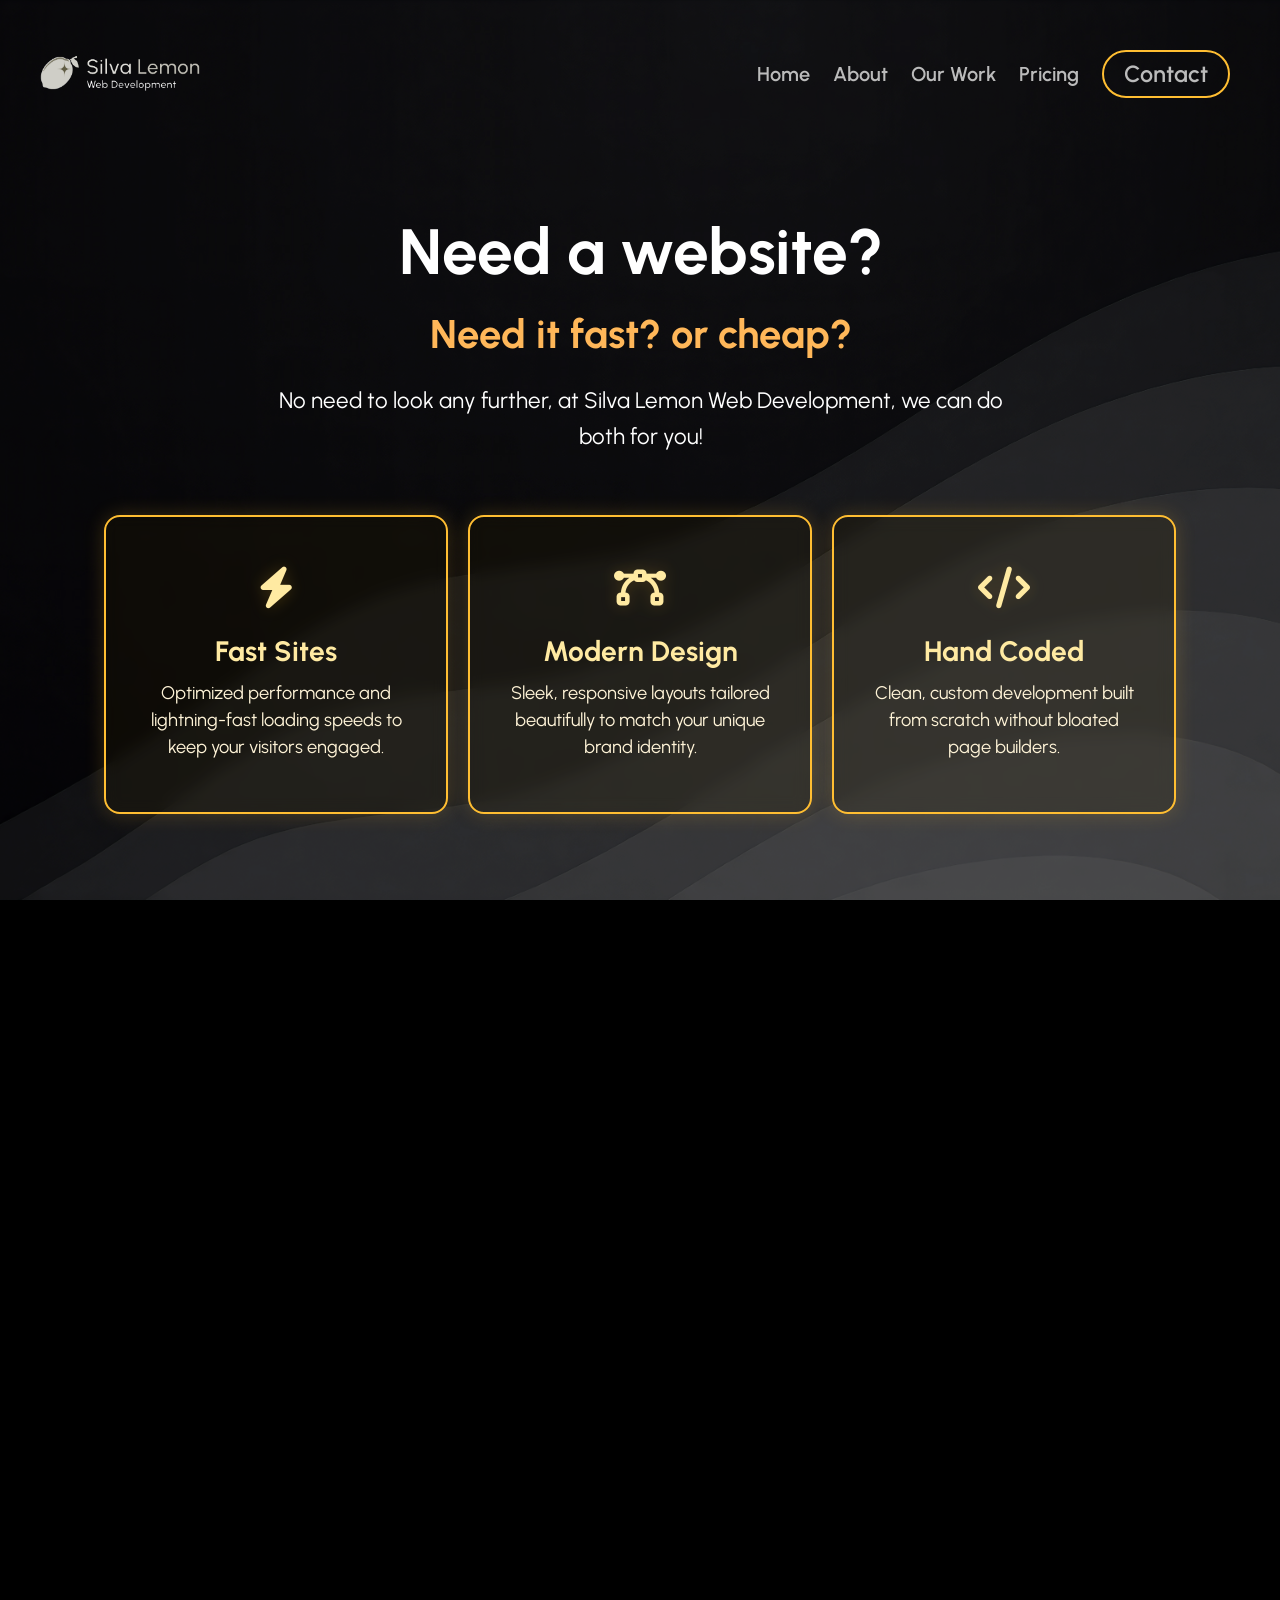
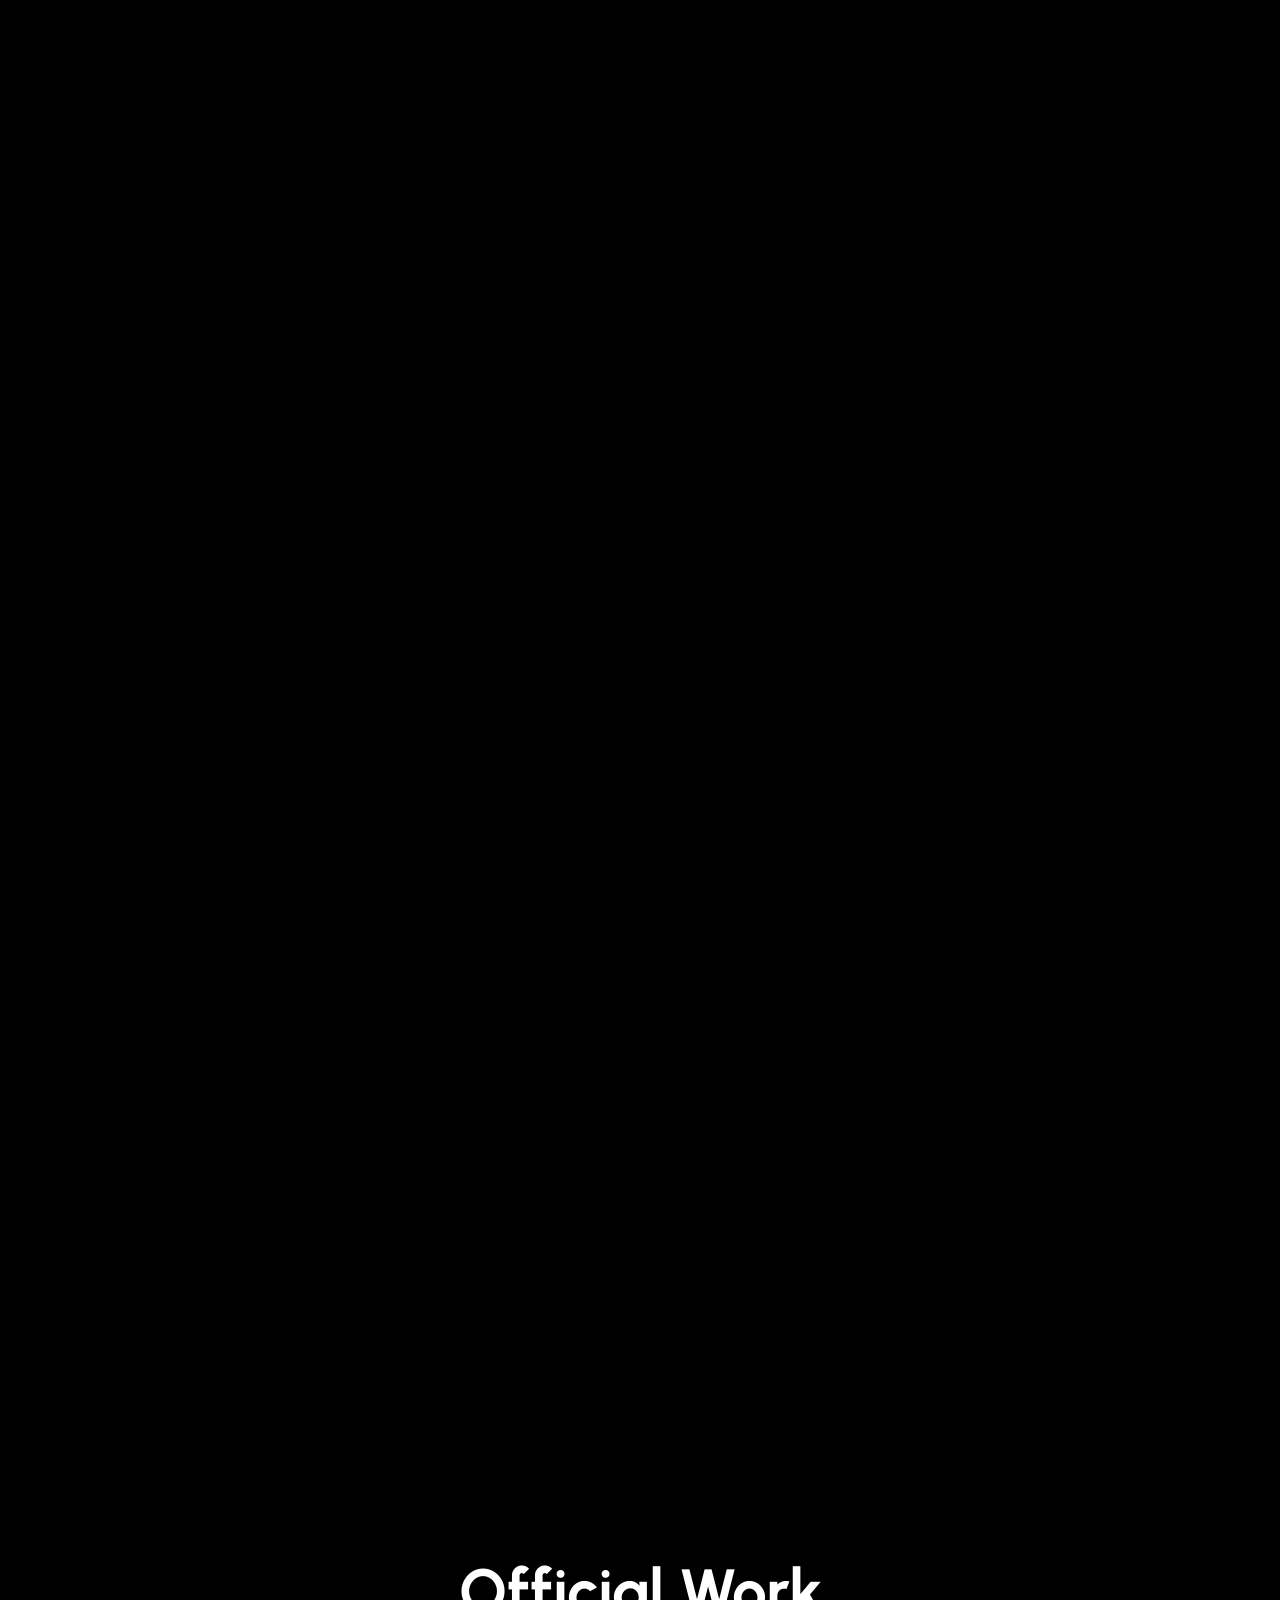
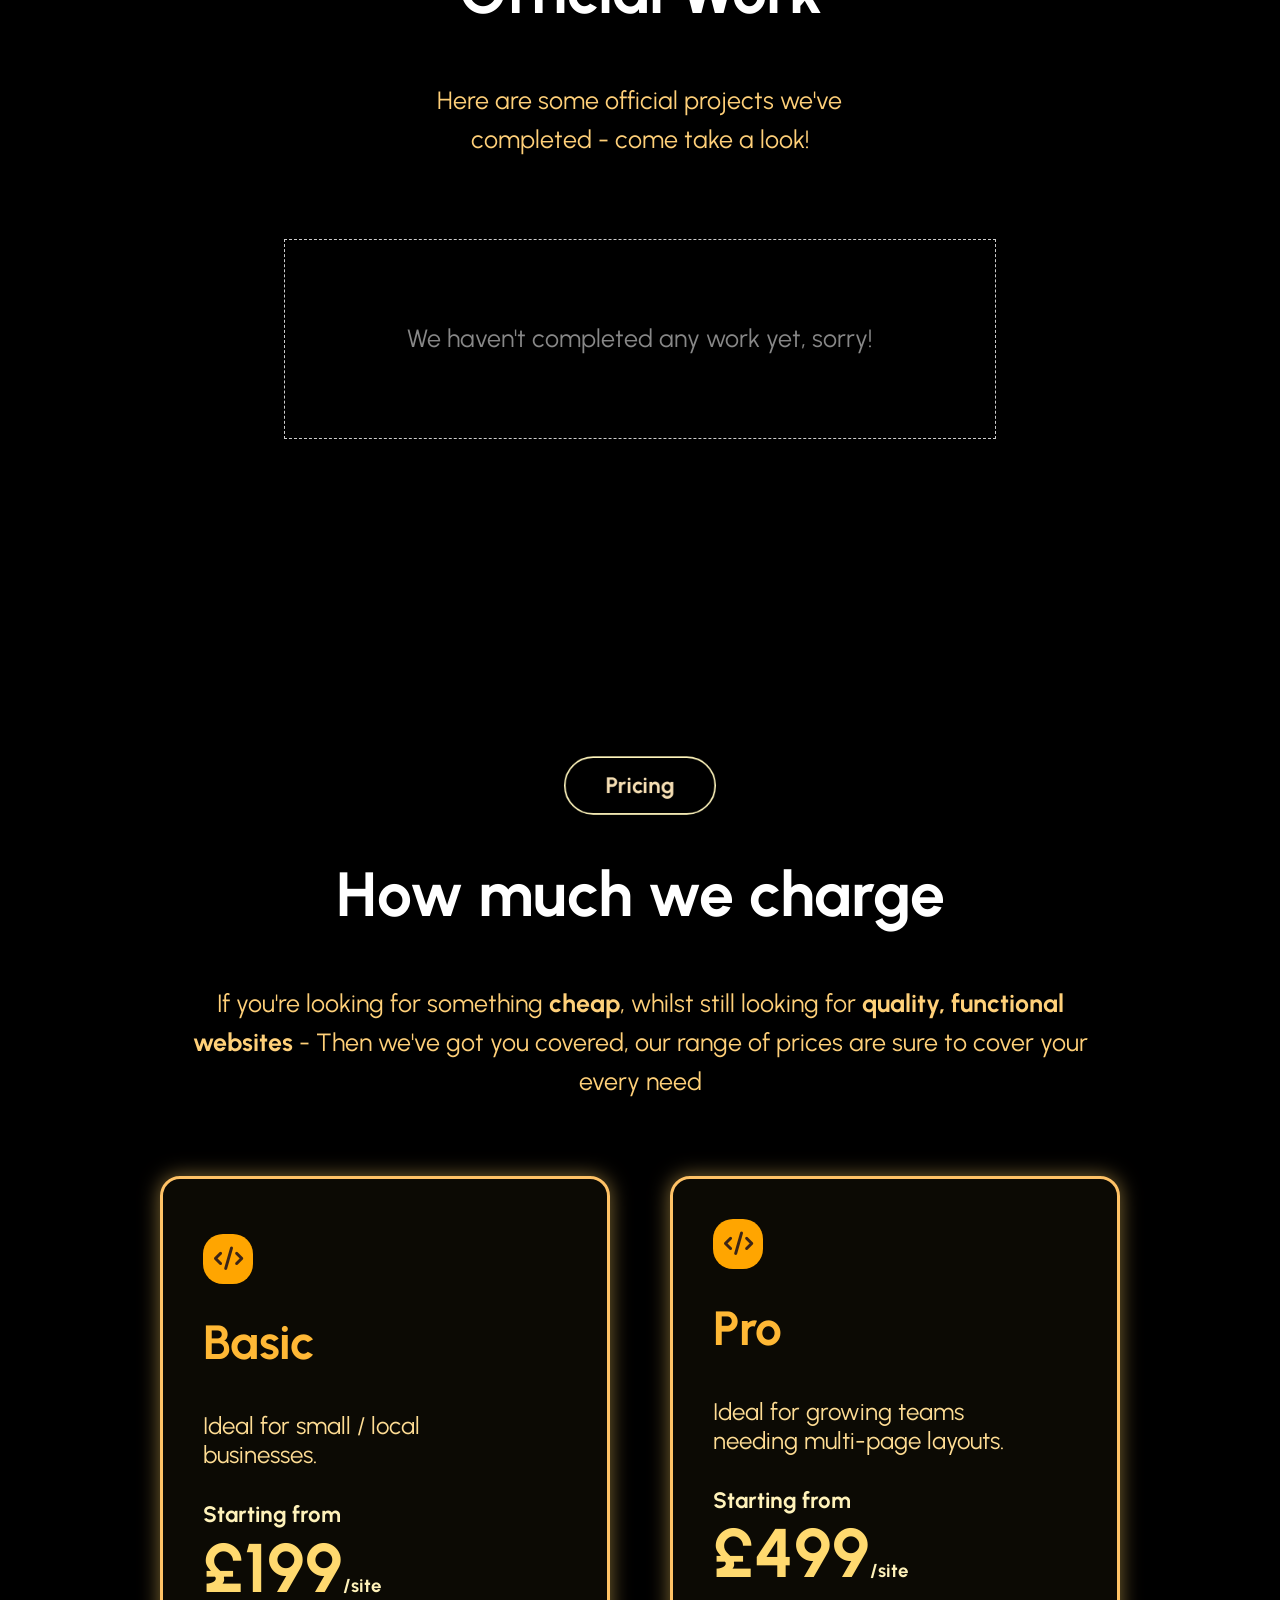
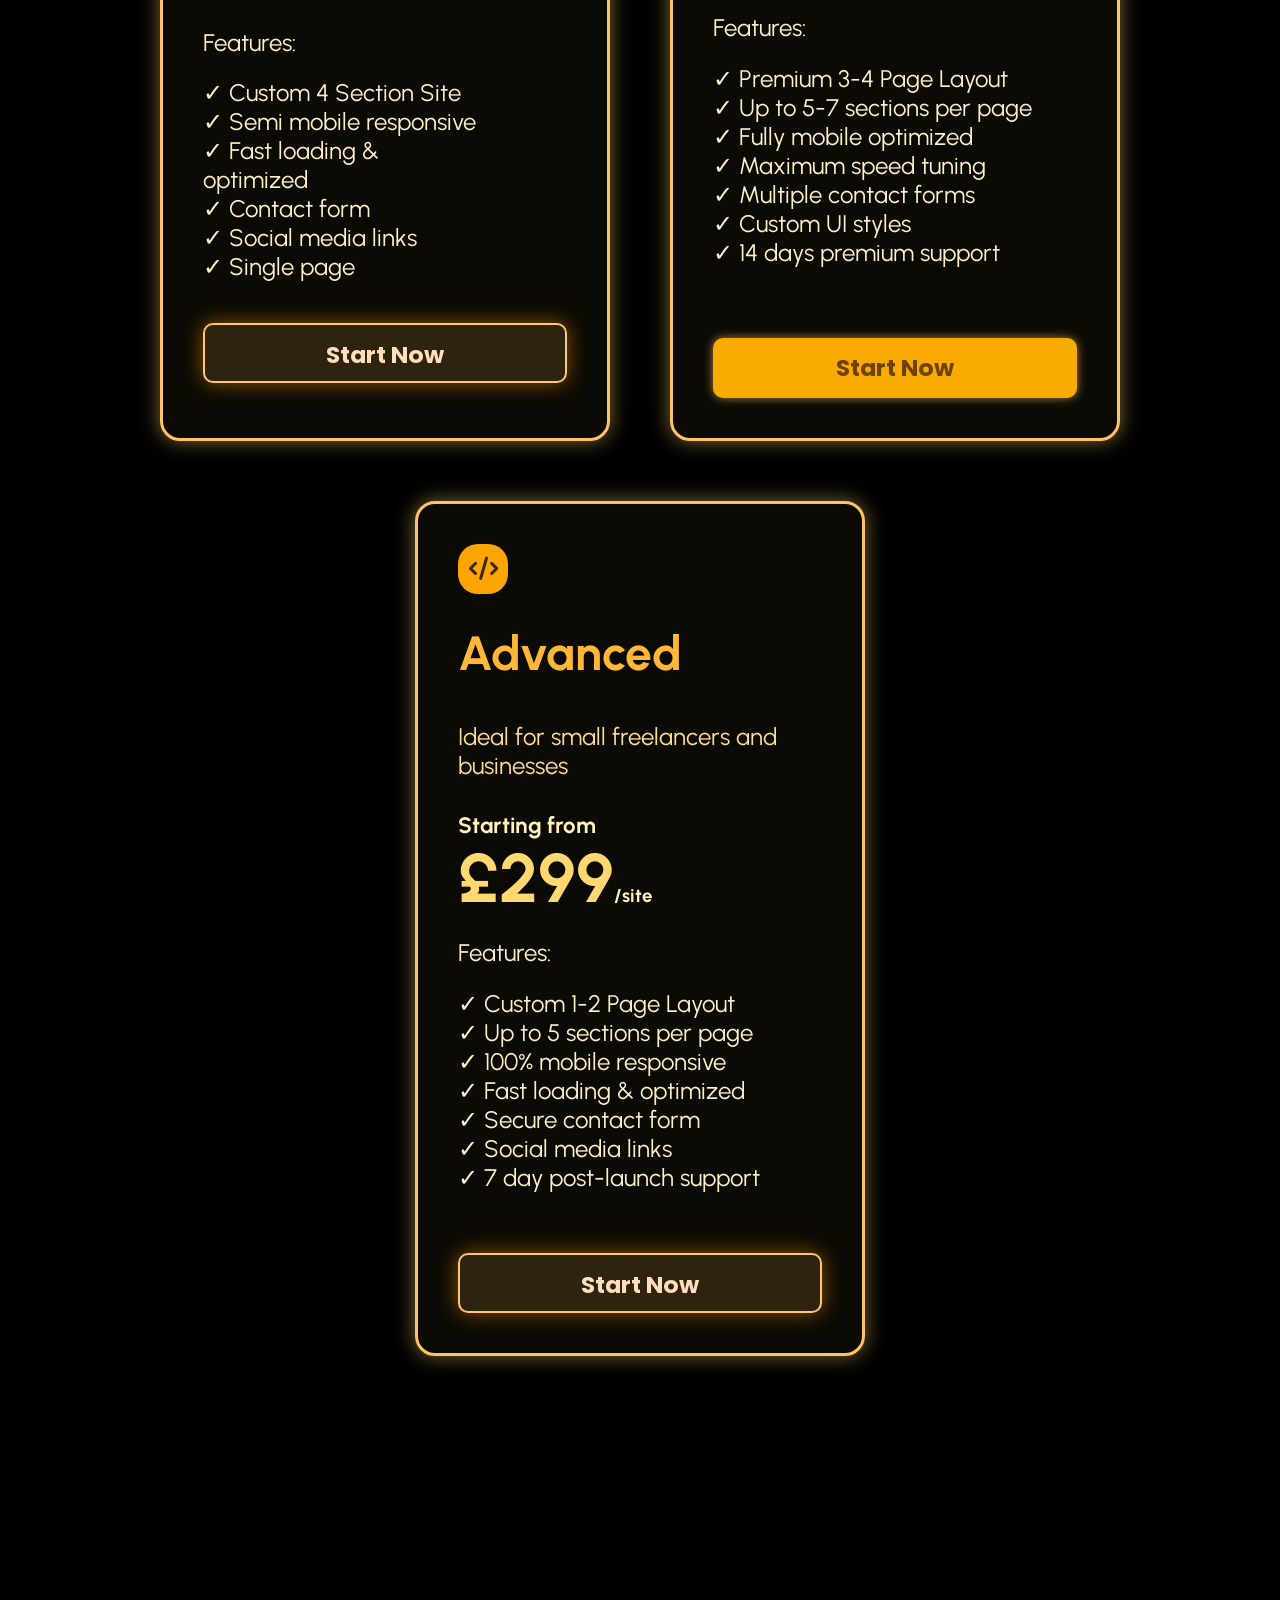
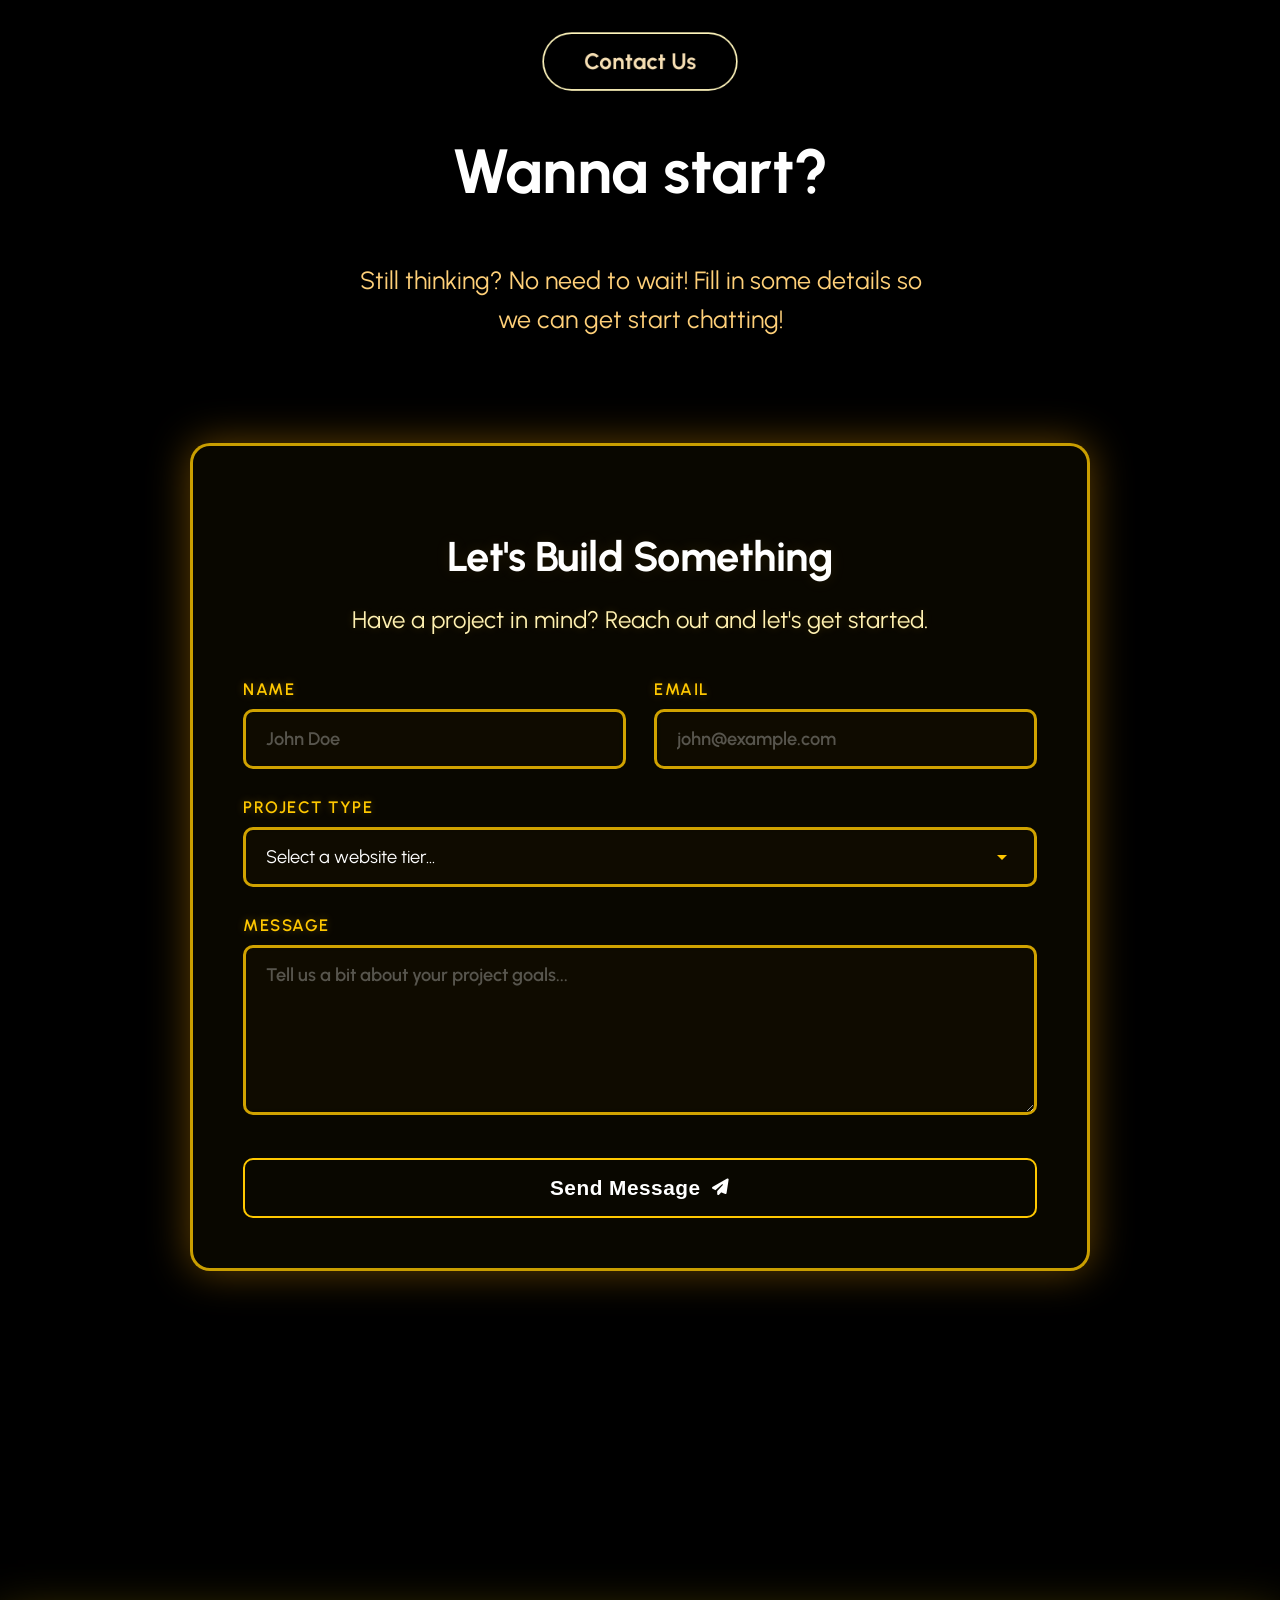
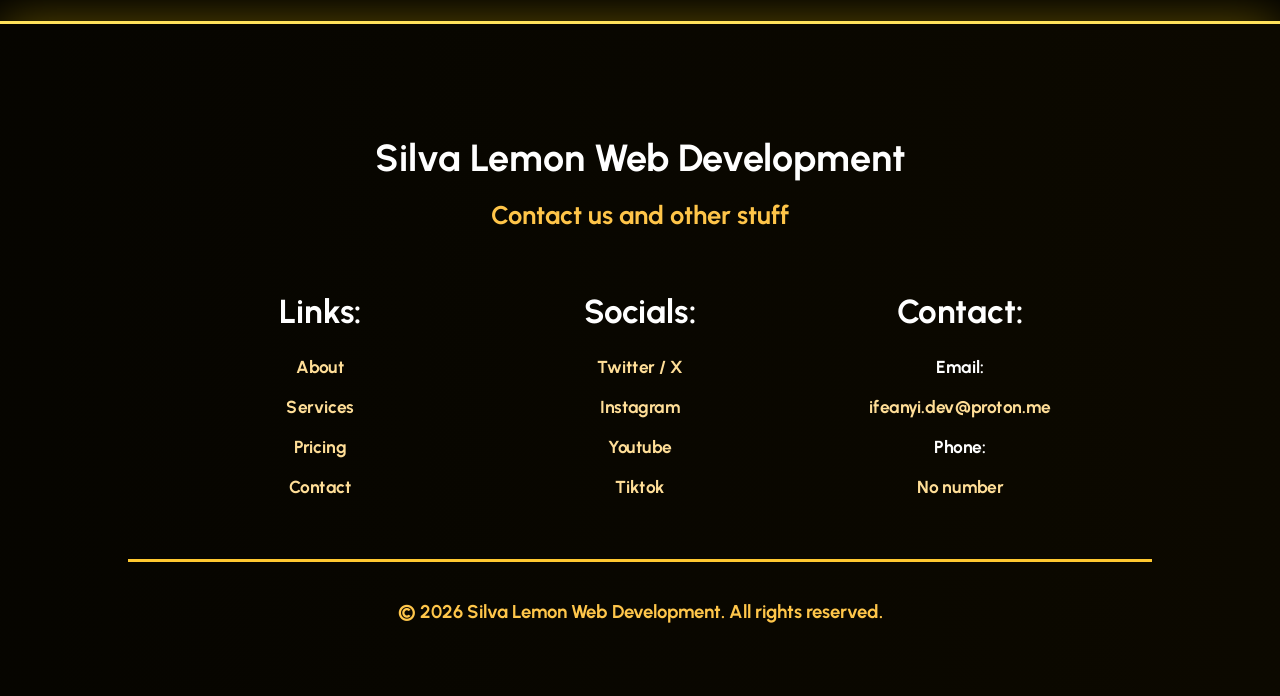
==== commit fa5c5cb0: "Updated Restaurant" ====
--- a/index.html
+++ b/index.html
@@ -110,108 +110,131 @@
     </section>
 
 
-<section class="services" id="services">
-    <div class="smallTitle animate fade-in">
-        <p>Our Work</p>
-    </div>
-    <div class="servicesTitle animate slide-up">
-        <h1>What we've made</h1>
-        <p>We offer a wide range of site styles, including modern, minimalistic, cyberpunk, clean and many more.
-            <b>Here are some of our templates:</b> <br><span class="lighter">(Note that your desired design
-                <b>doesn't</b> have to fit these themes)</b></span>
-        </p>
-    </div>
-
-    <div class="slideshow-container animate scale-in">
-        <div class="mySlides fade techTheme">
-            <div class="slide-content">
-                <div class="slide-image">
-                    <img src="cyberImage.png" alt="Template One" class="Tech">
-                    <div class="projectOverlay">
-                        <a href="techsite-template/index.html" class="viewButton">View Live Site ↗</a>
-                    </div>
-                </div>
-                <div class="slide-info">
-                    <h2>Cyber Company</h2>
-                    <p>A razor-sharp, high-voltage landing page design featuring neon terminal accents and dark-mode
-                        styling built for advertising modern security platforms.</p>
-                    <div class="slideButtons">
-                        <button class="see-site-btn"
-                            onclick="document.location.href = 'techsite-template/index.html';">View</button>
-                        <button class="see-next-btn" onclick="plusSlides(1)">Next ></button>
-                    </div>
-                </div>
-            </div>
-        </div>
-
-        <div class="mySlides fade medicalTheme">
-            <div class="slide-content">
-                <div class="slide-image">
-                    <img src="healthCare.png" alt="Template Two" class="med">
-                    <div class="projectOverlay2">
-                        <a href="medical-template/index.html" class="viewButton">View Live Site ↗</a>
-                    </div>
-                </div>
-                <div class="slide-info">
-                    <h2>Medical Site</h2>
-                    <p>A clean, modern medical website template designed to inspire trust and professionalism,
-                        perfect for GP practices, clinics, and healthcare providers.</p>
-                    <div class="slideButtons">
-                        <button class="see-site-btn"
-                            onclick="document.location.href = 'medical-template/index.html';">View</button>
-                        <button class="see-next-btn" onclick="plusSlides(1)">Next ></button>
-                    </div>
-                </div>
-            </div>
-        </div>
-
-        <div class="mySlides fade handyTheme">
-            <div class="slide-content">
-                <div class="slide-image">
-                    <img src="handyMan.png" alt="Template Three" class="med">
-                    <div class="projectOverlay">
-                        <a href="localfreelancer/index.html" class="viewButton">View Live Site ↗</a>
-                    </div>
-                </div>
-                <div class="slide-info">
-                    <h2 class="handiman">Handyman Site</h2>
-                    <p class="handimanp">A modern design with vibrant showcases and an easy-to-navigate layout. It
-                        features a services section, perfect for a contractor trying to showcase their skills.</p>
-                    <div class="slideButtons">
-                        <button class="see-site-btn handy"
-                            onclick="document.location.href = 'localfreelancer/index.html';">View</button>
-                        <button class="see-next-btn handy" onclick="plusSlides(1)">Next ></button>
-                    </div>
-                </div>
-            </div>
-        </div>
-    </div>
-
-    <br>
-
-    <div style="text-align:center" class="animate fade-in delay-2">
-        <span class="dot techDot" onclick="currentSlide(1)"></span>
-        <span class="dot mediDot" onclick="currentSlide(2)"></span>
-        <span class="dot handyDot" onclick="currentSlide(3)"></span>
-    </div>
-
-    <div class="ourWork">
-        <h1 class="secondaryTitle">Official Work</h1>
-        <p>Here are some official projects we've completed - come take a look!</p>
-        
-        <div class="slideshow-container" style="display: flex; justify-content: center; align-items: center; min-height: 200px; border: 1px dashed #ccc; padding: 20px; margin-top: 5rem;">
-            <p style="text-align: center; color: #888;">We haven't completed any work yet, sorry!</p>
-            
-            <!--
+    <section class="services" id="services">
+        <div class="smallTitle animate fade-in">
+            <p>Our Work</p>
+        </div>
+        <div class="servicesTitle animate slide-up">
+            <h1>What we've made</h1>
+            <p>We offer a wide range of site styles, including modern, minimalistic, cyberpunk, clean and many more.
+                <b>Here are some of our templates:</b> <br><span class="lighter">(Note that your desired design
+                    <b>doesn't</b> have to fit these themes)</b></span>
+            </p>
+        </div>
+
+        <div class="slideshow-container animate scale-in">
+            <div class="mySlides fade techTheme">
+                <div class="slide-content">
+                    <div class="slide-image">
+                        <img src="cyberImage.png" alt="Template One" class="Tech">
+                        <div class="projectOverlay">
+                            <a href="techsite-template/index.html" class="viewButton">View Live Site ↗</a>
+                        </div>
+                    </div>
+                    <div class="slide-info">
+                        <h2>Cyber Company</h2>
+                        <p>A razor-sharp, high-voltage landing page design featuring neon terminal accents and dark-mode
+                            styling built for advertising modern security platforms.</p>
+                        <div class="slideButtons">
+                            <button class="see-site-btn"
+                                onclick="document.location.href = 'techsite-template/index.html';">View</button>
+                            <button class="see-next-btn" onclick="plusSlides(1)">Next ></button>
+                        </div>
+                    </div>
+                </div>
+            </div>
+
+            <div class="mySlides fade medicalTheme">
+                <div class="slide-content">
+                    <div class="slide-image">
+                        <img src="healthCare.png" alt="Template Two" class="med">
+                        <div class="projectOverlay2">
+                            <a href="medical-template/index.html" class="viewButton">View Live Site ↗</a>
+                        </div>
+                    </div>
+                    <div class="slide-info">
+                        <h2>Medical Site</h2>
+                        <p>A clean, modern medical website template designed to inspire trust and professionalism,
+                            perfect for GP practices, clinics, and healthcare providers.</p>
+                        <div class="slideButtons">
+                            <button class="see-site-btn"
+                                onclick="document.location.href = 'medical-template/index.html';">View</button>
+                            <button class="see-next-btn" onclick="plusSlides(1)">Next ></button>
+                        </div>
+                    </div>
+                </div>
+            </div>
+
+            <div class="mySlides fade handyTheme">
+                <div class="slide-content">
+                    <div class="slide-image">
+                        <img src="handyMan.png" alt="Template Three" class="med">
+                        <div class="projectOverlay">
+                            <a href="localfreelancer/index.html" class="viewButton">View Live Site ↗</a>
+                        </div>
+                    </div>
+                    <div class="slide-info">
+                        <h2 class="handiman">Handyman Site</h2>
+                        <p class="handimanp">A modern design with vibrant showcases and an easy-to-navigate layout. It
+                            features a services section, perfect for a contractor trying to showcase their skills.</p>
+                        <div class="slideButtons">
+                            <button class="see-site-btn handy"
+                                onclick="document.location.href = 'localfreelancer/index.html';">View</button>
+                            <button class="see-next-btn handy" onclick="plusSlides(1)">Next ></button>
+                        </div>
+                    </div>
+                </div>
+            </div>
+
+            <div class="mySlides fade restaurantTheme">
+                <div class="slide-content">
+                    <div class="slide-image">
+                        <img src="dining.png" alt="Template Four" class="med">
+                        <div class="projectOverlay">
+                            <a href="fine-dining/index.html" class="viewButton">View Live Site ↗</a>
+                        </div>
+                    </div>
+                    <div class="slide-info">
+                        <h2 class="handiman">Fine Dining Site</h2>
+                        <p class="handimanp">A modern fine dining website with an elegant design and intuitive user
+                            experience. It includes a menu section, star meal section, and review section.</p>
+                        <div class="slideButtons">
+                            <button class="see-site-btn handy"
+                                onclick="document.location.href = 'fine-dining/index.html';">View</button>
+                            <button class="see-next-btn handy" onclick="plusSlides(1)">Next ></button>
+                        </div>
+                    </div>
+                </div>
+            </div>
+        </div>
+
+        <br>
+
+        <div style="text-align:center" class="animate fade-in delay-2">
+            <span class="dot techDot" onclick="currentSlide(1)"></span>
+            <span class="dot mediDot" onclick="currentSlide(2)"></span>
+            <span class="dot handyDot" onclick="currentSlide(3)"></span>
+            <span class="dot diningDot" onclick="currentSlide(4)"></span>
+        </div>
+
+        <div class="ourWork">
+            <h1 class="secondaryTitle">Official Work</h1>
+            <p>Here are some official projects we've completed - come take a look!</p>
+
+            <div class="slideshow-container"
+                style="display: flex; justify-content: center; align-items: center; min-height: 200px; border: 1px dashed #ccc; padding: 20px; margin-top: 5rem;">
+                <p style="text-align: center; color: #888;">We haven't completed any work yet, sorry!</p>
+
+                <!--
             <div class="mySlides fade techTheme">
                 <div class="slide-content">
                     ... (your future project code)
                 </div>
             </div>
             -->
-        </div>
-    </div>
-</section>
+            </div>
+        </div>
+    </section>
 
 
 
--- a/styles.css
+++ b/styles.css
@@ -372,7 +372,7 @@
   align-items: center;
   justify-content: center;
   text-align: center;
-  gap: 20px;
+  gap: 30px;
   height: 100%;
   width: 90%;
   margin-right: 2vh;
@@ -412,7 +412,7 @@
   font-weight: bold;
   font-family: inherit;
   color: white;
-  background: rgba(255, 187, 0, 0.2);
+  background: rgba(255, 187, 0, 0.199);
   border: 2px solid #ffc400;
   border-radius: 50px;
   cursor: pointer;
@@ -422,7 +422,6 @@
 
 .see-site-btn:hover {
   transform: scale(1.05);
-  background: #442f009d;
   box-shadow: 0 0 15px rgba(255, 153, 0, 0.2);
 }
 
@@ -432,8 +431,8 @@
   font-weight: bold;
   font-family: inherit;
   color: white;
-  background: rgba(255, 187, 0, 0.1);
-  border: 2px solid #ac8400;
+  background: rgba(255, 187, 0, 0.199);
+  border: 2px solid #ffc400;
   border-radius: 50px;
   cursor: pointer;
   box-shadow: 0 0 15px rgba(255, 230, 0, 0.3);
@@ -447,7 +446,6 @@
 
 .see-next-btn:hover {
   transform: scale(1.05);
-  background: #442f009d;
   box-shadow: 0 0 15px rgba(255, 153, 0, 0.2);
 }
 
@@ -494,6 +492,12 @@
   border: hsl(209, 100%, 50%) 2px solid;
   z-index: 2;
 }
+
+.restaurantTheme .projectOverlay {
+  border: hsl(49, 100%, 72%) 2px solid;
+  z-index: 2;
+}
+
 
 .medicalTheme .projectOverlay2 {
   border: hsl(172, 100%, 50%) 2px solid;
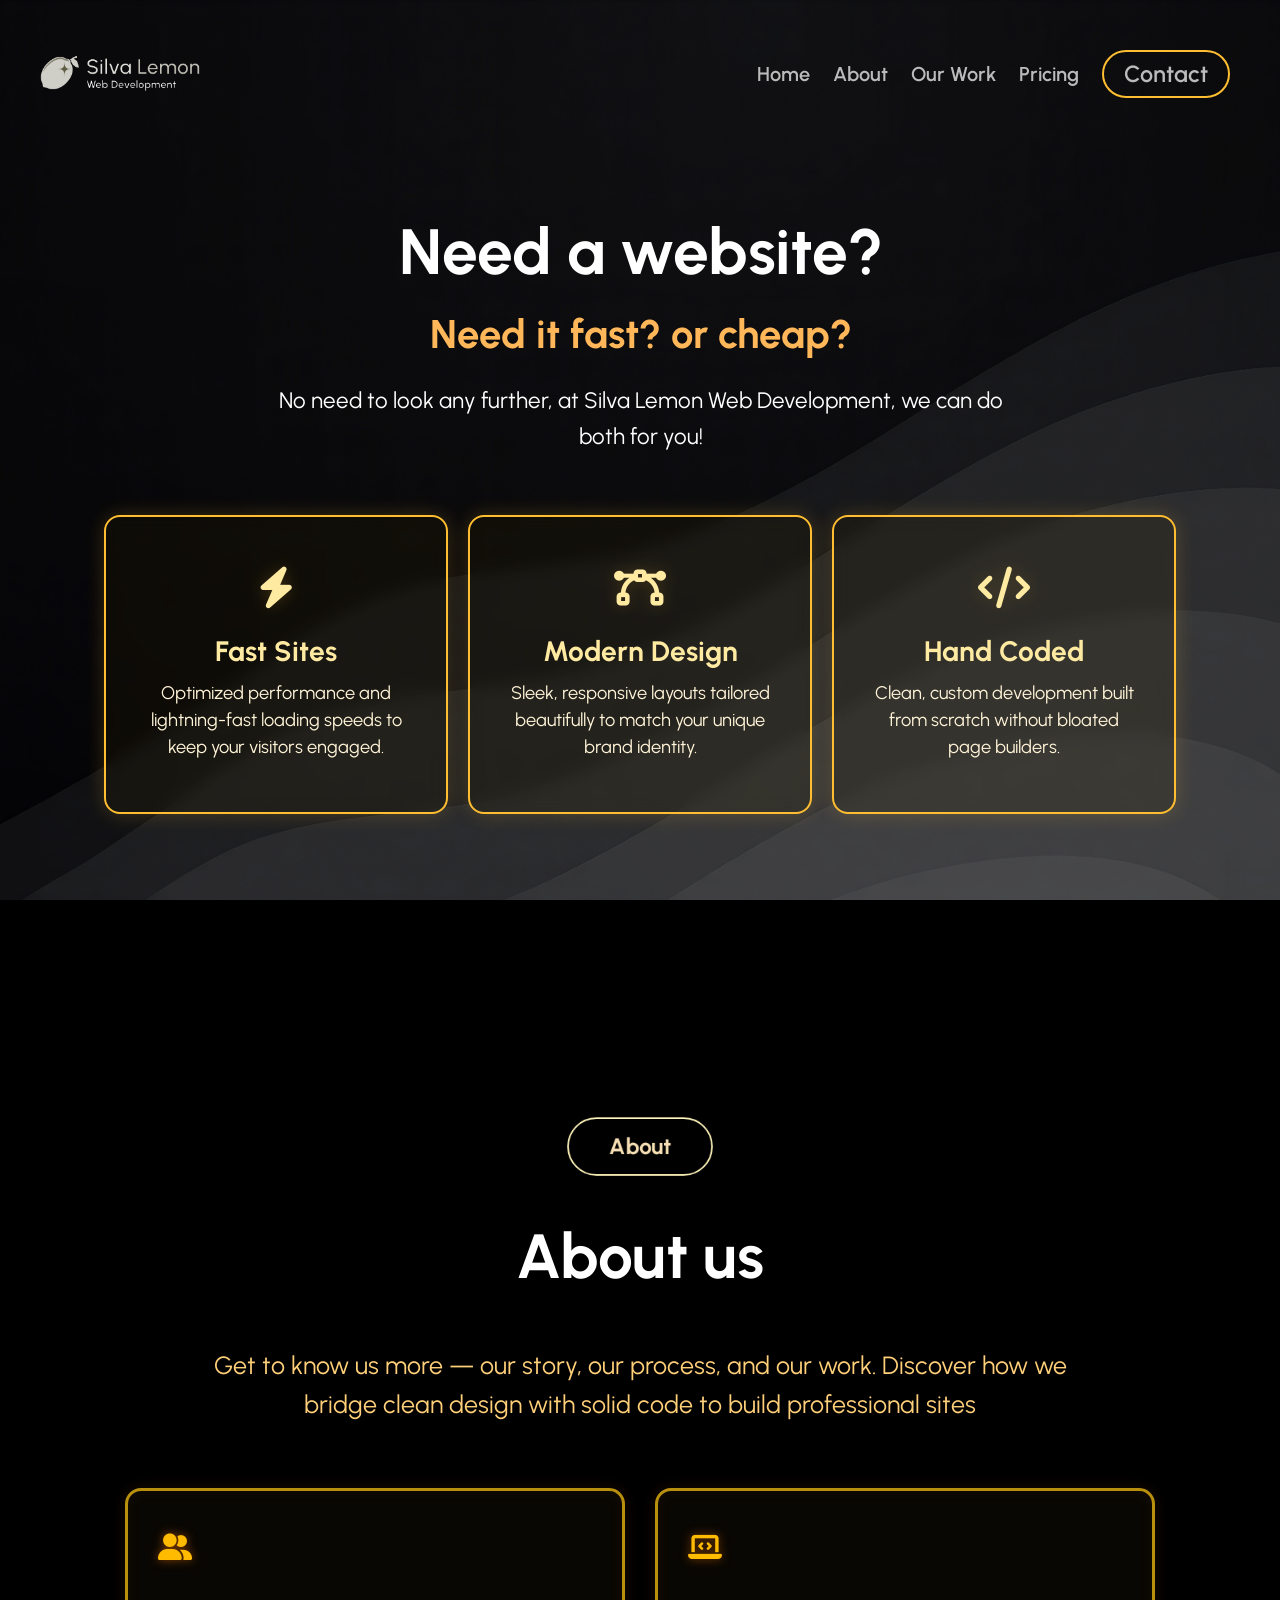
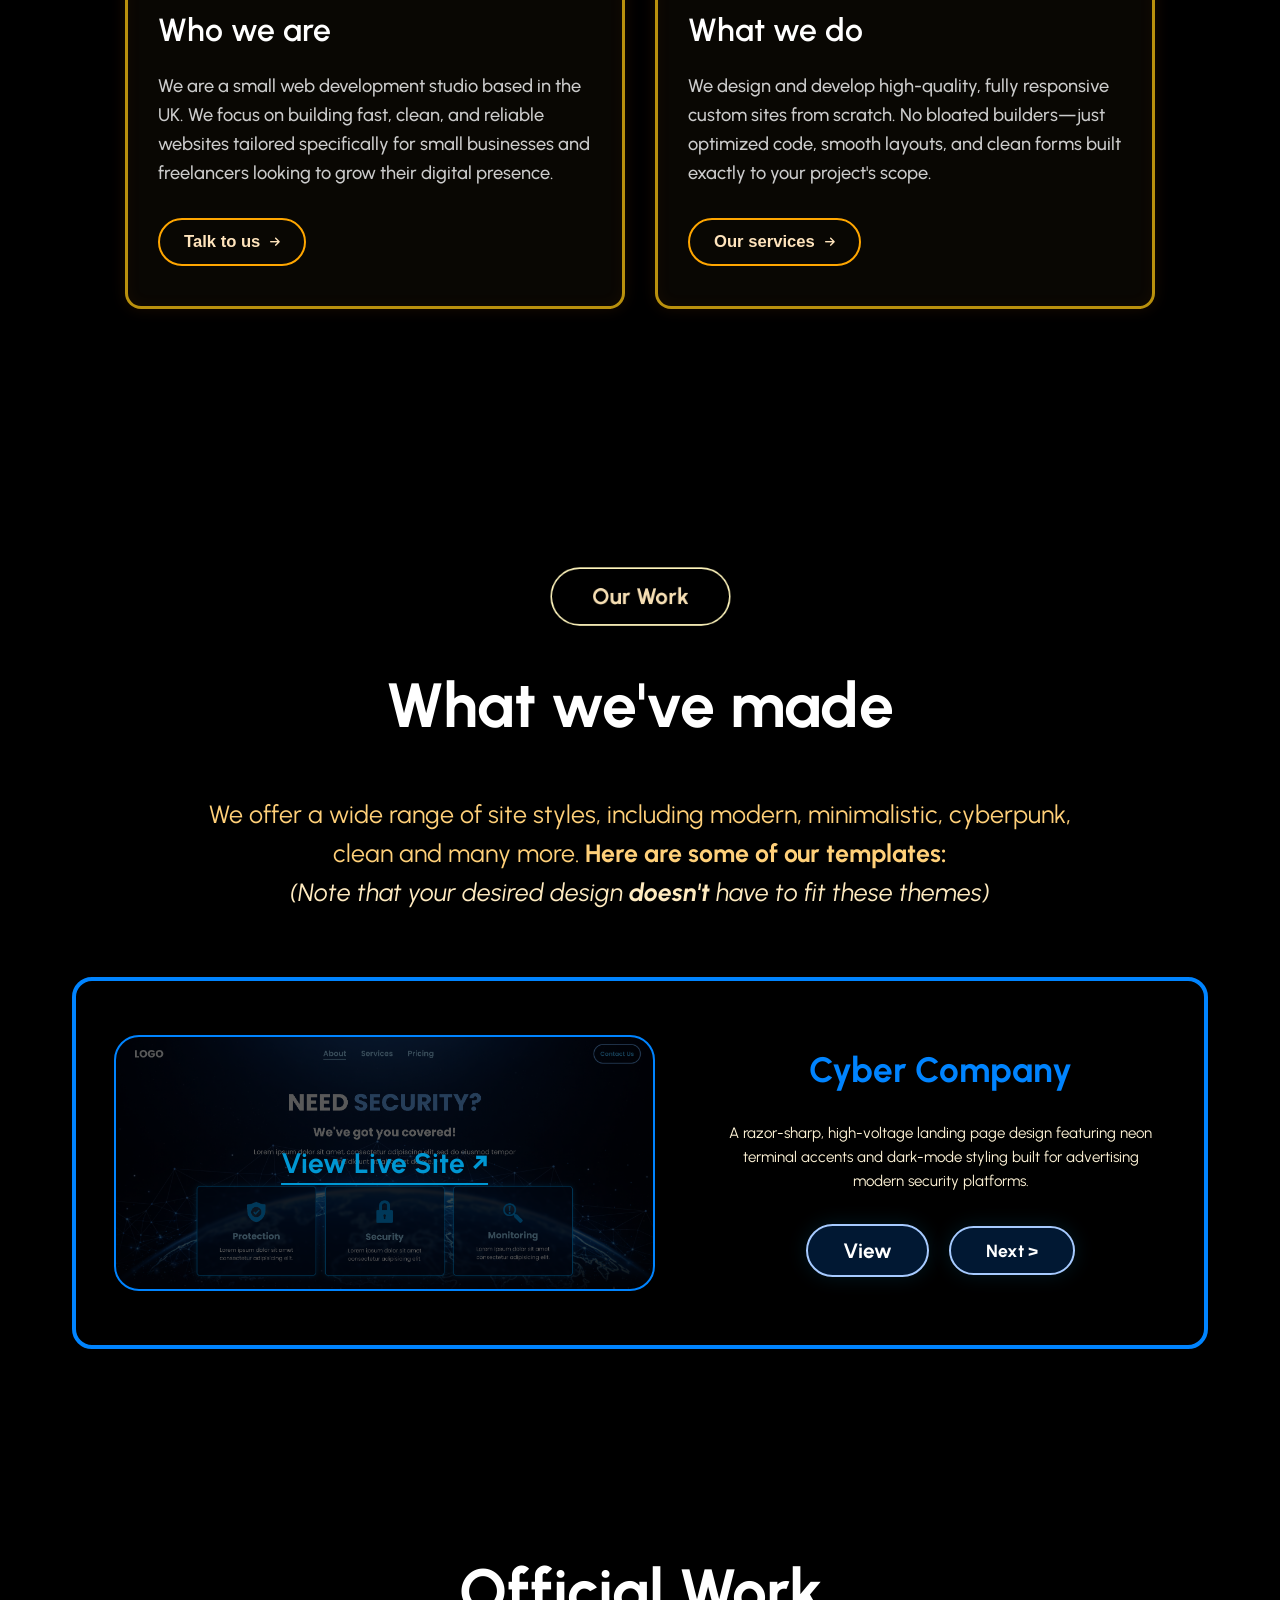
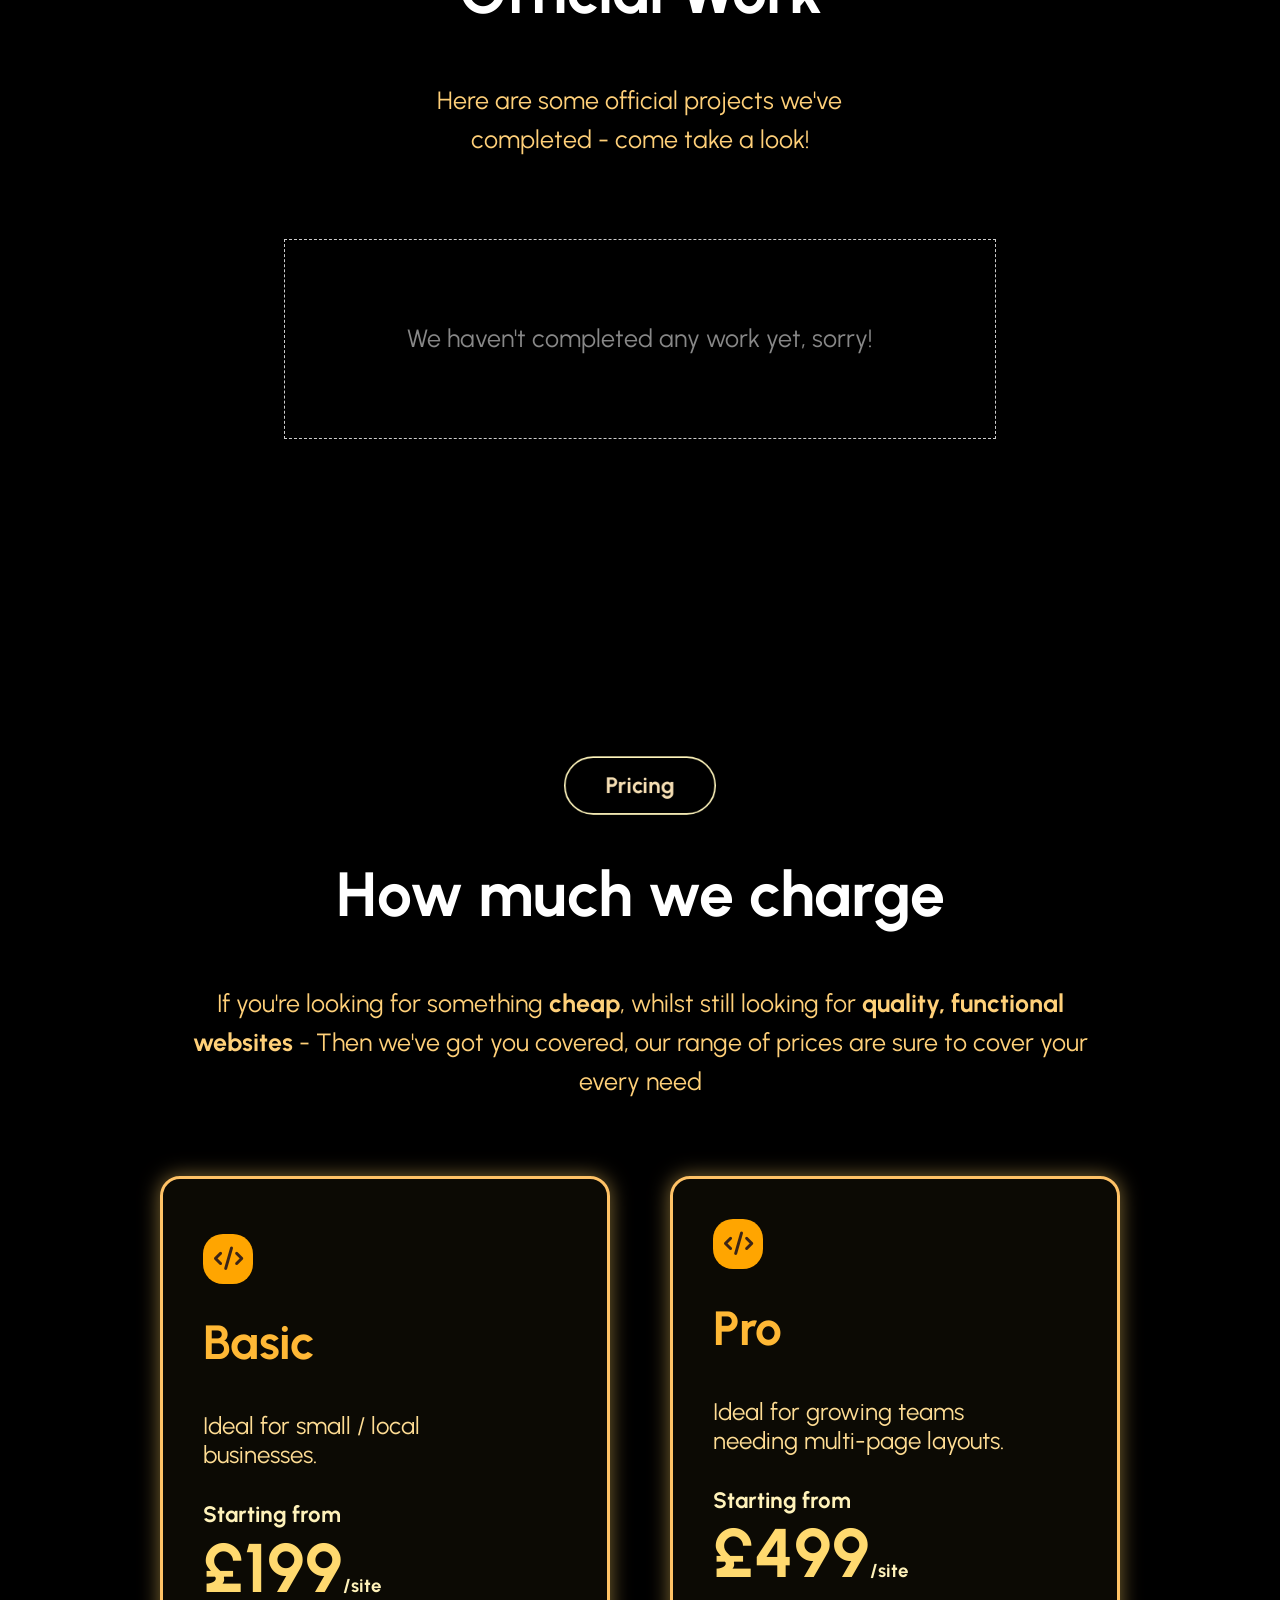
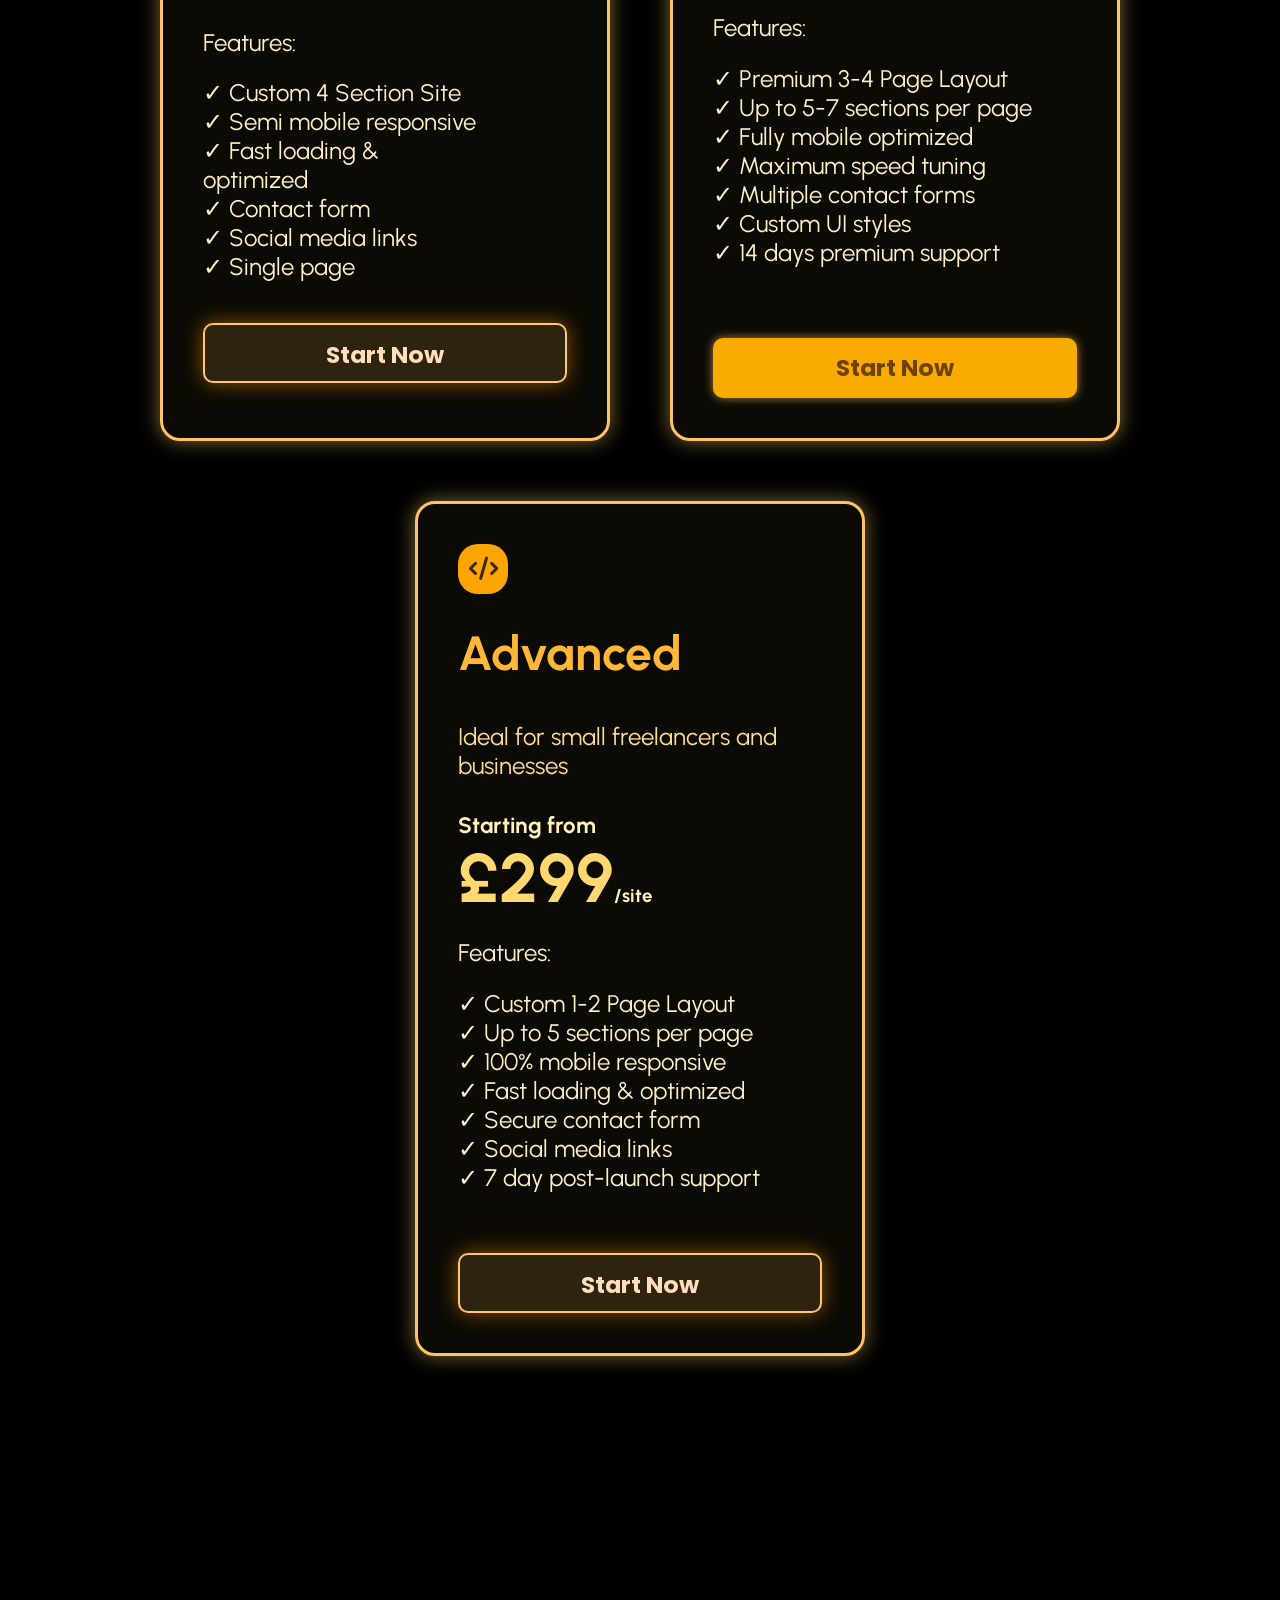
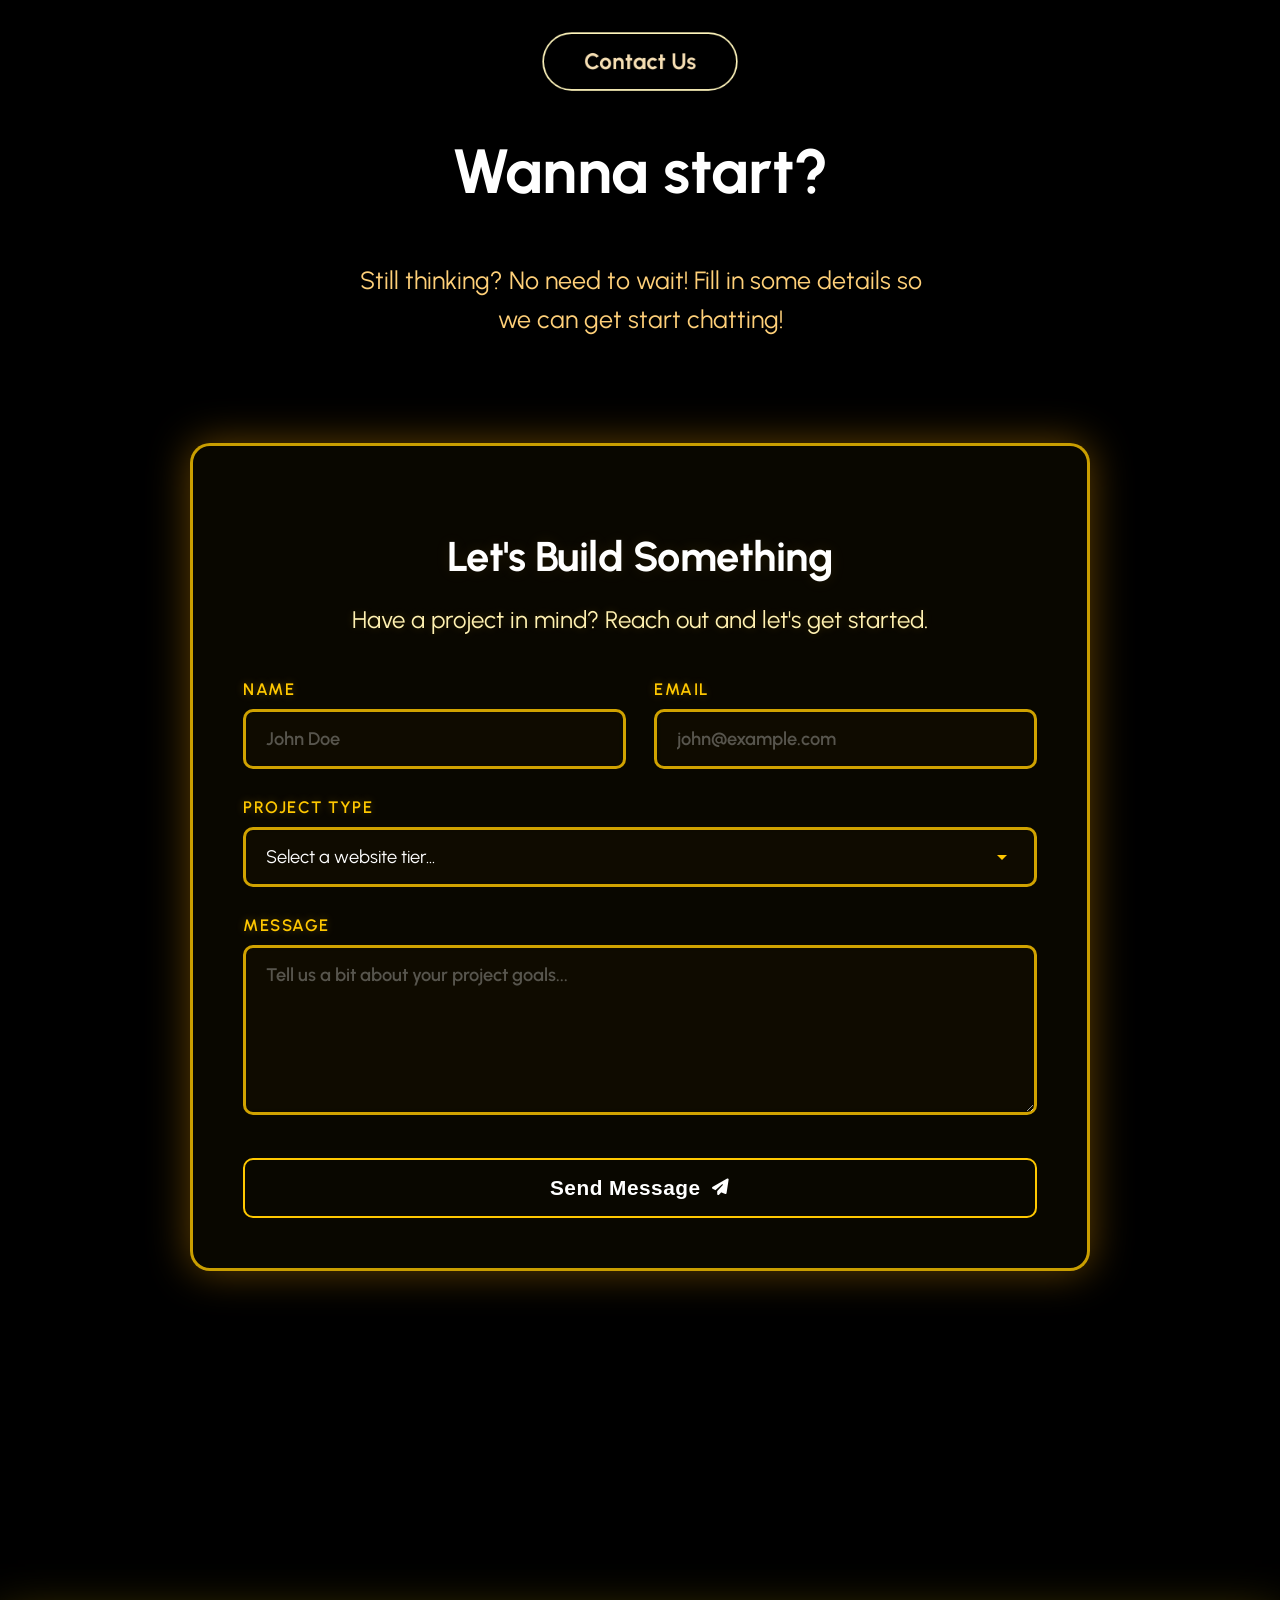
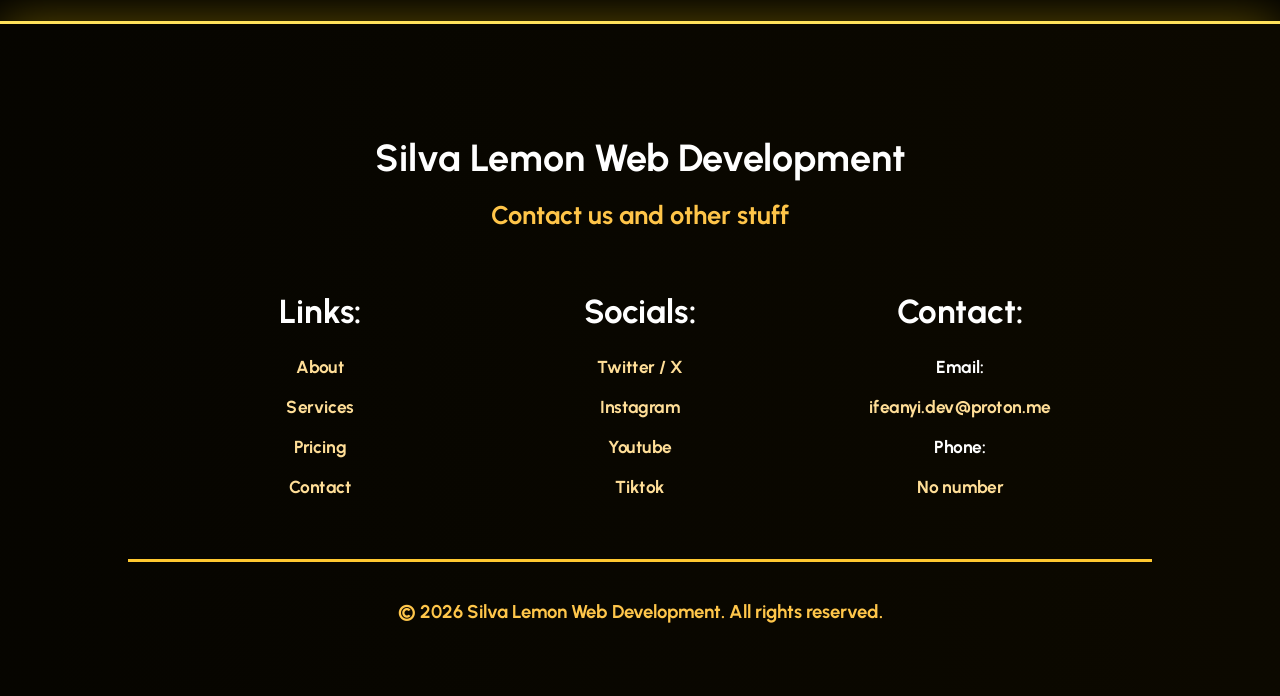
==== commit 33fd335f: "Added animations and some stuff" ====
--- a/index.html
+++ b/index.html
@@ -214,7 +214,7 @@
             <span class="dot techDot" onclick="currentSlide(1)"></span>
             <span class="dot mediDot" onclick="currentSlide(2)"></span>
             <span class="dot handyDot" onclick="currentSlide(3)"></span>
-            <span class="dot diningDot" onclick="currentSlide(4)"></span>
+            <span class="dot restaurantDot" onclick="currentSlide(4)"></span>
         </div>
 
         <div class="ourWork">
@@ -468,7 +468,8 @@
                         "active",
                         "activeTech",
                         "activeMedical",
-                        "activeHandy"
+                        "activeHandy",
+                        "activeRestaurant"
                     );
                 }
 
@@ -486,6 +487,9 @@
 
                     if (slideIndex === 3) {
                         dots[2].classList.add("active", "activeHandy");
+                    }
+                    if (slideIndex === 4) {
+                        dots[3].classList.add("active", "activeRestaurant");
                     }
 
                 }
--- a/styles.css
+++ b/styles.css
@@ -546,6 +546,11 @@
   color: #4cd1a4;
 }
 
+.restaurantTheme .viewButton {
+  color: #ffd54c;
+
+}
+
 .medicalTheme .numbertext {
   color: #4cd1a4;
 }
@@ -586,6 +591,11 @@
 .activeHandy {
   background: #ff9500;
   box-shadow: 0 0 15px rgba(255,149,0,.6);
+}
+
+.activeRestaurant {
+    background: #ffdb3a;
+  box-shadow: 0 0 15px rgba(255, 217, 0, 0.6);
 }
 
 @keyframes fade {
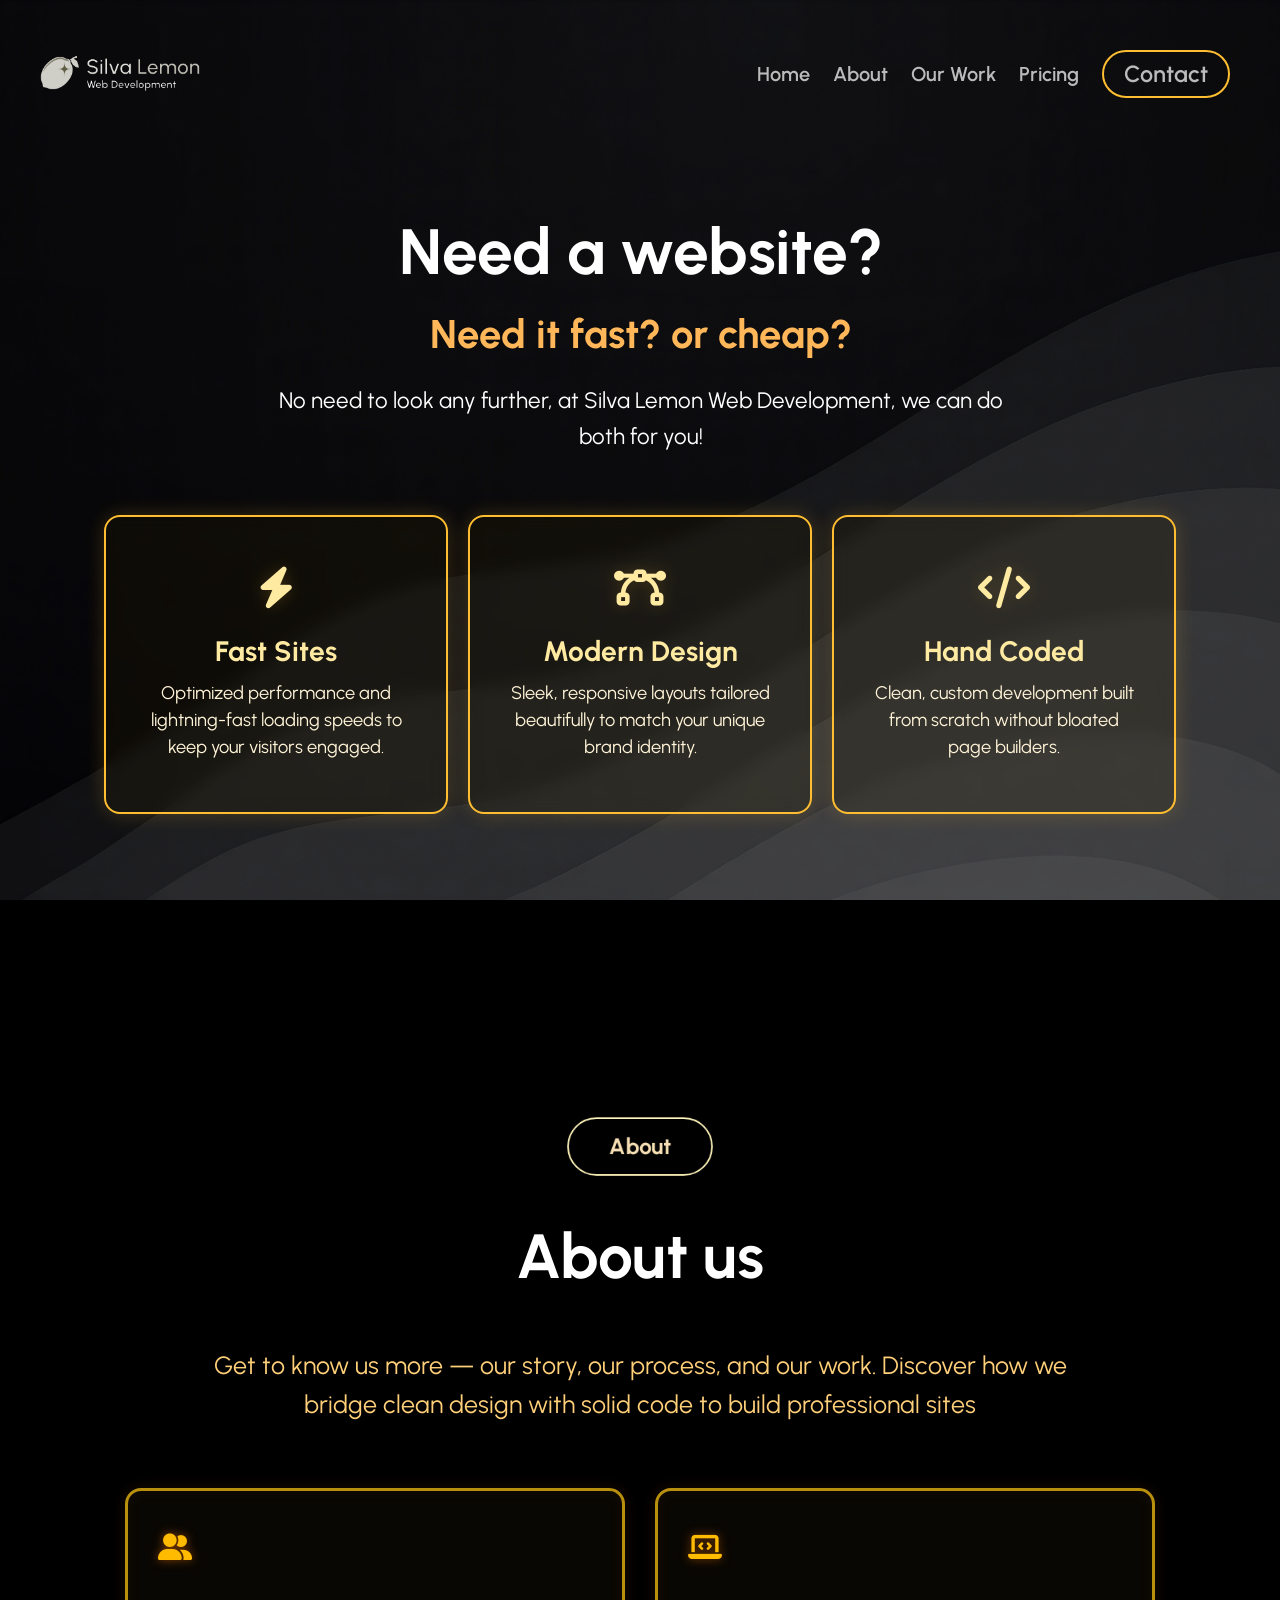
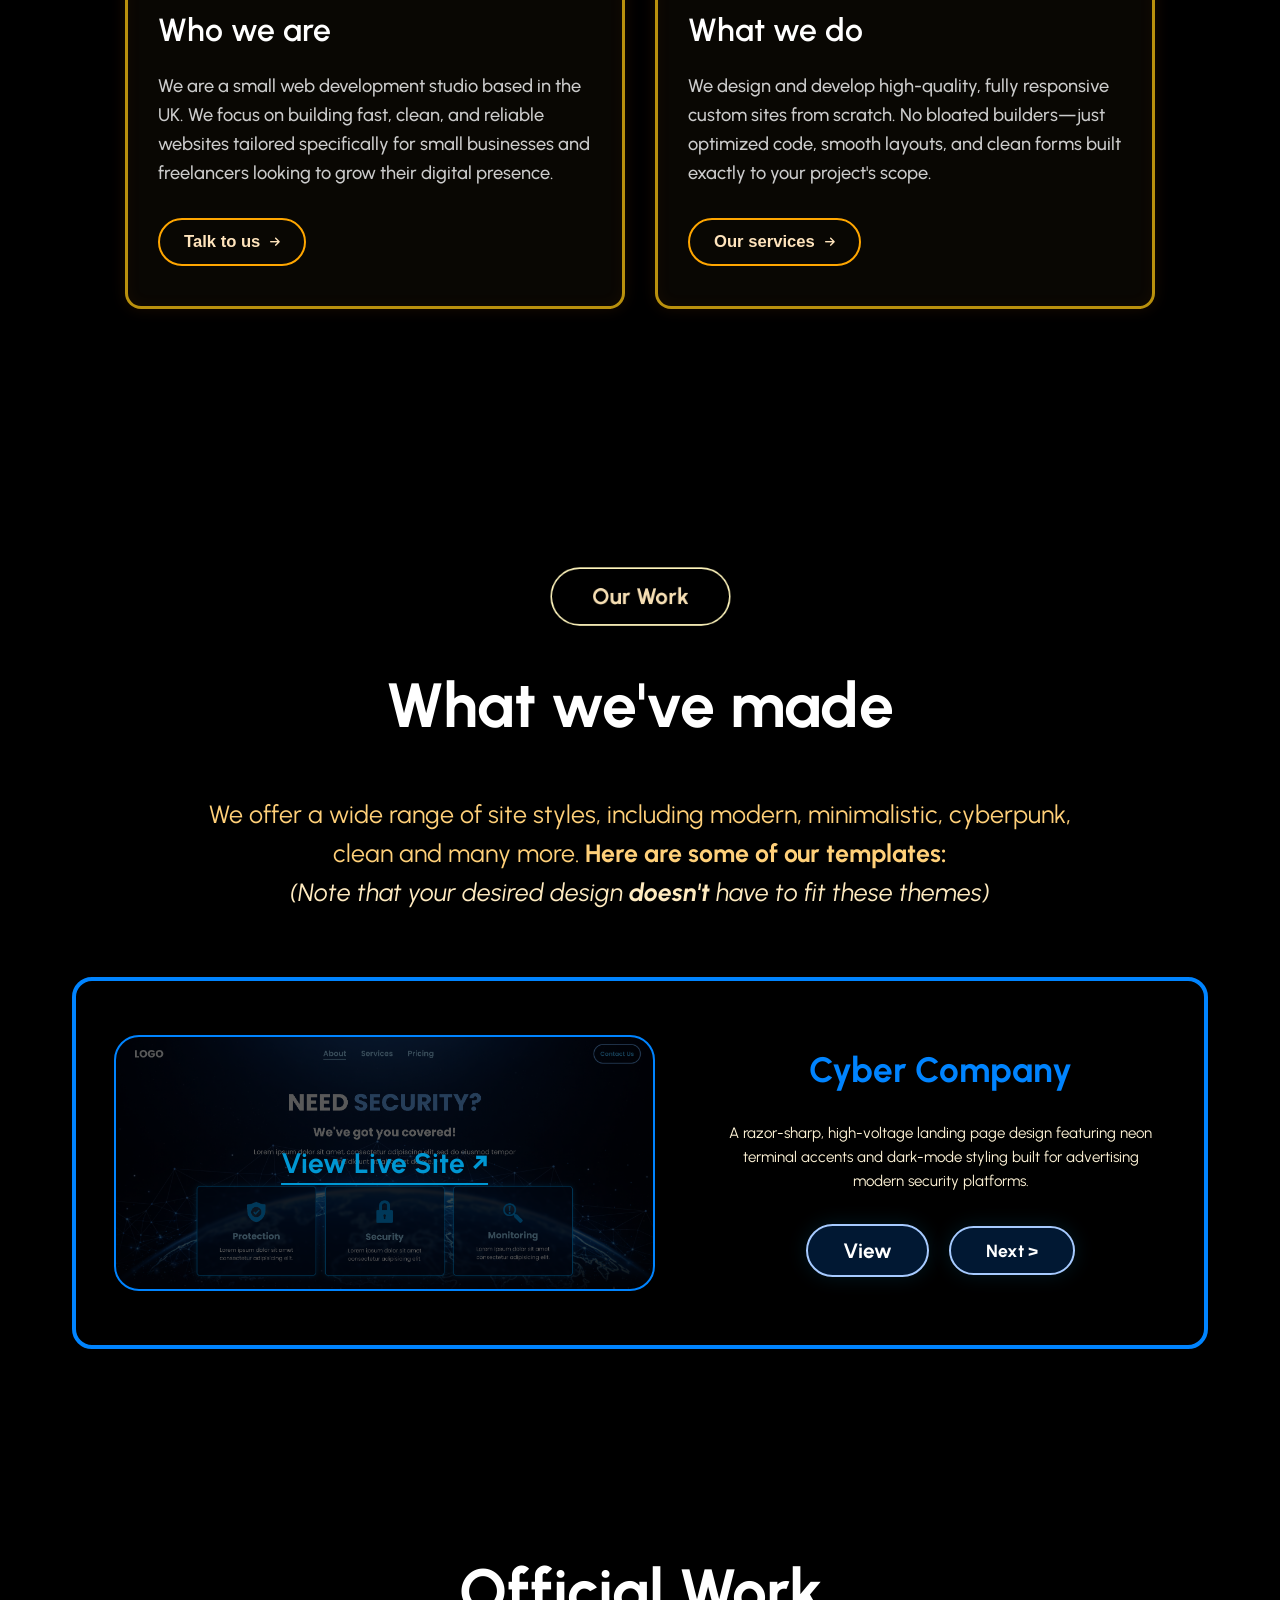
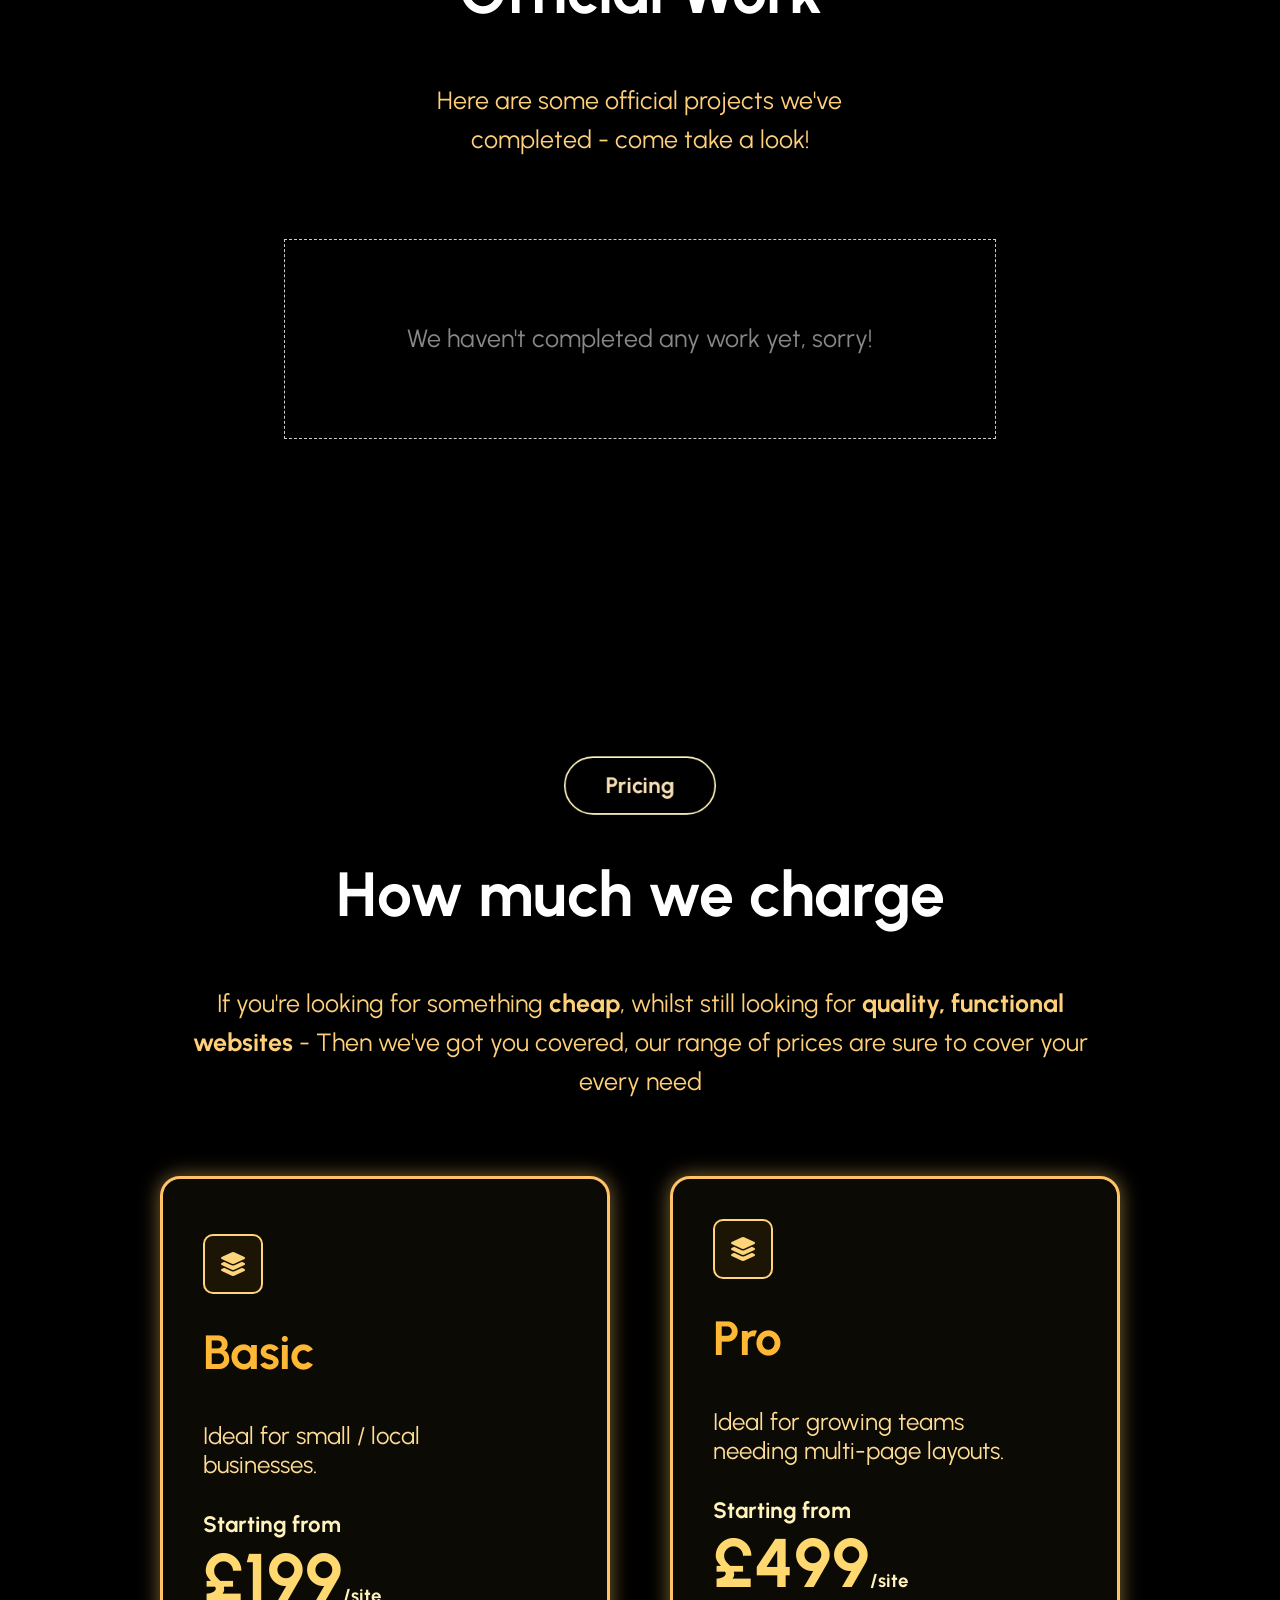
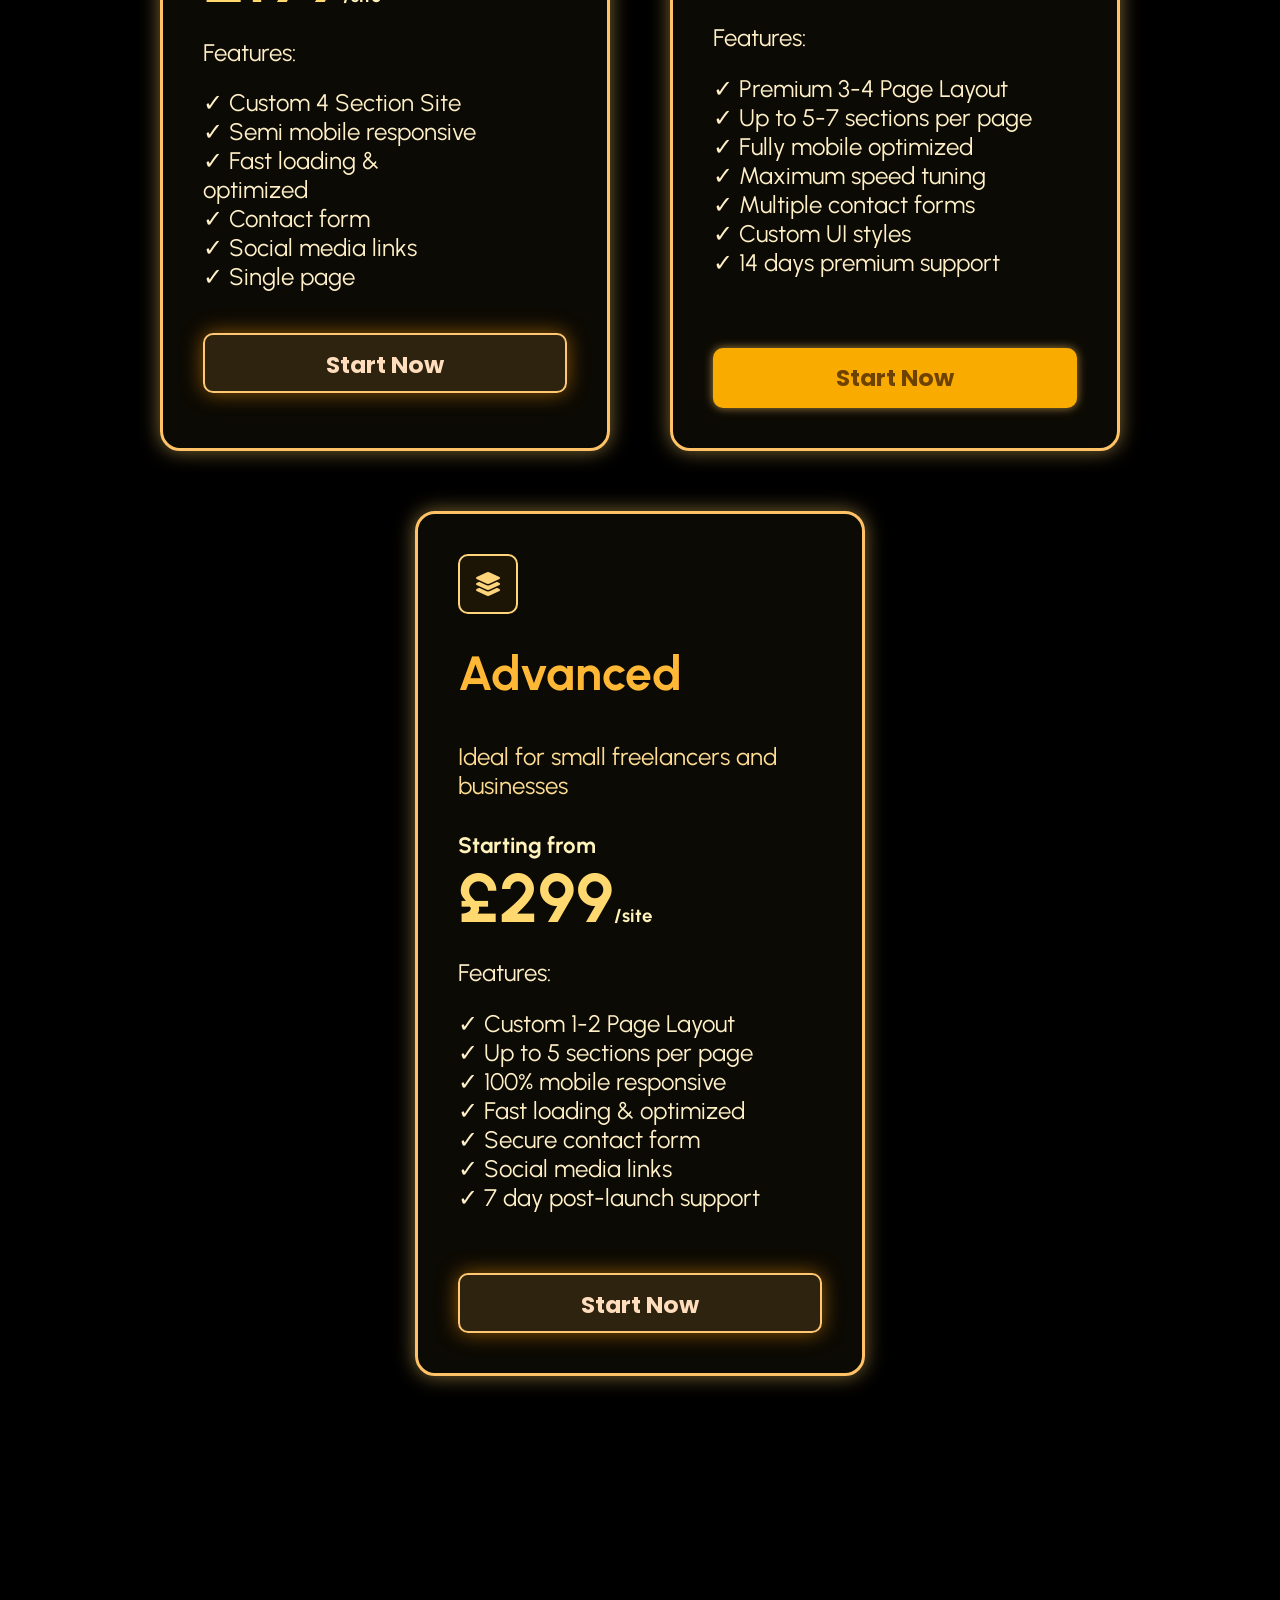
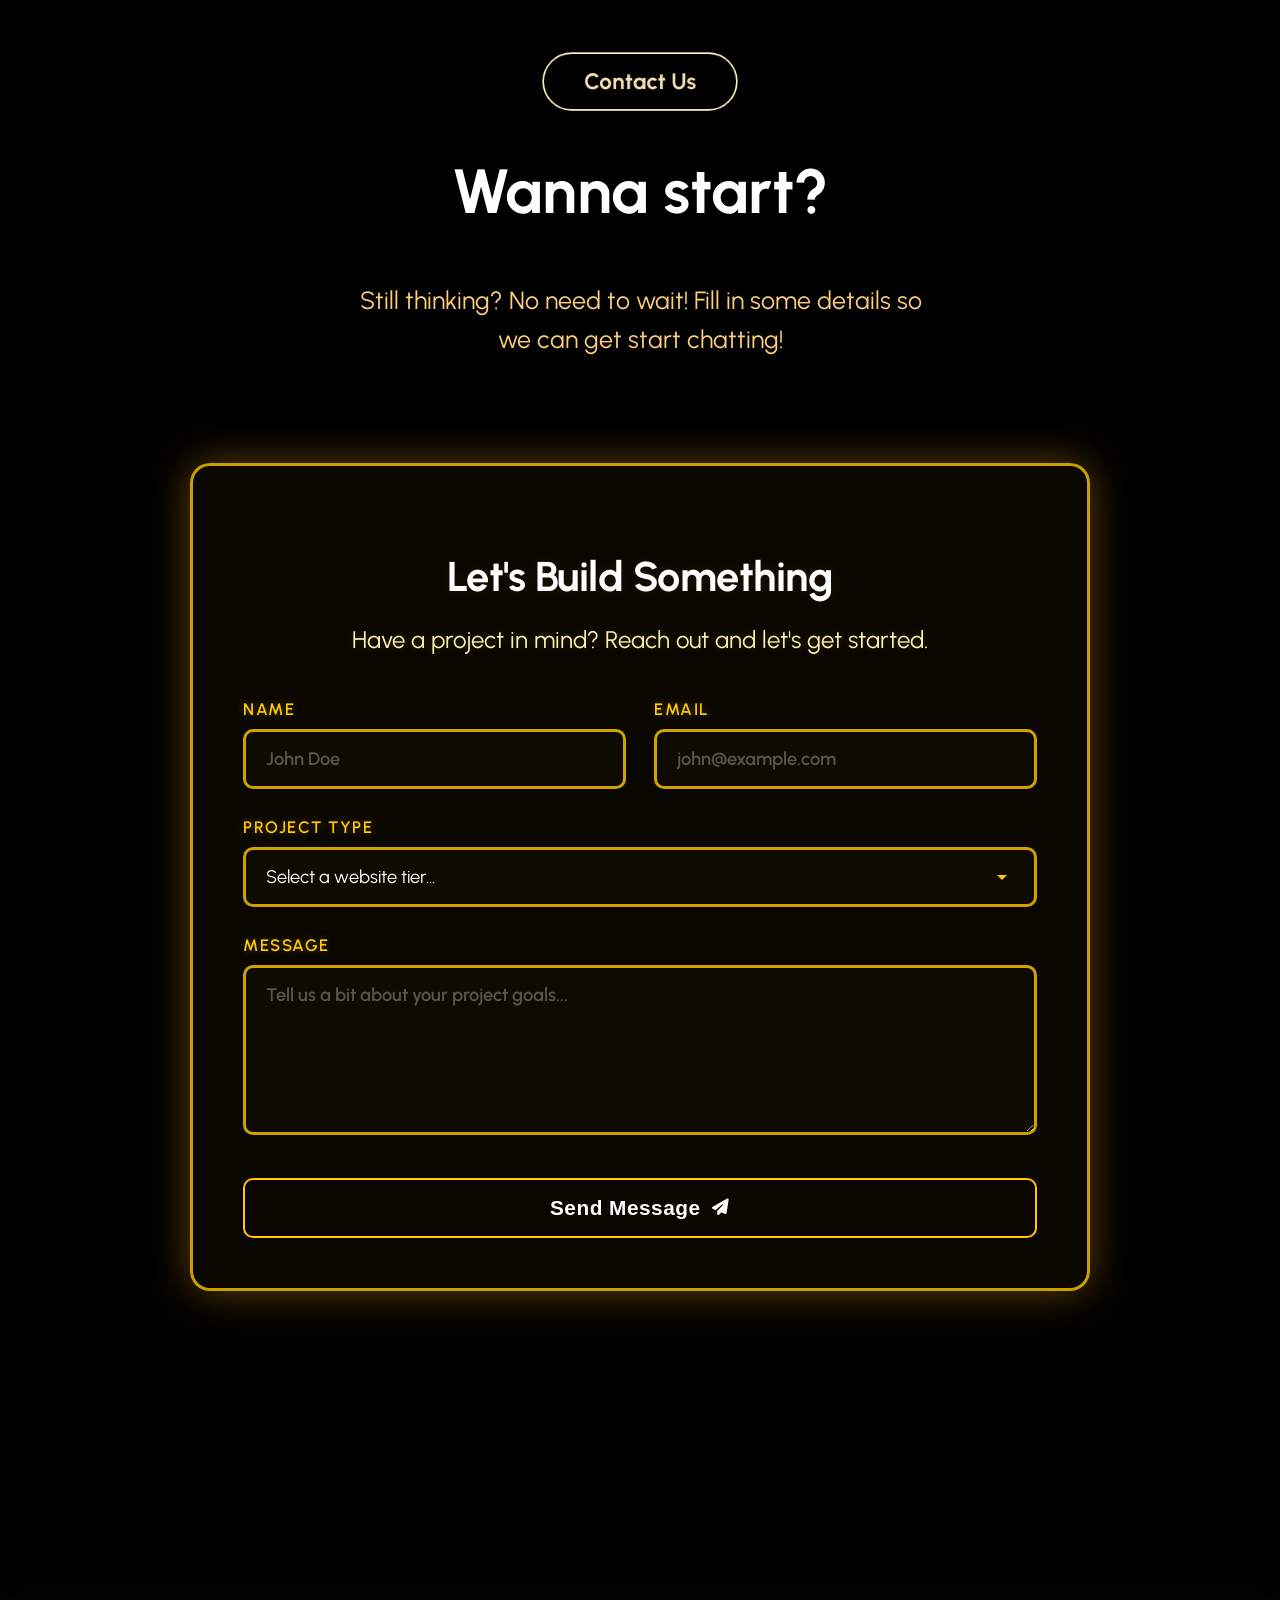
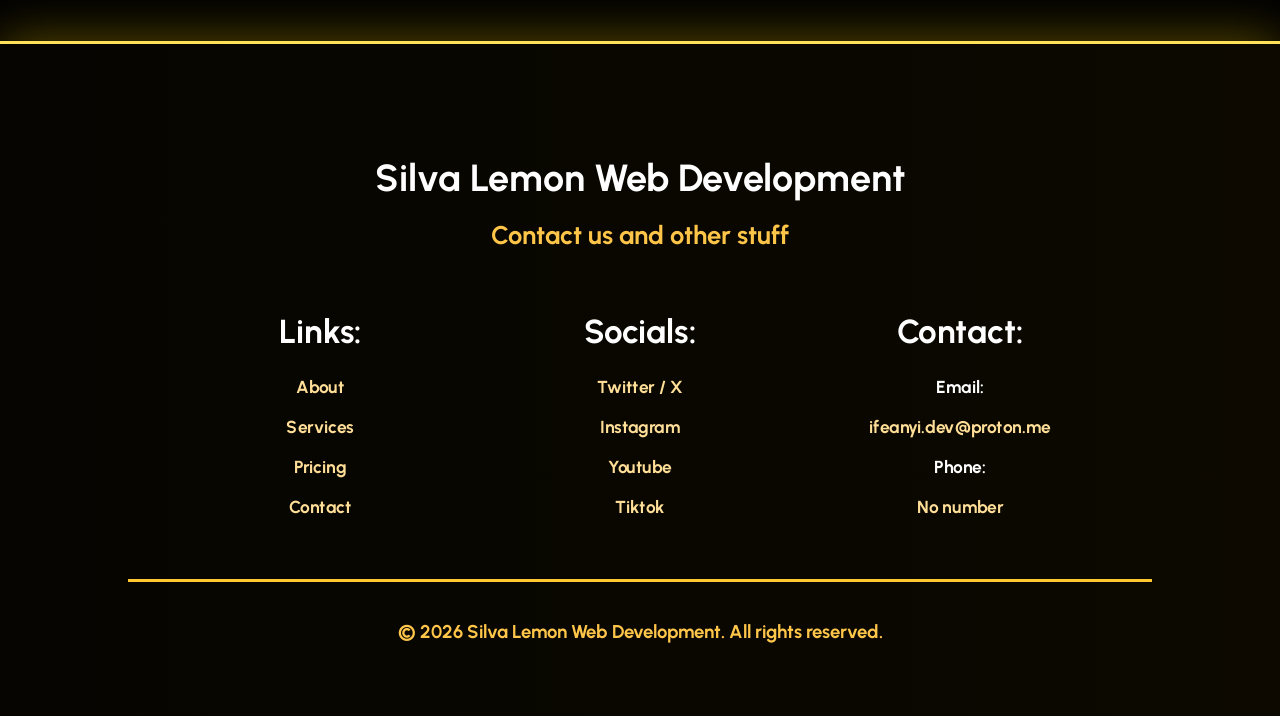
==== commit c43c7d20: "minor tweaks" ====
--- a/index.html
+++ b/index.html
@@ -206,6 +206,26 @@
                     </div>
                 </div>
             </div>
+
+            <div class="mySlides fade tutoringTheme">
+                <div class="slide-content">
+                    <div class="slide-image">
+                        <img src="tutoring.png" alt="Template Four" class="med">
+                        <div class="projectOverlay">
+                            <a href="tutoring-template/index.html" class="viewButton">View Live Site ↗</a>
+                        </div>
+                    </div>
+                    <div class="slide-info">
+                        <h2 class="tutoring">Tutoring Site</h2>
+                        <p class="tutoringp">A professional, modern sleek template, made for local tutors who want a place to display their services.</p>
+                        <div class="slideButtons">
+                            <button class="see-site-btn handy"
+                                onclick="document.location.href = 'tutoring-template/index.html';">View</button>
+                            <button class="see-next-btn handy" onclick="plusSlides(1)">Next ></button>
+                        </div>
+                    </div>
+                </div>
+            </div>
         </div>
 
         <br>
@@ -215,6 +235,7 @@
             <span class="dot mediDot" onclick="currentSlide(2)"></span>
             <span class="dot handyDot" onclick="currentSlide(3)"></span>
             <span class="dot restaurantDot" onclick="currentSlide(4)"></span>
+            <span class="dot tutorDot" onclick="currentSlide(5)"></span>
         </div>
 
         <div class="ourWork">
@@ -255,7 +276,7 @@
             <div class="priceBox animate scale-in">
                 <div class="textStuff">
                     <div class="icon-price">
-                        <i class="fa-solid fa-code"></i>
+                        <i class="fa-solid fa-layer-group"></i>
                     </div>
                     <h1 class="priceTitle">Basic</h1>
                     <h4 class="describe">Ideal for small / local businesses.</h4>
@@ -279,7 +300,7 @@
             <div class="priceBox animate scale-in delay-1">
                 <div class="textStuff">
                     <div class="icon-price">
-                        <i class="fa-solid fa-code"></i>
+                        <i class="fa-solid fa-layer-group"></i>
                     </div>
                     <h1 class="priceTitle">Pro</h1>
                     <h4 class="describe">Ideal for growing teams needing multi-page layouts.</h4>
@@ -306,7 +327,7 @@
             <div class="priceBox animate scale-in delay-2">
                 <div class="textStuff">
                     <div class="icon-price">
-                        <i class="fa-solid fa-code"></i>
+                        <i class="fa-solid fa-layer-group"></i>
                     </div>
                     <h1 class="priceTitle">Advanced</h1>
                     <h4 class="describe">Ideal for small freelancers and businesses</h4>
@@ -469,7 +490,8 @@
                         "activeTech",
                         "activeMedical",
                         "activeHandy",
-                        "activeRestaurant"
+                        "activeRestaurant",
+                        "activeTutor"
                     );
                 }
 
@@ -491,6 +513,9 @@
                     if (slideIndex === 4) {
                         dots[3].classList.add("active", "activeRestaurant");
                     }
+                    if (slideIndex === 5){
+                        dots[4].classList.add("active", "activeTutor")
+                    }
 
                 }
             }
--- a/styles.css
+++ b/styles.css
@@ -543,12 +543,30 @@
 }
 
 .medicalTheme .viewButton {
-  color: #4cd1a4;
+  color: #fff9c7;
 }
 
 .restaurantTheme .viewButton {
   color: #ffd54c;
 
+}
+
+.tutoringTheme .viewButton {
+  color: #e4d38a;
+
+}
+
+.tutoringTheme .slide-content{
+  border: #006366 4px solid;
+}
+
+.tutoringTheme .see-next-btn, .tutoringTheme .see-site-btn{
+  background-color: #00636640;
+  border:#129ba0 2px solid;
+  box-shadow: #00636640 0 0 20px;
+}
+.tutoringTheme .projectOverlay{
+  border: 2px #ffe293 solid;
 }
 
 .medicalTheme .numbertext {
@@ -593,6 +611,11 @@
   box-shadow: 0 0 15px rgba(255,149,0,.6);
 }
 
+
+.activeTutor {
+  background: #0c9191 !important;
+  box-shadow: 0 0 15px rgba(16, 167, 167, 0.6);
+}
 .activeRestaurant {
     background: #ffdb3a;
   box-shadow: 0 0 15px rgba(255, 217, 0, 0.6);
@@ -804,16 +827,18 @@
 .icon-price {
   margin-top: 20px;
   margin-bottom: -10px;
-  background-color: #FFA500;
-  color: #3b2517;
-  width: 50px;
-  height: 50px;
-  display: flex;
-  align-items: center;
-  justify-content: center;
-  border-radius: 20px;
-  font-size: clamp(1rem, 1.2vw + 0.5rem, 1.5rem);
+  background-color: #ffa60011;
+  color: #ffd57b;
+  width: 60px;
+  height: 60px;
+  display: flex;
+  align-items: center;
+  justify-content: center;
+  border-radius: 10px;
+  font-size: clamp(1rem, 1.2vw + 0.8rem, 1.5rem);
   font-weight: bold;
+  border: #ffd57b 2px solid;
+  padding: 1rem;
 }
 
 .priceBox h1, .priceMain h1 {
